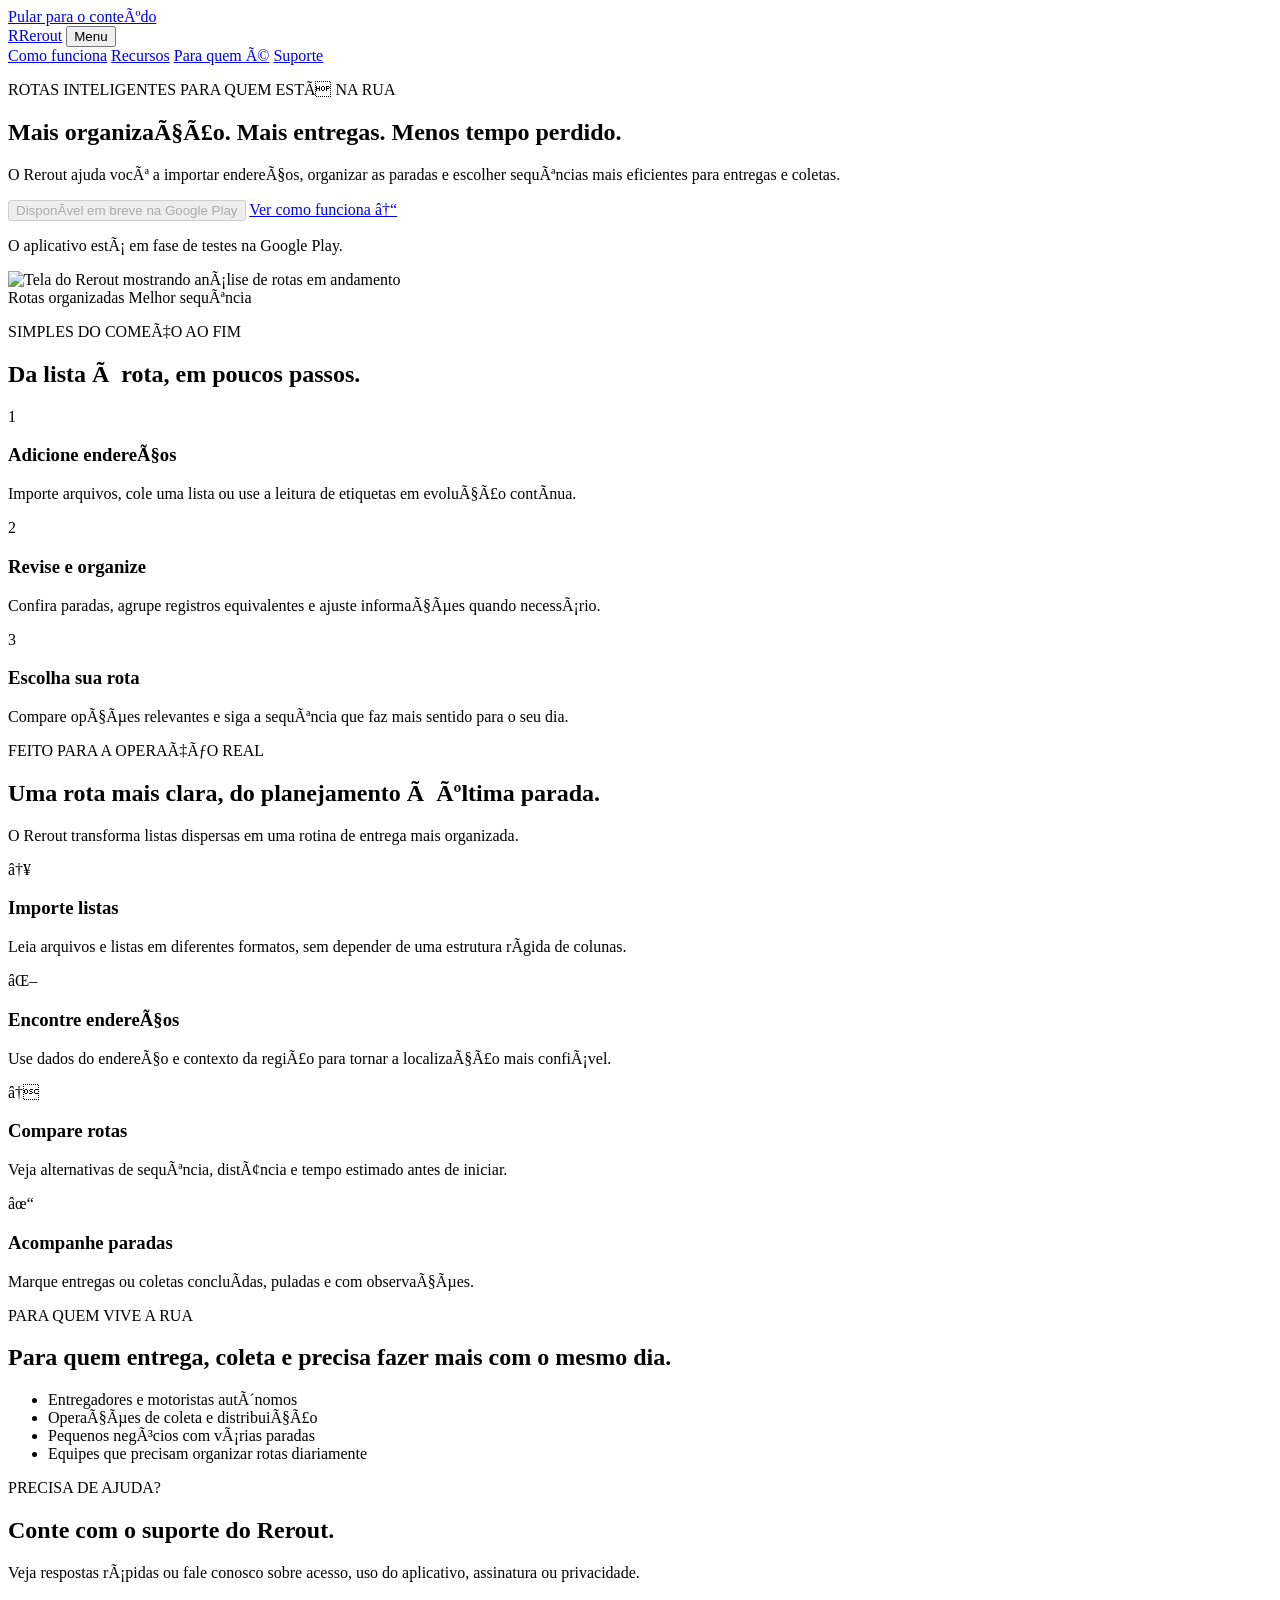
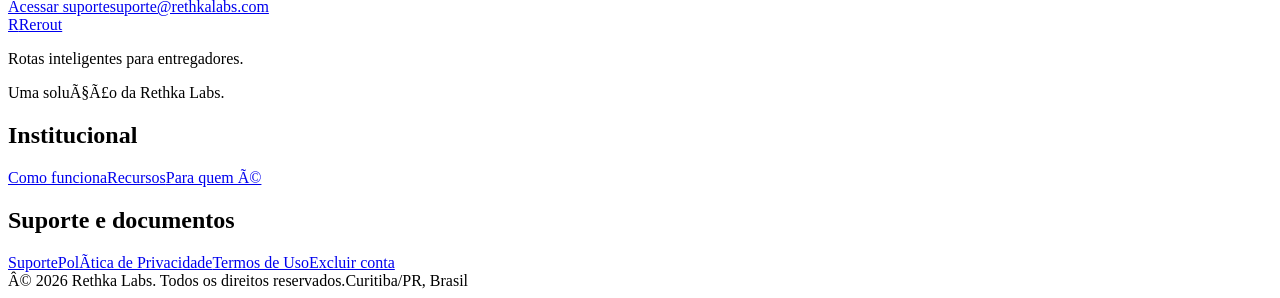
==== site/index.html @ 1965be32 "feat(site): adiciona página institucional" ====
<!doctype html>
<html lang="pt-BR">
  <head>
    <meta charset="utf-8">
    <meta name="viewport" content="width=device-width, initial-scale=1">
    <meta name="description" content="Rerout: rotas mais organizadas para entregas e coletas. Importe endereÃ§os, organize paradas e encontre melhores sequÃªncias.">
    <meta name="theme-color" content="#071426">
    <meta property="og:title" content="Rerout â€” Rotas inteligentes para entregadores">
    <meta property="og:description" content="Organize entregas e coletas, otimize suas rotas e acompanhe cada parada.">
    <meta property="og:type" content="website">
    <meta property="og:url" content="https://rethkalabs.com/">
    <link rel="canonical" href="https://rethkalabs.com/">
    <link rel="icon" href="assets/favicon.svg" type="image/svg+xml">
    <link rel="stylesheet" href="assets/site.css">
    <script defer src="assets/site.js"></script>
    <title>Rerout â€” Rotas inteligentes para entregadores</title>
    <script type="application/ld+json">{"@context":"https://schema.org","@type":"SoftwareApplication","name":"Rerout","applicationCategory":"BusinessApplication","operatingSystem":"Android","description":"Aplicativo para organizaÃ§Ã£o e otimizaÃ§Ã£o de rotas de entregas e coletas.","provider":{"@type":"Organization","name":"Rethka Labs","address":{"@type":"PostalAddress","addressLocality":"Curitiba","addressRegion":"PR","addressCountry":"BR"}},"url":"https://rethkalabs.com/"}</script>
  </head>
  <body>
    <a class="skip-link" href="#conteudo">Pular para o conteÃºdo</a>
    <header class="site-header">
      <nav class="nav container" aria-label="NavegaÃ§Ã£o principal">
        <a class="brand" href="#inicio" aria-label="Rerout, inÃ­cio"><span class="brand-mark" aria-hidden="true">R</span><span>Rerout</span></a>
        <button class="menu-toggle" type="button" aria-expanded="false" aria-controls="menu-principal">Menu</button>
        <div id="menu-principal" class="nav-links">
          <a href="#como-funciona">Como funciona</a>
          <a href="#recursos">Recursos</a>
          <a href="#para-quem">Para quem Ã©</a>
          <a href="#suporte">Suporte</a>
        </div>
      </nav>
    </header>

    <main id="conteudo">
      <section id="inicio" class="hero">
        <div class="container hero-grid">
          <div class="hero-copy">
            <p class="eyebrow">ROTAS INTELIGENTES PARA QUEM ESTÃ NA RUA</p>
            <h1>Mais organizaÃ§Ã£o. Mais entregas. Menos tempo perdido.</h1>
            <p class="lead">O Rerout ajuda vocÃª a importar endereÃ§os, organizar as paradas e escolher sequÃªncias mais eficientes para entregas e coletas.</p>
            <div class="hero-actions">
              <button class="button button-disabled" type="button" disabled aria-describedby="play-status">DisponÃ­vel em breve na Google Play</button>
              <a class="text-link" href="#como-funciona">Ver como funciona <span aria-hidden="true">â†“</span></a>
            </div>
            <p id="play-status" class="availability">O aplicativo estÃ¡ em fase de testes na Google Play.</p>
          </div>
          <div class="hero-visual" aria-label="Tela do aplicativo Rerout analisando rotas">
            <div class="phone-shell"><img src="assets/app-route-analysis.svg" alt="Tela do Rerout mostrando anÃ¡lise de rotas em andamento" width="240" height="533"></div>
            <span class="floating-chip chip-blue">Rotas organizadas</span>
            <span class="floating-chip chip-green">Melhor sequÃªncia</span>
          </div>
        </div>
      </section>

      <section id="como-funciona" class="section section-soft">
        <div class="container">
          <p class="eyebrow">SIMPLES DO COMEÃ‡O AO FIM</p>
          <h2>Da lista Ã  rota, em poucos passos.</h2>
          <div class="steps">
            <article class="step-card"><span class="step-number">1</span><h3>Adicione endereÃ§os</h3><p>Importe arquivos, cole uma lista ou use a leitura de etiquetas em evoluÃ§Ã£o contÃ­nua.</p></article>
            <article class="step-card"><span class="step-number">2</span><h3>Revise e organize</h3><p>Confira paradas, agrupe registros equivalentes e ajuste informaÃ§Ãµes quando necessÃ¡rio.</p></article>
            <article class="step-card"><span class="step-number">3</span><h3>Escolha sua rota</h3><p>Compare opÃ§Ãµes relevantes e siga a sequÃªncia que faz mais sentido para o seu dia.</p></article>
          </div>
        </div>
      </section>

      <section id="recursos" class="section">
        <div class="container feature-layout">
          <div><p class="eyebrow">FEITO PARA A OPERAÃ‡ÃƒO REAL</p><h2>Uma rota mais clara, do planejamento Ã  Ãºltima parada.</h2><p class="lead compact">O Rerout transforma listas dispersas em uma rotina de entrega mais organizada.</p></div>
          <div class="feature-grid">
            <article class="feature-card"><span aria-hidden="true">â†¥</span><h3>Importe listas</h3><p>Leia arquivos e listas em diferentes formatos, sem depender de uma estrutura rÃ­gida de colunas.</p></article>
            <article class="feature-card"><span aria-hidden="true">âŒ–</span><h3>Encontre endereÃ§os</h3><p>Use dados do endereÃ§o e contexto da regiÃ£o para tornar a localizaÃ§Ã£o mais confiÃ¡vel.</p></article>
            <article class="feature-card"><span aria-hidden="true">â†</span><h3>Compare rotas</h3><p>Veja alternativas de sequÃªncia, distÃ¢ncia e tempo estimado antes de iniciar.</p></article>
            <article class="feature-card"><span aria-hidden="true">âœ“</span><h3>Acompanhe paradas</h3><p>Marque entregas ou coletas concluÃ­das, puladas e com observaÃ§Ãµes.</p></article>
          </div>
        </div>
      </section>

      <section id="para-quem" class="section section-dark">
        <div class="container audience-grid">
          <div><p class="eyebrow">PARA QUEM VIVE A RUA</p><h2>Para quem entrega, coleta e precisa fazer mais com o mesmo dia.</h2></div>
          <ul class="check-list">
            <li>Entregadores e motoristas autÃ´nomos</li>
            <li>OperaÃ§Ãµes de coleta e distribuiÃ§Ã£o</li>
            <li>Pequenos negÃ³cios com vÃ¡rias paradas</li>
            <li>Equipes que precisam organizar rotas diariamente</li>
          </ul>
        </div>
      </section>

      <section id="suporte" class="section">
        <div class="container support-card">
          <div><p class="eyebrow">PRECISA DE AJUDA?</p><h2>Conte com o suporte do Rerout.</h2><p>Veja respostas rÃ¡pidas ou fale conosco sobre acesso, uso do aplicativo, assinatura ou privacidade.</p></div>
          <div class="support-actions"><a class="button" href="https://rerout.rethkalabs.com/suporte.html">Acessar suporte</a><a class="text-link" href="mailto:suporte@rethkalabs.com">suporte@rethkalabs.com</a></div>
        </div>
      </section>
    </main>

    <footer class="site-footer">
      <div class="container footer-grid">
        <div><a class="brand" href="#inicio"><span class="brand-mark" aria-hidden="true">R</span><span>Rerout</span></a><p>Rotas inteligentes para entregadores.</p><p>Uma soluÃ§Ã£o da Rethka Labs.</p></div>
        <div><h2>Institucional</h2><a href="#como-funciona">Como funciona</a><a href="#recursos">Recursos</a><a href="#para-quem">Para quem Ã©</a></div>
        <div><h2>Suporte e documentos</h2><a href="https://rerout.rethkalabs.com/suporte.html">Suporte</a><a href="https://rerout.rethkalabs.com/privacidade.html">PolÃ­tica de Privacidade</a><a href="https://rerout.rethkalabs.com/termos.html">Termos de Uso</a><a href="https://rerout.rethkalabs.com/exclusao-de-conta.html">Excluir conta</a></div>
      </div>
      <div class="container footer-bottom"><span>Â© <span data-current-year>2026</span> Rethka Labs. Todos os direitos reservados.</span><span>Curitiba/PR, Brasil</span></div>
    </footer>
  </body>
</html>
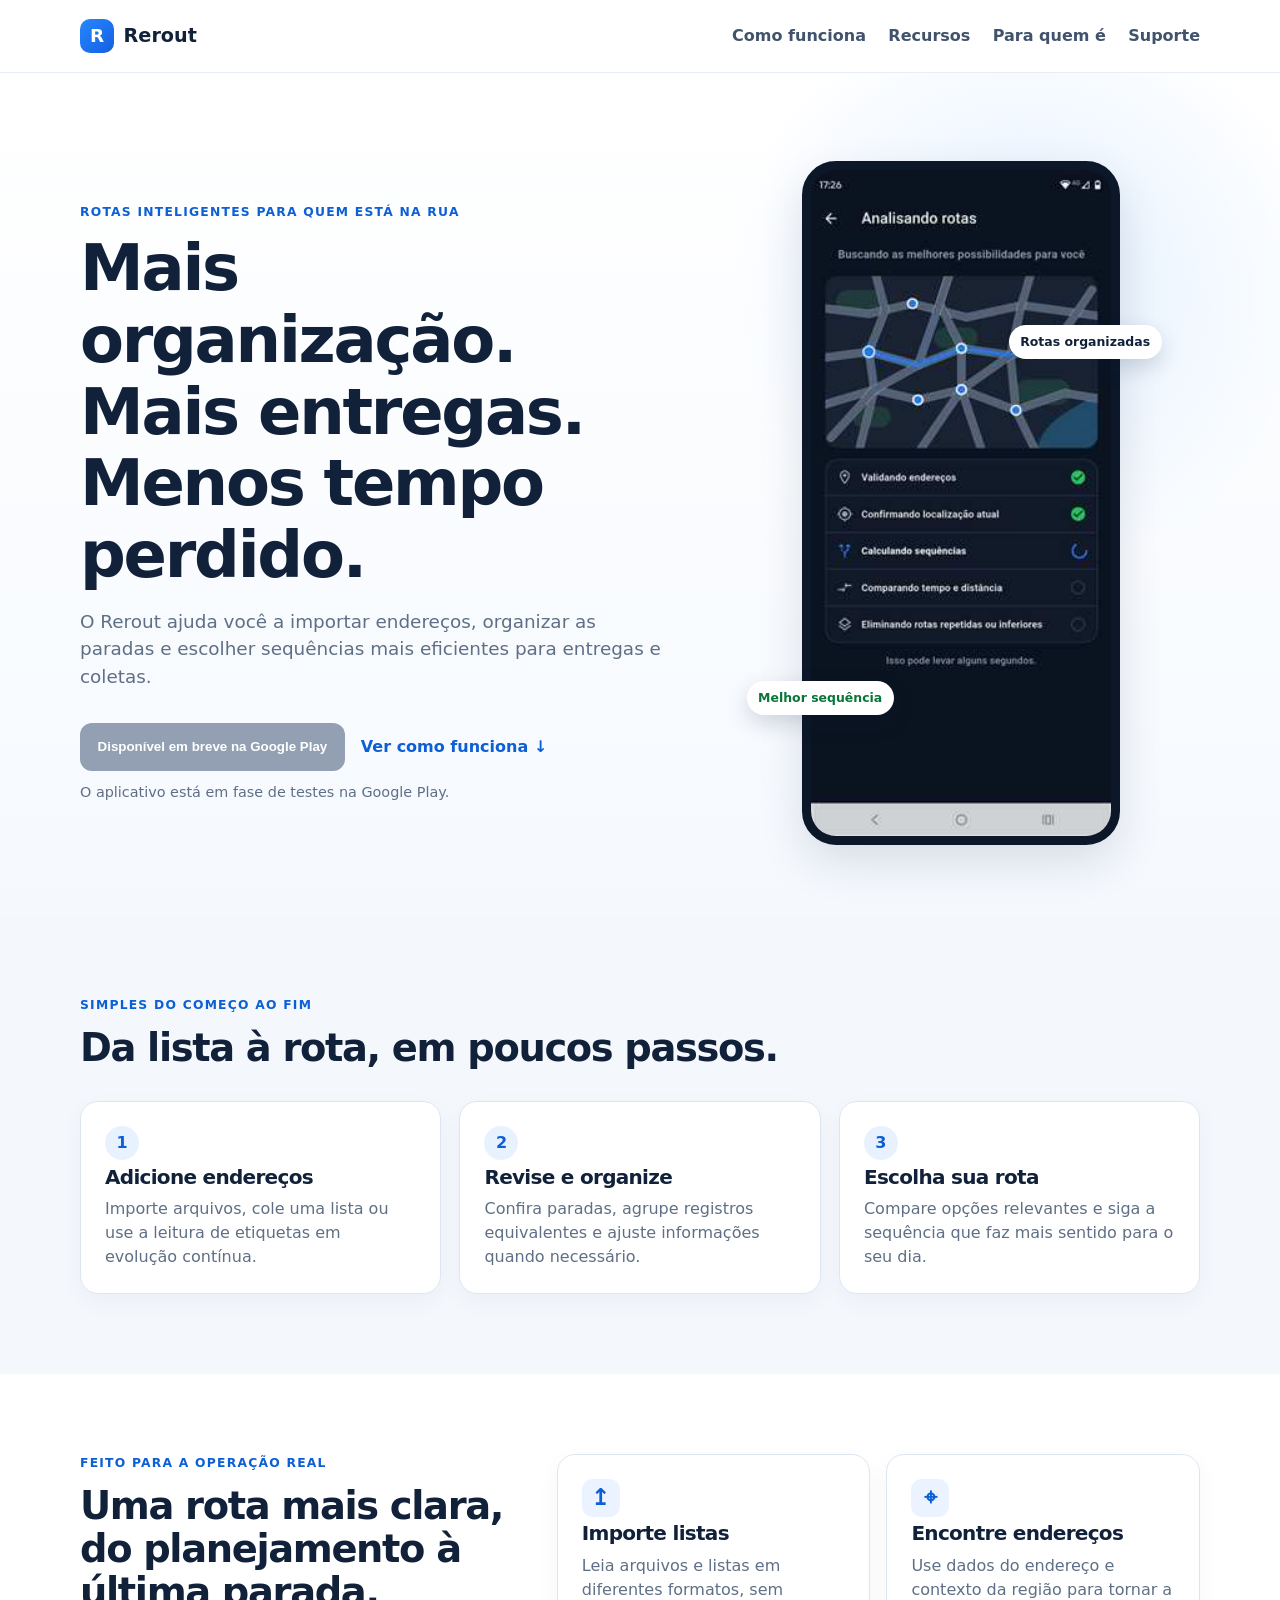
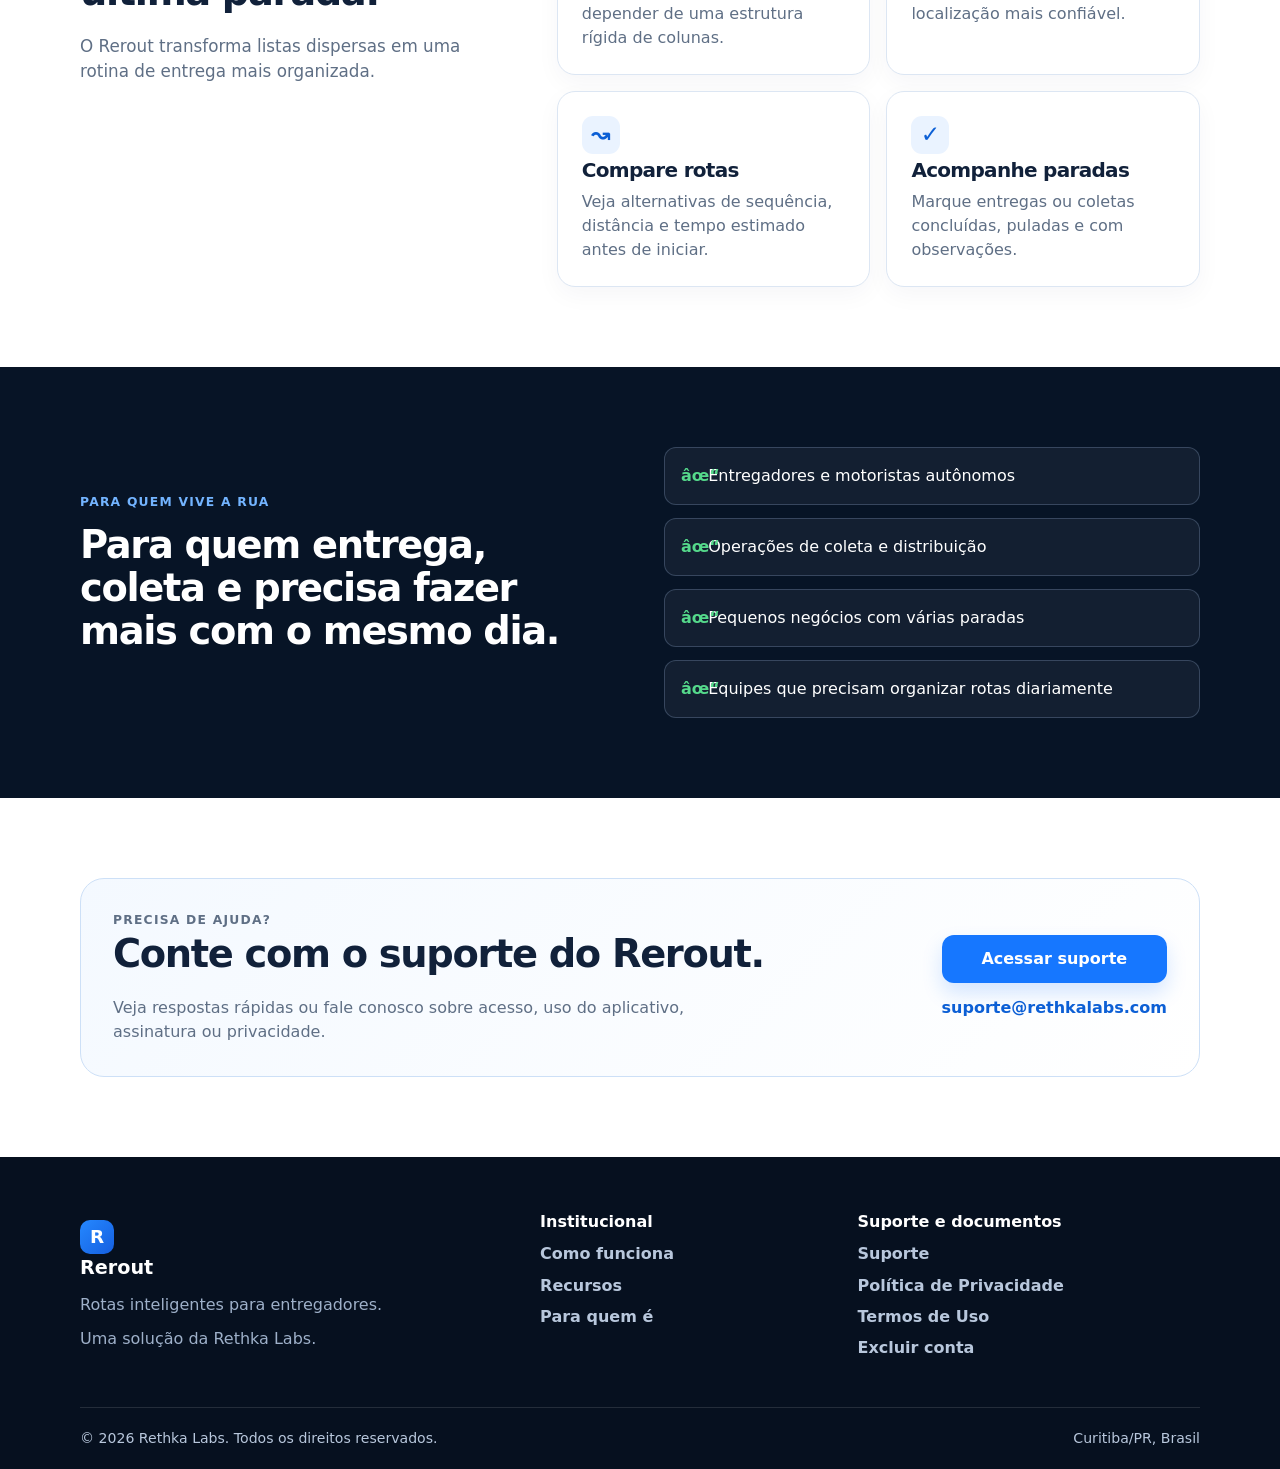
==== commit cababab7: "fix(site): corrige codificação de site/index.html" ====
--- a/site/index.html
+++ b/site/index.html
@@ -3,9 +3,9 @@
   <head>
     <meta charset="utf-8">
     <meta name="viewport" content="width=device-width, initial-scale=1">
-    <meta name="description" content="Rerout: rotas mais organizadas para entregas e coletas. Importe endereÃ§os, organize paradas e encontre melhores sequÃªncias.">
+    <meta name="description" content="Rerout: rotas mais organizadas para entregas e coletas. Importe endereços, organize paradas e encontre melhores sequências.">
     <meta name="theme-color" content="#071426">
-    <meta property="og:title" content="Rerout â€” Rotas inteligentes para entregadores">
+    <meta property="og:title" content="Rerout — Rotas inteligentes para entregadores">
     <meta property="og:description" content="Organize entregas e coletas, otimize suas rotas e acompanhe cada parada.">
     <meta property="og:type" content="website">
     <meta property="og:url" content="https://rethkalabs.com/">
@@ -13,19 +13,19 @@
     <link rel="icon" href="assets/favicon.svg" type="image/svg+xml">
     <link rel="stylesheet" href="assets/site.css">
     <script defer src="assets/site.js"></script>
-    <title>Rerout â€” Rotas inteligentes para entregadores</title>
-    <script type="application/ld+json">{"@context":"https://schema.org","@type":"SoftwareApplication","name":"Rerout","applicationCategory":"BusinessApplication","operatingSystem":"Android","description":"Aplicativo para organizaÃ§Ã£o e otimizaÃ§Ã£o de rotas de entregas e coletas.","provider":{"@type":"Organization","name":"Rethka Labs","address":{"@type":"PostalAddress","addressLocality":"Curitiba","addressRegion":"PR","addressCountry":"BR"}},"url":"https://rethkalabs.com/"}</script>
+    <title>Rerout — Rotas inteligentes para entregadores</title>
+    <script type="application/ld+json">{"@context":"https://schema.org","@type":"SoftwareApplication","name":"Rerout","applicationCategory":"BusinessApplication","operatingSystem":"Android","description":"Aplicativo para organização e otimização de rotas de entregas e coletas.","provider":{"@type":"Organization","name":"Rethka Labs","address":{"@type":"PostalAddress","addressLocality":"Curitiba","addressRegion":"PR","addressCountry":"BR"}},"url":"https://rethkalabs.com/"}</script>
   </head>
   <body>
-    <a class="skip-link" href="#conteudo">Pular para o conteÃºdo</a>
+    <a class="skip-link" href="#conteudo">Pular para o conteúdo</a>
     <header class="site-header">
-      <nav class="nav container" aria-label="NavegaÃ§Ã£o principal">
-        <a class="brand" href="#inicio" aria-label="Rerout, inÃ­cio"><span class="brand-mark" aria-hidden="true">R</span><span>Rerout</span></a>
+      <nav class="nav container" aria-label="Navegação principal">
+        <a class="brand" href="#inicio" aria-label="Rerout, início"><span class="brand-mark" aria-hidden="true">R</span><span>Rerout</span></a>
         <button class="menu-toggle" type="button" aria-expanded="false" aria-controls="menu-principal">Menu</button>
         <div id="menu-principal" class="nav-links">
           <a href="#como-funciona">Como funciona</a>
           <a href="#recursos">Recursos</a>
-          <a href="#para-quem">Para quem Ã©</a>
+          <a href="#para-quem">Para quem é</a>
           <a href="#suporte">Suporte</a>
         </div>
       </nav>
@@ -35,43 +35,43 @@
       <section id="inicio" class="hero">
         <div class="container hero-grid">
           <div class="hero-copy">
-            <p class="eyebrow">ROTAS INTELIGENTES PARA QUEM ESTÃ NA RUA</p>
-            <h1>Mais organizaÃ§Ã£o. Mais entregas. Menos tempo perdido.</h1>
-            <p class="lead">O Rerout ajuda vocÃª a importar endereÃ§os, organizar as paradas e escolher sequÃªncias mais eficientes para entregas e coletas.</p>
+            <p class="eyebrow">ROTAS INTELIGENTES PARA QUEM ESTÁ NA RUA</p>
+            <h1>Mais organização. Mais entregas. Menos tempo perdido.</h1>
+            <p class="lead">O Rerout ajuda você a importar endereços, organizar as paradas e escolher sequências mais eficientes para entregas e coletas.</p>
             <div class="hero-actions">
-              <button class="button button-disabled" type="button" disabled aria-describedby="play-status">DisponÃ­vel em breve na Google Play</button>
-              <a class="text-link" href="#como-funciona">Ver como funciona <span aria-hidden="true">â†“</span></a>
+              <button class="button button-disabled" type="button" disabled aria-describedby="play-status">Disponível em breve na Google Play</button>
+              <a class="text-link" href="#como-funciona">Ver como funciona <span aria-hidden="true">↓</span></a>
             </div>
-            <p id="play-status" class="availability">O aplicativo estÃ¡ em fase de testes na Google Play.</p>
+            <p id="play-status" class="availability">O aplicativo está em fase de testes na Google Play.</p>
           </div>
           <div class="hero-visual" aria-label="Tela do aplicativo Rerout analisando rotas">
-            <div class="phone-shell"><img src="assets/app-route-analysis.svg" alt="Tela do Rerout mostrando anÃ¡lise de rotas em andamento" width="240" height="533"></div>
+            <div class="phone-shell"><img src="assets/app-route-analysis.svg" alt="Tela do Rerout mostrando análise de rotas em andamento" width="240" height="533"></div>
             <span class="floating-chip chip-blue">Rotas organizadas</span>
-            <span class="floating-chip chip-green">Melhor sequÃªncia</span>
+            <span class="floating-chip chip-green">Melhor sequência</span>
           </div>
         </div>
       </section>
 
       <section id="como-funciona" class="section section-soft">
         <div class="container">
-          <p class="eyebrow">SIMPLES DO COMEÃ‡O AO FIM</p>
-          <h2>Da lista Ã  rota, em poucos passos.</h2>
+          <p class="eyebrow">SIMPLES DO COMEÇO AO FIM</p>
+          <h2>Da lista à rota, em poucos passos.</h2>
           <div class="steps">
-            <article class="step-card"><span class="step-number">1</span><h3>Adicione endereÃ§os</h3><p>Importe arquivos, cole uma lista ou use a leitura de etiquetas em evoluÃ§Ã£o contÃ­nua.</p></article>
-            <article class="step-card"><span class="step-number">2</span><h3>Revise e organize</h3><p>Confira paradas, agrupe registros equivalentes e ajuste informaÃ§Ãµes quando necessÃ¡rio.</p></article>
-            <article class="step-card"><span class="step-number">3</span><h3>Escolha sua rota</h3><p>Compare opÃ§Ãµes relevantes e siga a sequÃªncia que faz mais sentido para o seu dia.</p></article>
+            <article class="step-card"><span class="step-number">1</span><h3>Adicione endereços</h3><p>Importe arquivos, cole uma lista ou use a leitura de etiquetas em evolução contínua.</p></article>
+            <article class="step-card"><span class="step-number">2</span><h3>Revise e organize</h3><p>Confira paradas, agrupe registros equivalentes e ajuste informações quando necessário.</p></article>
+            <article class="step-card"><span class="step-number">3</span><h3>Escolha sua rota</h3><p>Compare opções relevantes e siga a sequência que faz mais sentido para o seu dia.</p></article>
           </div>
         </div>
       </section>
 
       <section id="recursos" class="section">
         <div class="container feature-layout">
-          <div><p class="eyebrow">FEITO PARA A OPERAÃ‡ÃƒO REAL</p><h2>Uma rota mais clara, do planejamento Ã  Ãºltima parada.</h2><p class="lead compact">O Rerout transforma listas dispersas em uma rotina de entrega mais organizada.</p></div>
+          <div><p class="eyebrow">FEITO PARA A OPERAÇÃO REAL</p><h2>Uma rota mais clara, do planejamento à última parada.</h2><p class="lead compact">O Rerout transforma listas dispersas em uma rotina de entrega mais organizada.</p></div>
           <div class="feature-grid">
-            <article class="feature-card"><span aria-hidden="true">â†¥</span><h3>Importe listas</h3><p>Leia arquivos e listas em diferentes formatos, sem depender de uma estrutura rÃ­gida de colunas.</p></article>
-            <article class="feature-card"><span aria-hidden="true">âŒ–</span><h3>Encontre endereÃ§os</h3><p>Use dados do endereÃ§o e contexto da regiÃ£o para tornar a localizaÃ§Ã£o mais confiÃ¡vel.</p></article>
-            <article class="feature-card"><span aria-hidden="true">â†</span><h3>Compare rotas</h3><p>Veja alternativas de sequÃªncia, distÃ¢ncia e tempo estimado antes de iniciar.</p></article>
-            <article class="feature-card"><span aria-hidden="true">âœ“</span><h3>Acompanhe paradas</h3><p>Marque entregas ou coletas concluÃ­das, puladas e com observaÃ§Ãµes.</p></article>
+            <article class="feature-card"><span aria-hidden="true">↥</span><h3>Importe listas</h3><p>Leia arquivos e listas em diferentes formatos, sem depender de uma estrutura rígida de colunas.</p></article>
+            <article class="feature-card"><span aria-hidden="true">⌖</span><h3>Encontre endereços</h3><p>Use dados do endereço e contexto da região para tornar a localização mais confiável.</p></article>
+            <article class="feature-card"><span aria-hidden="true">↝</span><h3>Compare rotas</h3><p>Veja alternativas de sequência, distância e tempo estimado antes de iniciar.</p></article>
+            <article class="feature-card"><span aria-hidden="true">✓</span><h3>Acompanhe paradas</h3><p>Marque entregas ou coletas concluídas, puladas e com observações.</p></article>
           </div>
         </div>
       </section>
@@ -80,9 +80,9 @@
         <div class="container audience-grid">
           <div><p class="eyebrow">PARA QUEM VIVE A RUA</p><h2>Para quem entrega, coleta e precisa fazer mais com o mesmo dia.</h2></div>
           <ul class="check-list">
-            <li>Entregadores e motoristas autÃ´nomos</li>
-            <li>OperaÃ§Ãµes de coleta e distribuiÃ§Ã£o</li>
-            <li>Pequenos negÃ³cios com vÃ¡rias paradas</li>
+            <li>Entregadores e motoristas autônomos</li>
+            <li>Operações de coleta e distribuição</li>
+            <li>Pequenos negócios com várias paradas</li>
             <li>Equipes que precisam organizar rotas diariamente</li>
           </ul>
         </div>
@@ -90,7 +90,7 @@
 
       <section id="suporte" class="section">
         <div class="container support-card">
-          <div><p class="eyebrow">PRECISA DE AJUDA?</p><h2>Conte com o suporte do Rerout.</h2><p>Veja respostas rÃ¡pidas ou fale conosco sobre acesso, uso do aplicativo, assinatura ou privacidade.</p></div>
+          <div><p class="eyebrow">PRECISA DE AJUDA?</p><h2>Conte com o suporte do Rerout.</h2><p>Veja respostas rápidas ou fale conosco sobre acesso, uso do aplicativo, assinatura ou privacidade.</p></div>
           <div class="support-actions"><a class="button" href="https://rerout.rethkalabs.com/suporte.html">Acessar suporte</a><a class="text-link" href="mailto:suporte@rethkalabs.com">suporte@rethkalabs.com</a></div>
         </div>
       </section>
@@ -98,11 +98,11 @@
 
     <footer class="site-footer">
       <div class="container footer-grid">
-        <div><a class="brand" href="#inicio"><span class="brand-mark" aria-hidden="true">R</span><span>Rerout</span></a><p>Rotas inteligentes para entregadores.</p><p>Uma soluÃ§Ã£o da Rethka Labs.</p></div>
-        <div><h2>Institucional</h2><a href="#como-funciona">Como funciona</a><a href="#recursos">Recursos</a><a href="#para-quem">Para quem Ã©</a></div>
-        <div><h2>Suporte e documentos</h2><a href="https://rerout.rethkalabs.com/suporte.html">Suporte</a><a href="https://rerout.rethkalabs.com/privacidade.html">PolÃ­tica de Privacidade</a><a href="https://rerout.rethkalabs.com/termos.html">Termos de Uso</a><a href="https://rerout.rethkalabs.com/exclusao-de-conta.html">Excluir conta</a></div>
+        <div><a class="brand" href="#inicio"><span class="brand-mark" aria-hidden="true">R</span><span>Rerout</span></a><p>Rotas inteligentes para entregadores.</p><p>Uma solução da Rethka Labs.</p></div>
+        <div><h2>Institucional</h2><a href="#como-funciona">Como funciona</a><a href="#recursos">Recursos</a><a href="#para-quem">Para quem é</a></div>
+        <div><h2>Suporte e documentos</h2><a href="https://rerout.rethkalabs.com/suporte.html">Suporte</a><a href="https://rerout.rethkalabs.com/privacidade.html">Política de Privacidade</a><a href="https://rerout.rethkalabs.com/termos.html">Termos de Uso</a><a href="https://rerout.rethkalabs.com/exclusao-de-conta.html">Excluir conta</a></div>
       </div>
-      <div class="container footer-bottom"><span>Â© <span data-current-year>2026</span> Rethka Labs. Todos os direitos reservados.</span><span>Curitiba/PR, Brasil</span></div>
+      <div class="container footer-bottom"><span>© <span data-current-year>2026</span> Rethka Labs. Todos os direitos reservados.</span><span>Curitiba/PR, Brasil</span></div>
     </footer>
   </body>
 </html>
--- a/site/assets/site.css
+++ b/site/assets/site.css
@@ -0,0 +1,2 @@
+:root{--navy:#071426;--navy-2:#0d203d;--blue:#1677ff;--blue-2:#0c5fd5;--green:#28b86a;--ink:#11213a;--muted:#5f6f85;--line:#dce6f3;--soft:#f4f8fd;--white:#fff;--shadow:0 18px 46px rgba(8,28,60,.12)}*{box-sizing:border-box}html{scroll-behavior:smooth}body{margin:0;font-family:Inter,ui-sans-serif,system-ui,-apple-system,"Segoe UI",sans-serif;color:var(--ink);background:#fff;line-height:1.5}.container{width:min(1120px,calc(100% - 40px));margin:auto}.skip-link{position:absolute;left:-999px;top:0;background:#fff;color:#000;padding:.75rem;z-index:5}.skip-link:focus{left:1rem;top:1rem}.site-header{position:sticky;top:0;z-index:4;background:rgba(255,255,255,.92);border-bottom:1px solid rgba(220,230,243,.7);backdrop-filter:blur(14px)}.nav{display:flex;min-height:72px;align-items:center;justify-content:space-between;gap:1rem}.brand{display:inline-flex;align-items:center;gap:.6rem;color:var(--ink);font-size:1.2rem;font-weight:800;text-decoration:none}.brand-mark{display:grid;place-items:center;width:34px;height:34px;border-radius:10px;color:#fff;background:linear-gradient(135deg,#2588ff,#155fe0);font-size:1.15rem;font-weight:800}.nav-links{display:flex;align-items:center;gap:1.4rem}.nav-links a,.site-footer a{color:#41536c;text-decoration:none;font-weight:600}.nav-links a:hover,.site-footer a:hover,.text-link:hover{color:var(--blue-2);text-decoration:underline}.menu-toggle{display:none;border:1px solid var(--line);border-radius:9px;background:#fff;color:var(--ink);font:inherit;padding:.5rem .7rem}.hero{overflow:hidden;background:radial-gradient(circle at 80% 25%,#e2f0ff 0,transparent 24%),linear-gradient(180deg,#fff,#f5f9fe);padding:5.5rem 0 4.4rem}.hero-grid{display:grid;grid-template-columns:1.1fr .9fr;align-items:center;gap:3.5rem}.eyebrow{margin:0 0 .75rem;color:var(--blue-2);font-size:.77rem;font-weight:800;letter-spacing:.1em}.hero h1,h2,h3{letter-spacing:-.035em;line-height:1.12}.hero h1{max-width:650px;margin:.2rem 0 1rem;font-size:clamp(2.4rem,5vw,4.5rem)}h2{margin:.15rem 0 1.3rem;font-size:clamp(1.8rem,3vw,2.9rem)}h3{margin:.35rem 0 .55rem;font-size:1.25rem}.lead{max-width:620px;margin:0;color:var(--muted);font-size:1.15rem}.lead.compact{font-size:1.05rem}.hero-actions{display:flex;flex-wrap:wrap;align-items:center;gap:1rem;margin-top:2rem}.button{display:inline-flex;min-height:48px;align-items:center;justify-content:center;border:0;border-radius:12px;padding:.75rem 1.1rem;background:var(--blue);color:#fff;font-weight:800;text-decoration:none;box-shadow:0 10px 20px rgba(22,119,255,.18)}.button:hover{background:var(--blue-2)}.button-disabled{cursor:not-allowed;background:#93a0b4;box-shadow:none}.text-link{color:var(--blue-2);font-weight:800;text-decoration:none}.availability{margin:.7rem 0 0;color:var(--muted);font-size:.9rem}.hero-visual{position:relative;justify-self:center;max-width:330px}.phone-shell{overflow:hidden;border:9px solid #0c1729;border-radius:34px;background:#0c1729;box-shadow:var(--shadow)}.phone-shell img{display:block;width:100%;height:auto}.floating-chip{position:absolute;border-radius:999px;padding:.48rem .72rem;background:#fff;box-shadow:0 8px 22px rgba(8,28,60,.16);font-size:.78rem;font-weight:800}.chip-blue{right:-42px;top:24%}.chip-green{left:-55px;bottom:19%;color:#09753a}.section{padding:5rem 0}.section-soft{background:var(--soft)}.steps{display:grid;grid-template-columns:repeat(3,1fr);gap:1.15rem;margin-top:2rem}.step-card,.feature-card{border:1px solid var(--line);border-radius:18px;background:#fff;padding:1.5rem;box-shadow:0 8px 24px rgba(11,35,69,.04)}.step-card p,.feature-card p{margin:0;color:var(--muted)}.step-number{display:grid;place-items:center;width:34px;height:34px;border-radius:50%;background:#e8f2ff;color:var(--blue-2);font-weight:800}.feature-layout{display:grid;grid-template-columns:.8fr 1.2fr;gap:3rem}.feature-grid{display:grid;grid-template-columns:repeat(2,1fr);gap:1rem}.feature-card>span{display:grid;place-items:center;width:38px;height:38px;border-radius:11px;background:#eaf3ff;color:var(--blue-2);font-size:1.45rem;font-weight:700}.section-dark{background:var(--navy);color:#fff}.section-dark .eyebrow{color:#73b4ff}.audience-grid{display:grid;grid-template-columns:1fr 1fr;gap:3rem;align-items:center}.check-list{margin:0;padding:0;list-style:none;display:grid;gap:.8rem}.check-list li{padding:1rem 1rem 1rem 2.7rem;border:1px solid rgba(180,210,255,.22);border-radius:12px;background:rgba(255,255,255,.05);position:relative}.check-list li:before{content:"âœ“";position:absolute;left:1rem;color:#55d98b;font-weight:900}.support-card{display:flex;justify-content:space-between;gap:2rem;align-items:center;border:1px solid #cde0f7;border-radius:24px;padding:2rem;background:linear-gradient(135deg,#f4f9ff,#fff)}.support-card p{max-width:620px;margin:0;color:var(--muted)}.support-actions{display:grid;gap:.8rem;text-align:center;min-width:205px}.site-footer{padding:3.5rem 0 1.25rem;background:#06101f;color:#b8c7dc}.site-footer .brand{color:#fff}.footer-grid{display:grid;grid-template-columns:1.5fr 1fr 1.2fr;gap:2rem}.footer-grid p{margin:.65rem 0;color:#9eb0c9}.footer-grid h2{margin:0 0 .75rem;font-size:1rem;letter-spacing:0;color:#fff}.footer-grid a{display:block;margin:.45rem 0;color:#b8c7dc}.footer-bottom{display:flex;justify-content:space-between;gap:1rem;margin-top:2.5rem;padding-top:1.25rem;border-top:1px solid rgba(255,255,255,.12);font-size:.88rem}@media(max-width:800px){.nav{min-height:64px}.menu-toggle{display:block}.nav-links{display:none;position:absolute;top:64px;left:0;right:0;padding:1rem 20px;background:#fff;border-bottom:1px solid var(--line);box-shadow:0 14px 22px rgba(9,30,58,.08)}.nav-links.open{display:grid}.hero{padding:3.5rem 0}.hero-grid,.feature-layout,.audience-grid{grid-template-columns:1fr}.hero-copy{text-align:center}.hero-actions{justify-content:center}.hero-visual{margin-top:.5rem;max-width:250px}.floating-chip{display:none}.steps{grid-template-columns:1fr}.feature-grid{grid-template-columns:1fr}.support-card{display:grid}.support-actions{justify-items:stretch}.footer-grid{grid-template-columns:1fr 1fr}.footer-grid>div:first-child{grid-column:1/-1}}@media(max-width:480px){.container{width:min(100% - 28px,1120px)}.hero h1{font-size:2.25rem}.section{padding:3.5rem 0}.footer-grid{grid-template-columns:1fr}.footer-grid>div:first-child{grid-column:auto}.footer-bottom{display:grid}.button{width:100%}.hero-actions{display:grid}.text-link{text-align:center}}
+
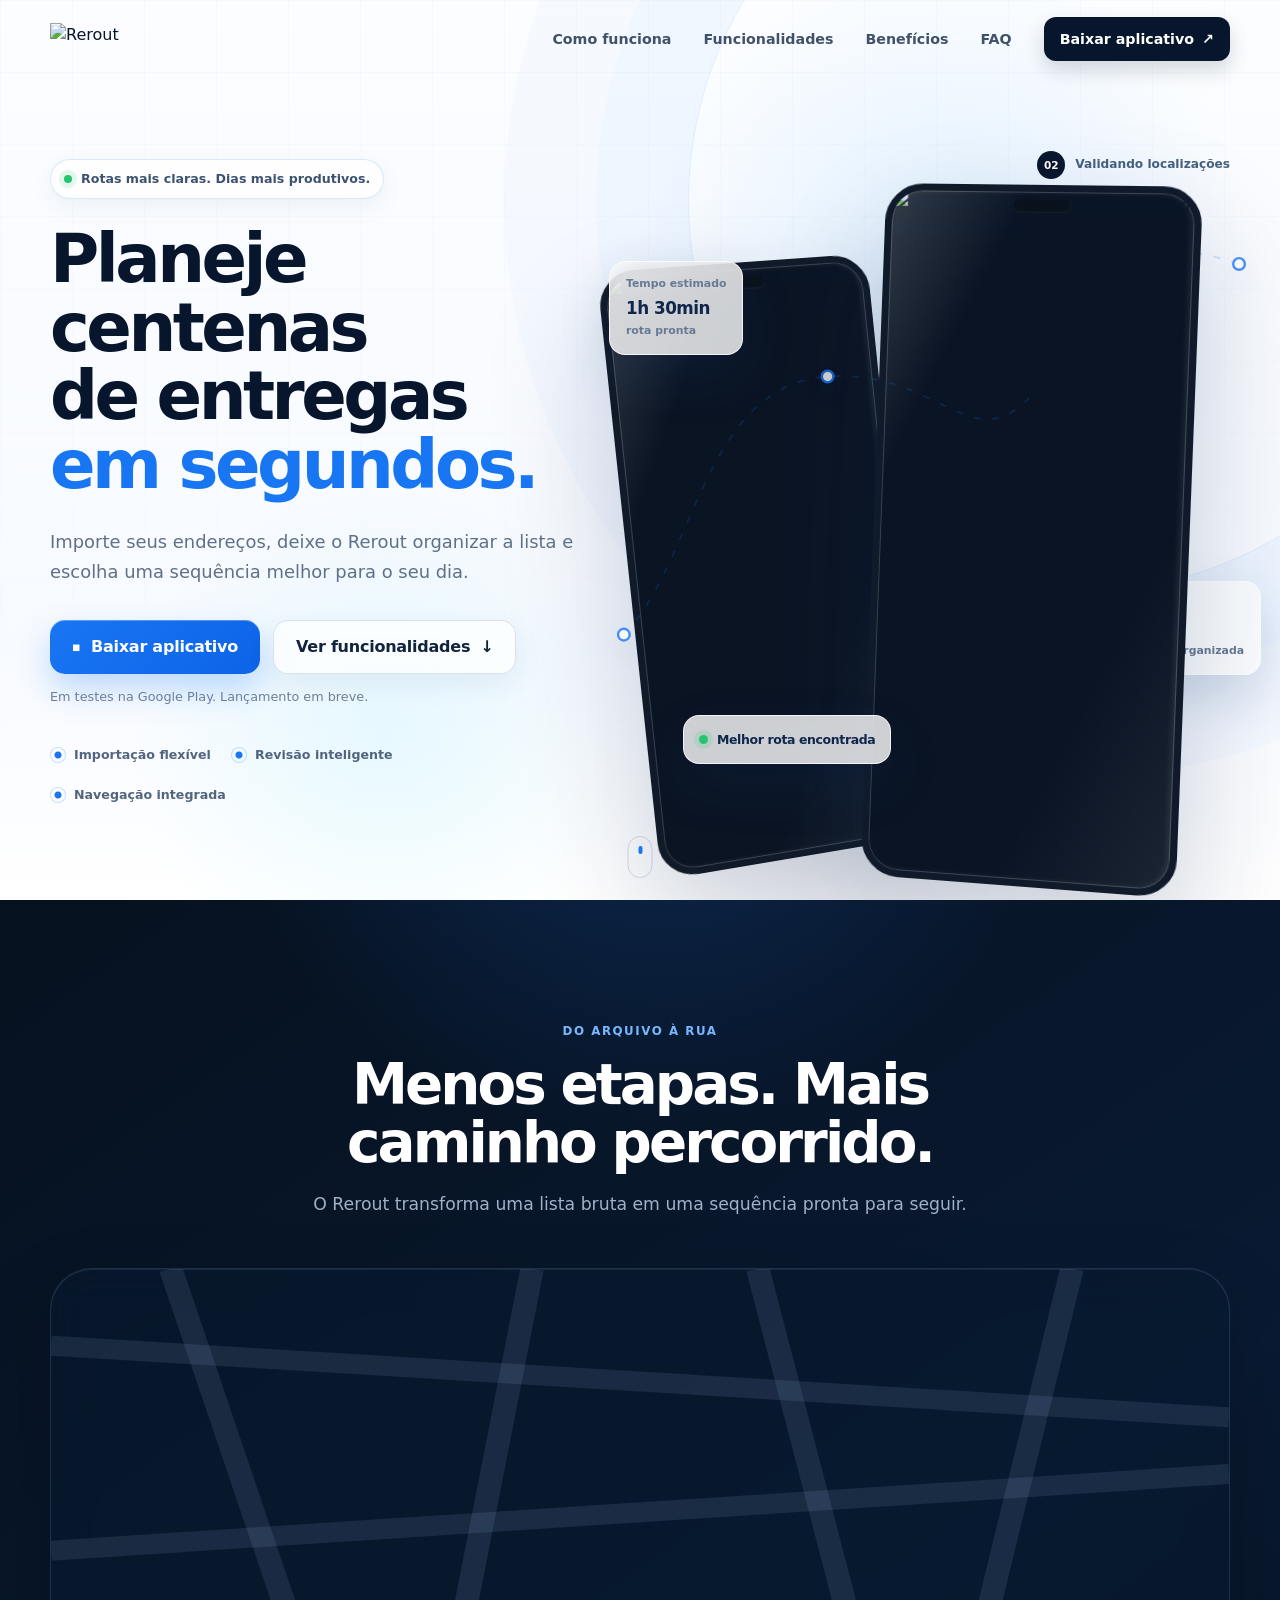
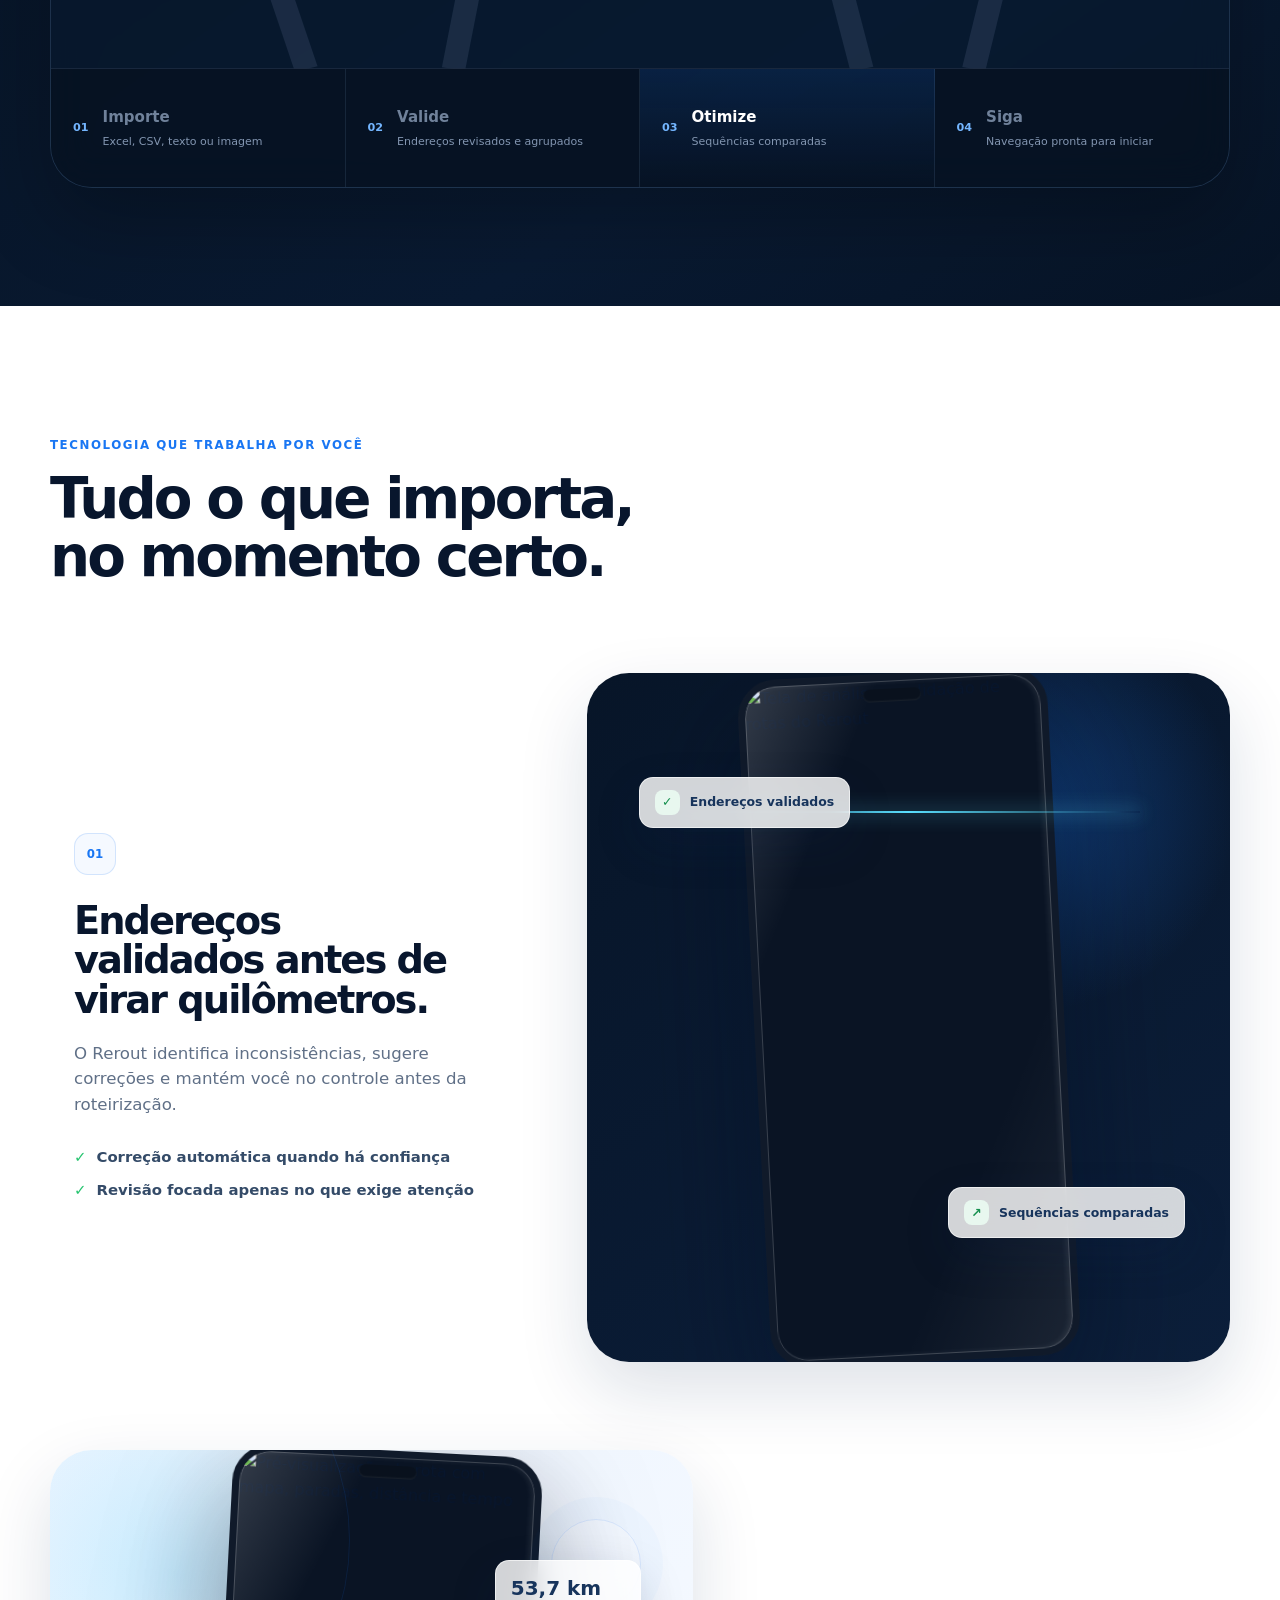
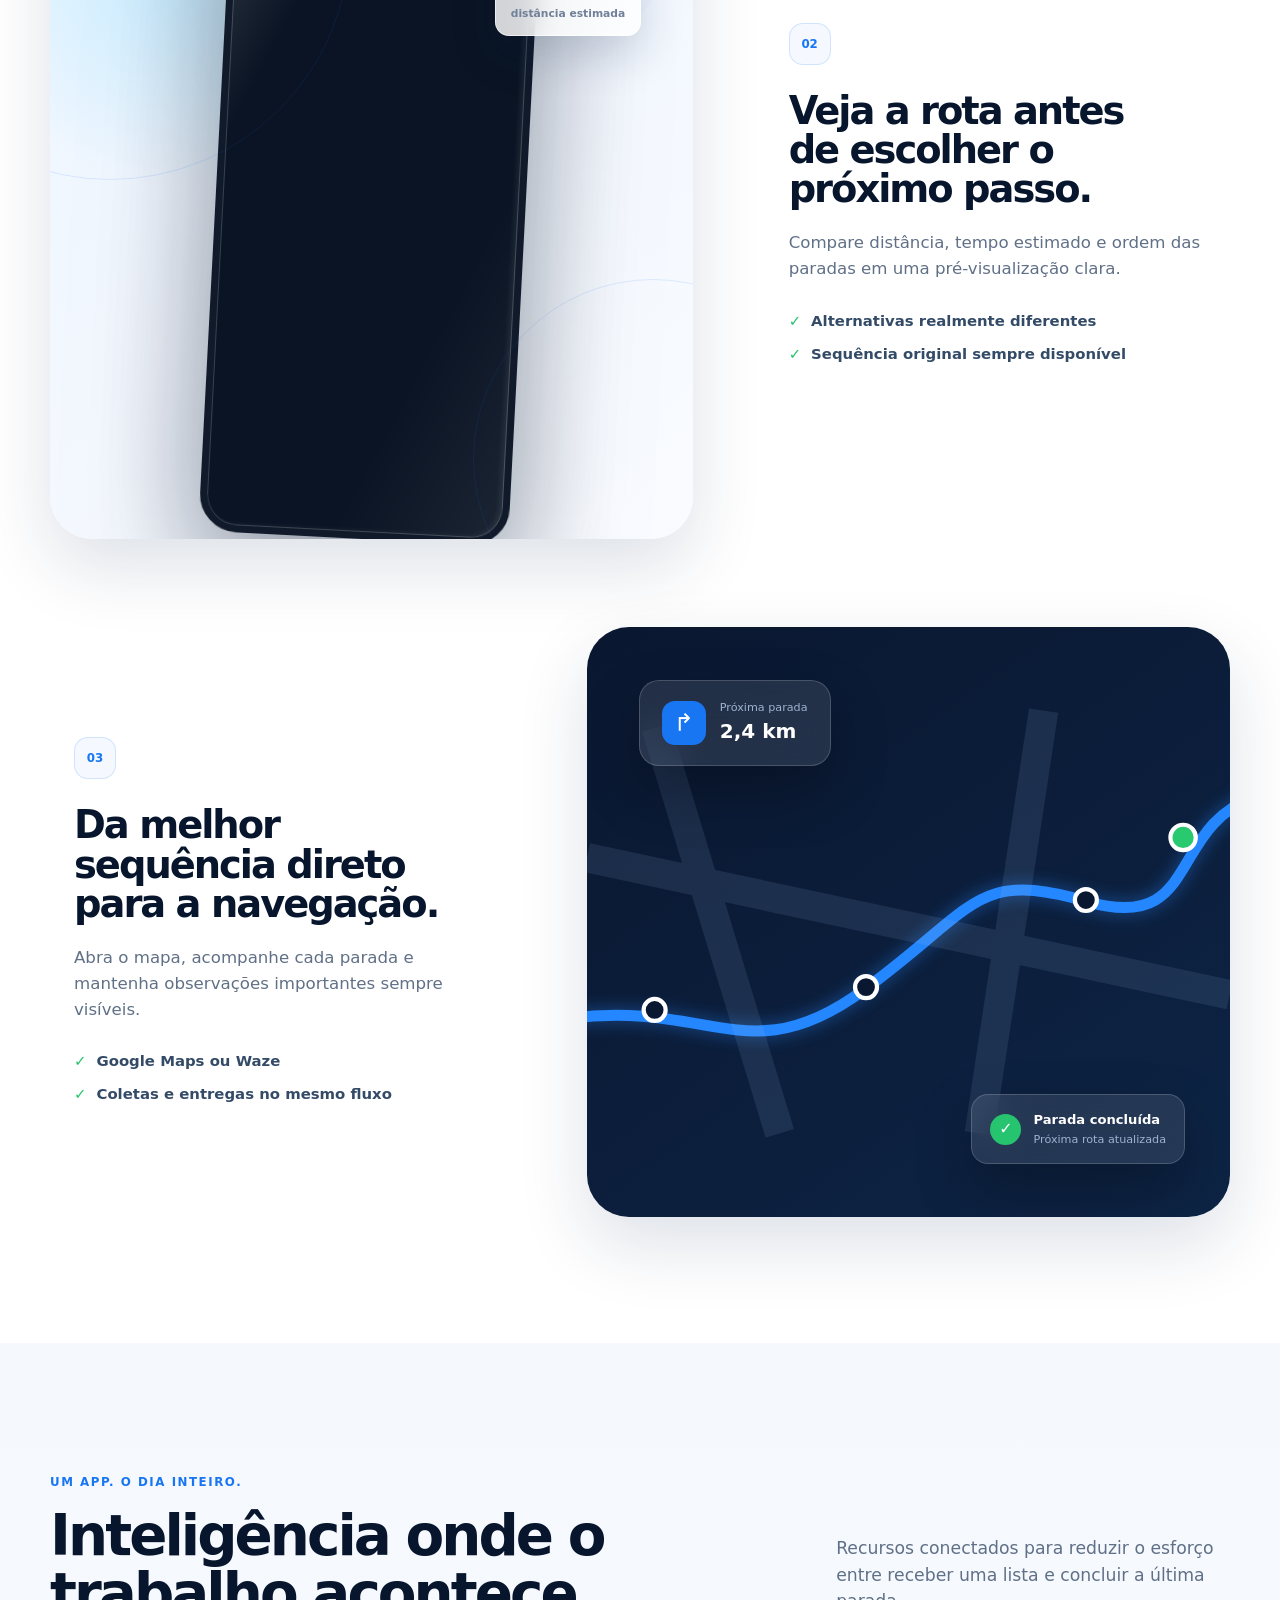
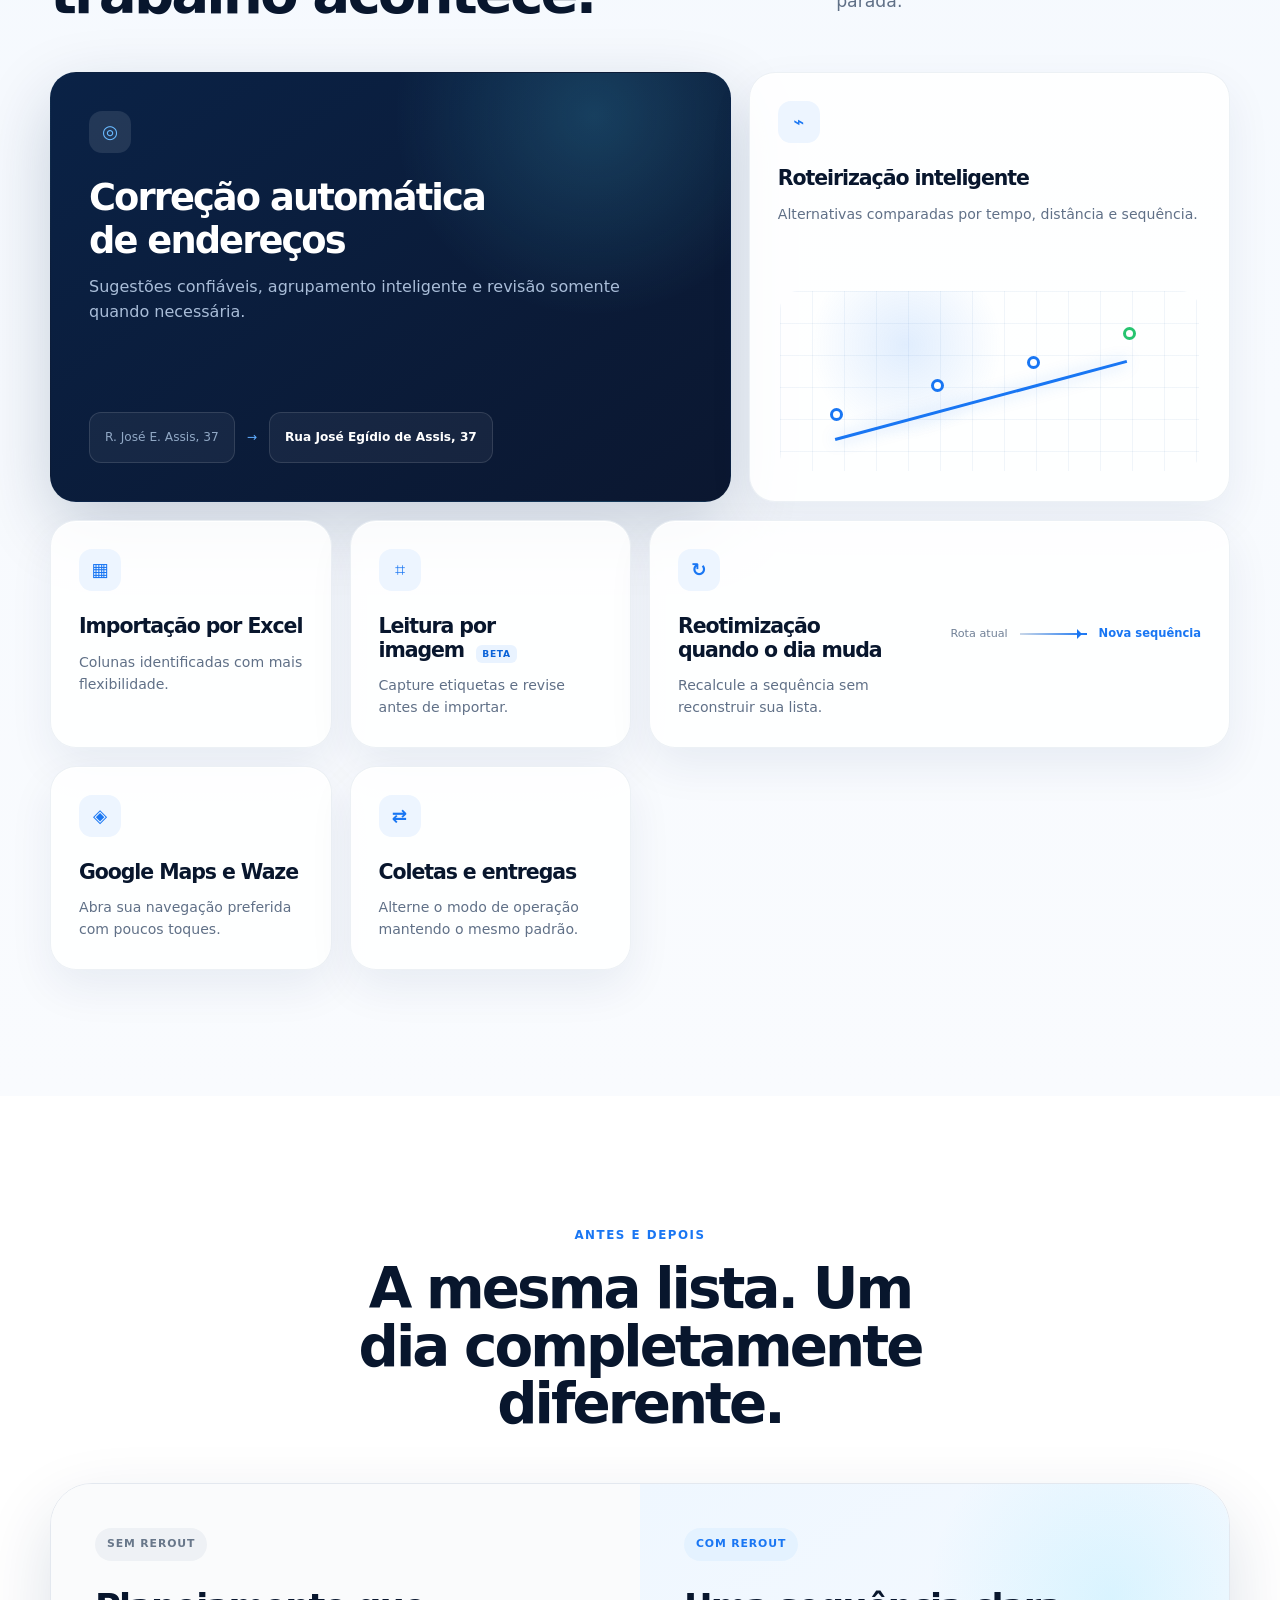
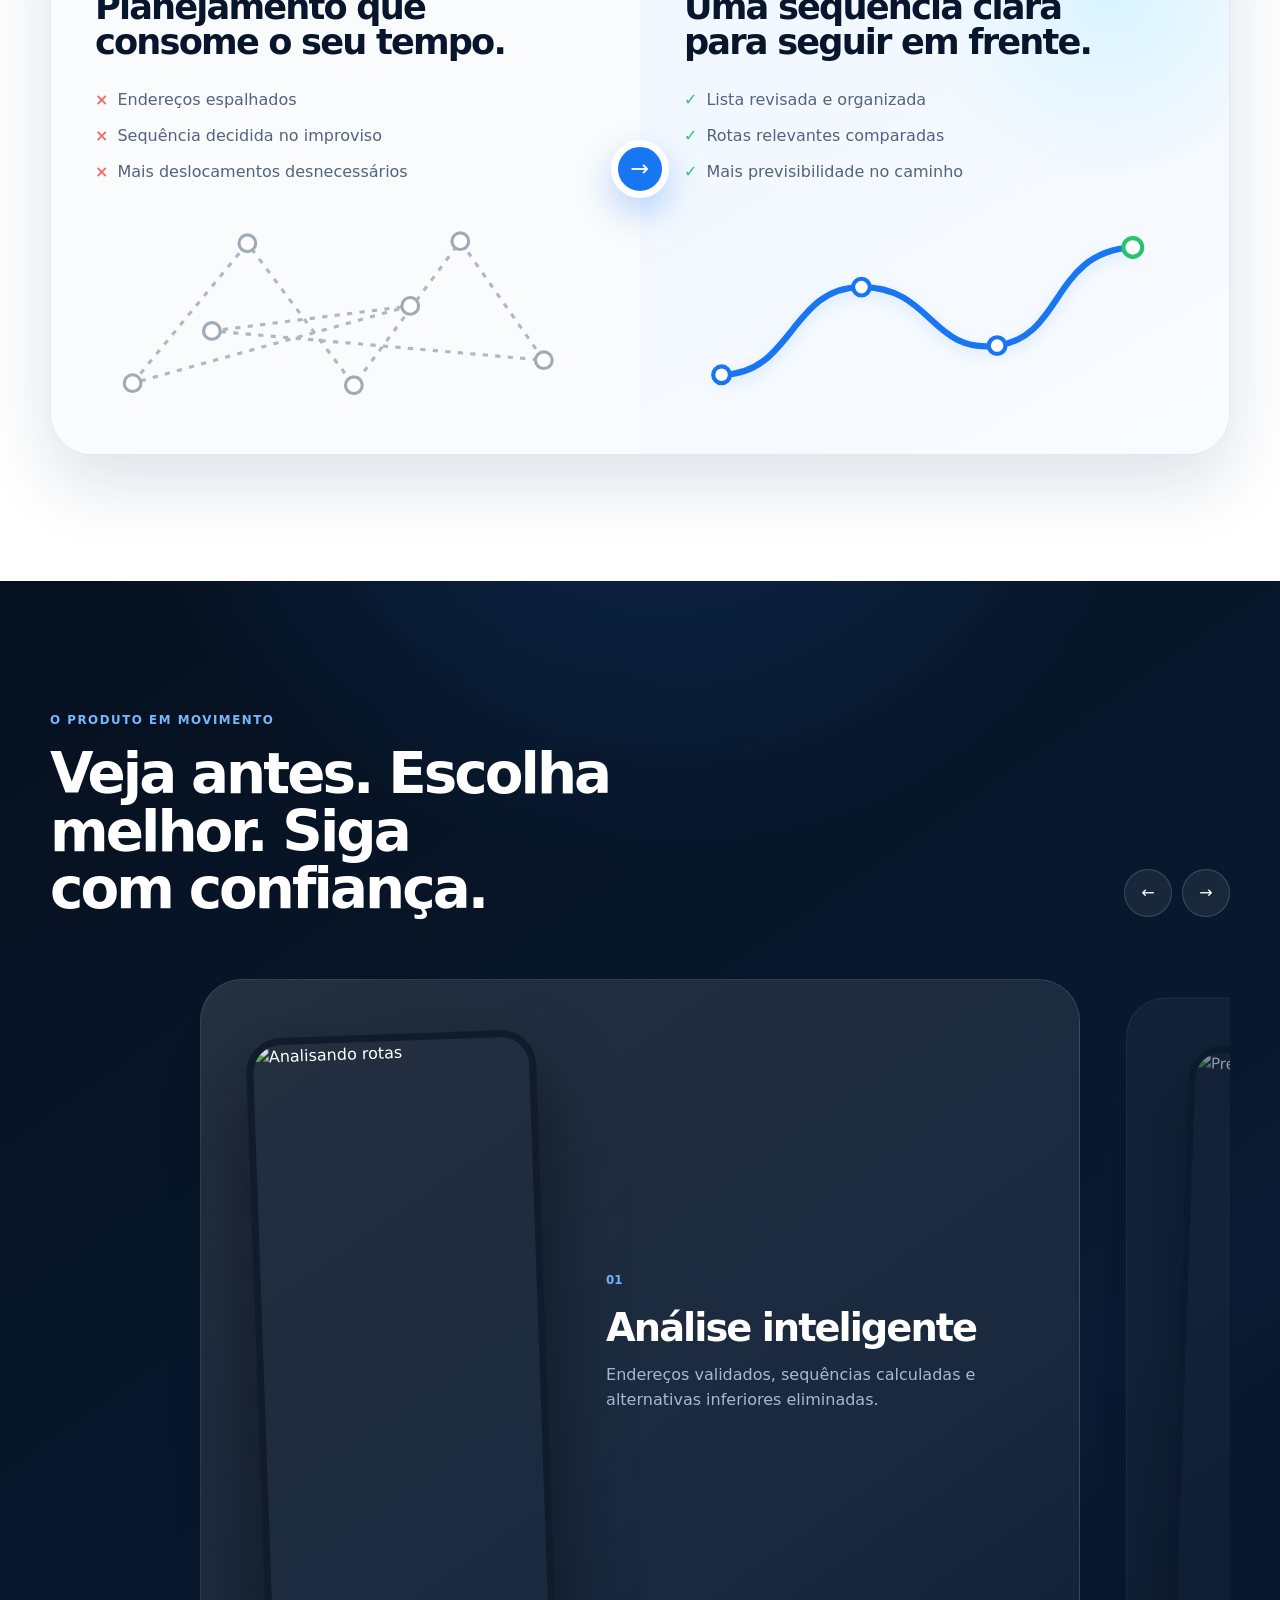
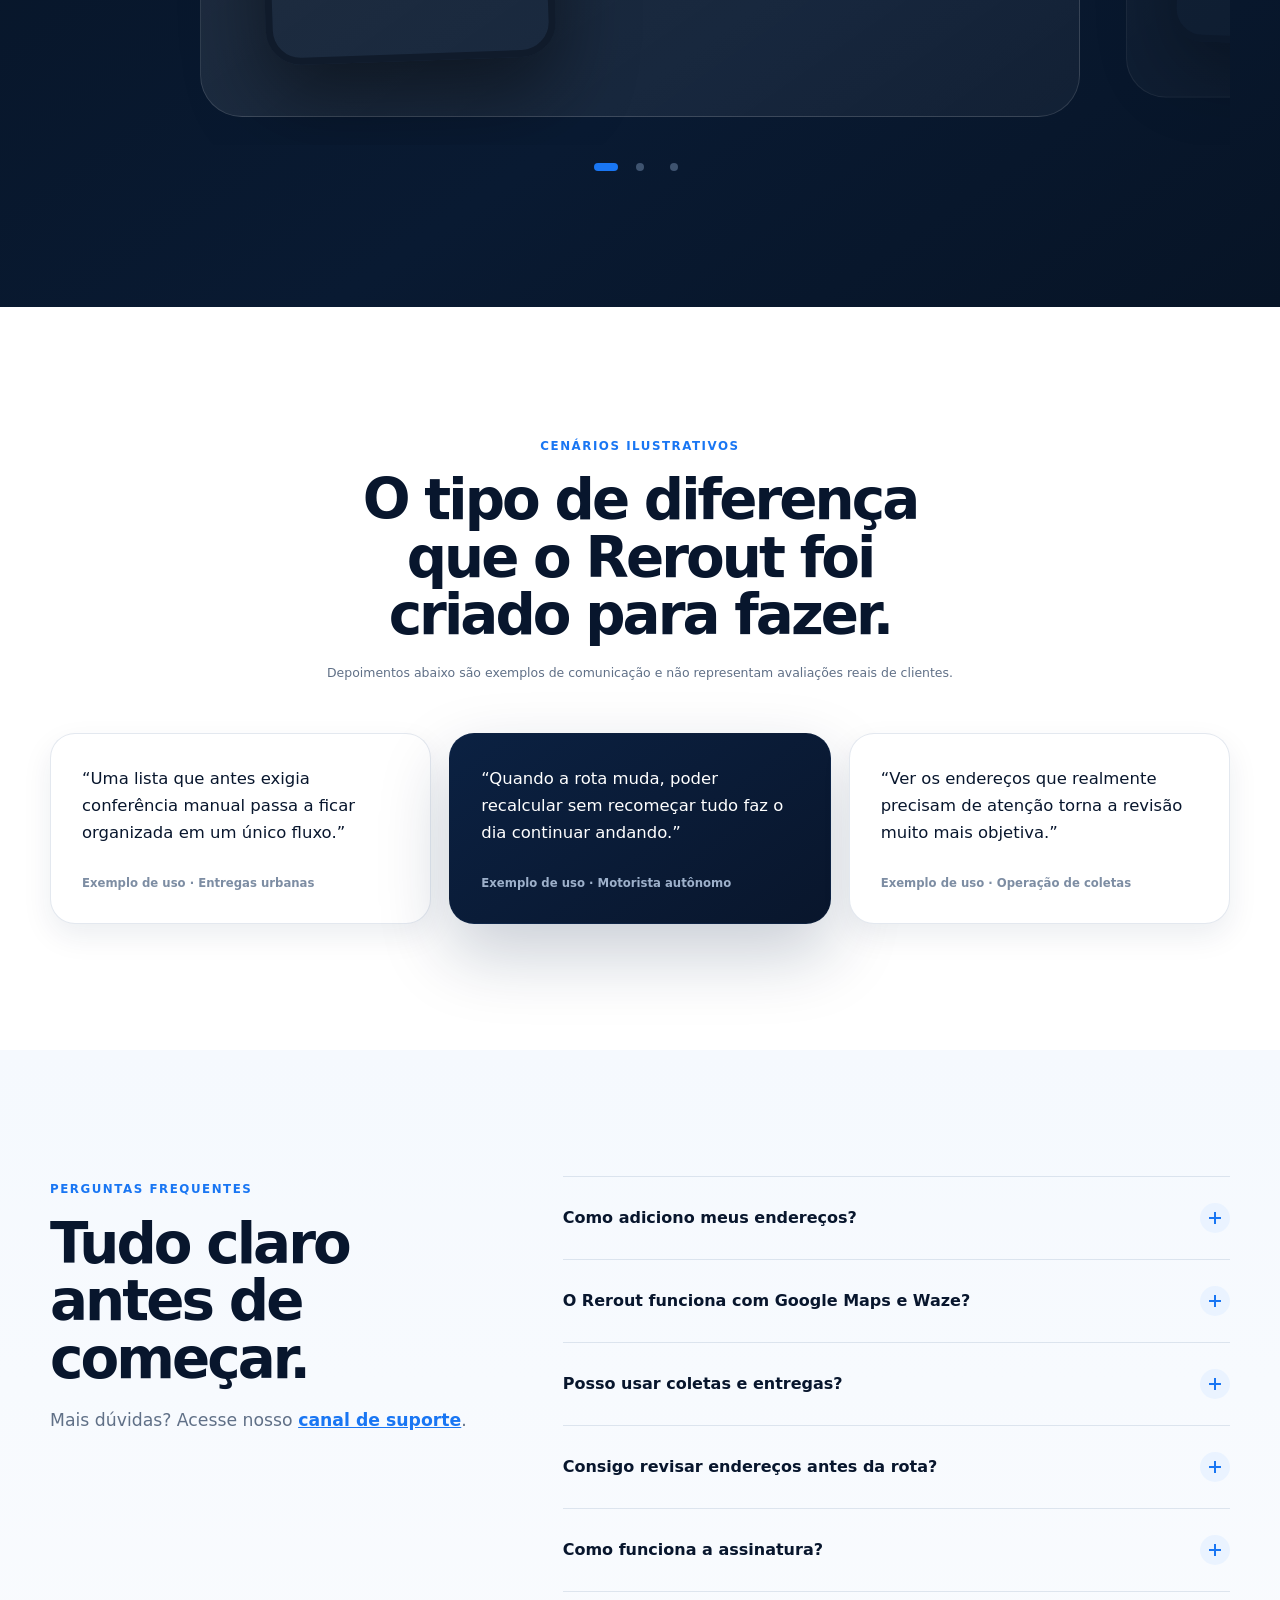
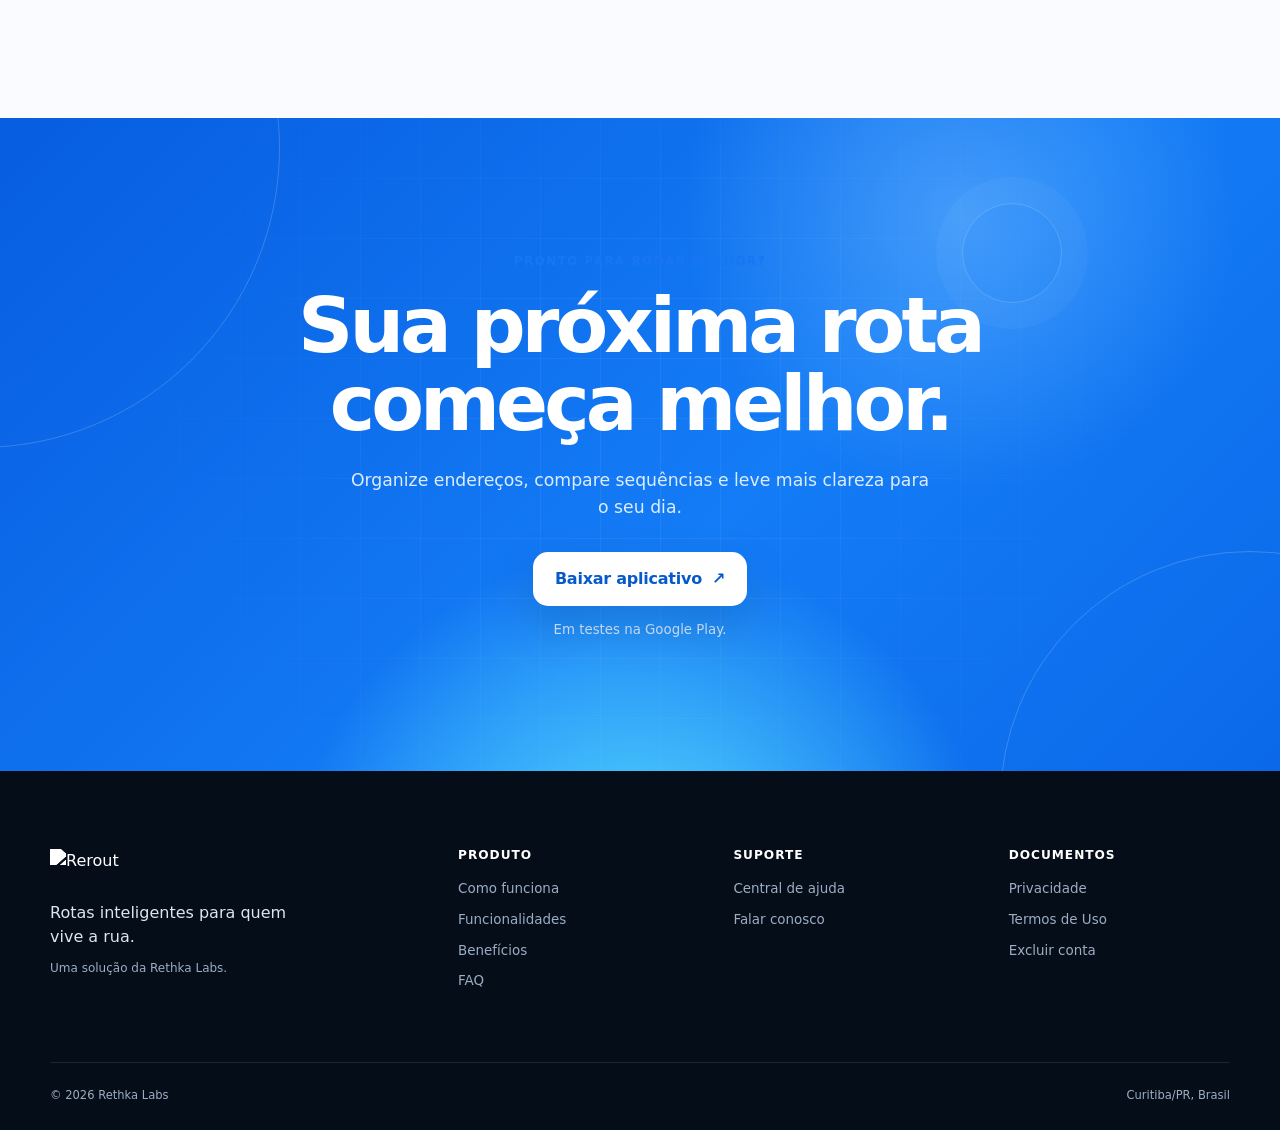
==== commit cac0c8e0: "feat(site): reconstrói experiência premium" ====
--- a/site/index.html
+++ b/site/index.html
@@ -2,107 +2,271 @@
 <html lang="pt-BR">
   <head>
     <meta charset="utf-8">
-    <meta name="viewport" content="width=device-width, initial-scale=1">
-    <meta name="description" content="Rerout: rotas mais organizadas para entregas e coletas. Importe endereços, organize paradas e encontre melhores sequências.">
-    <meta name="theme-color" content="#071426">
-    <meta property="og:title" content="Rerout — Rotas inteligentes para entregadores">
-    <meta property="og:description" content="Organize entregas e coletas, otimize suas rotas e acompanhe cada parada.">
+    <meta name="viewport" content="width=device-width,initial-scale=1,viewport-fit=cover">
+    <meta name="description" content="Planeje entregas e coletas com mais agilidade. Importe endereços, revise a lista e encontre melhores sequências com o Rerout.">
+    <meta name="theme-color" content="#f7faff">
+    <meta property="og:title" content="Rerout — Planeje centenas de entregas em segundos">
+    <meta property="og:description" content="Endereços organizados, rotas inteligentes e navegação integrada para quem vive a rua.">
     <meta property="og:type" content="website">
+    <meta property="og:locale" content="pt_BR">
     <meta property="og:url" content="https://rethkalabs.com/">
+    <meta property="og:image" content="https://rethkalabs.com/assets/rerout-icon.svg">
+    <meta name="twitter:card" content="summary_large_image">
+    <meta name="twitter:title" content="Rerout — Rotas inteligentes para entregadores">
+    <meta name="twitter:description" content="Organize endereços, compare sequências e siga sua rota.">
     <link rel="canonical" href="https://rethkalabs.com/">
-    <link rel="icon" href="assets/favicon.svg" type="image/svg+xml">
+    <link rel="icon" href="assets/rerout-icon.svg" type="image/svg+xml">
+    <link rel="manifest" href="manifest.webmanifest">
+    <link rel="preload" href="assets/images/route-analysis.svg" as="image" type="image/svg+xml">
     <link rel="stylesheet" href="assets/site.css">
     <script defer src="assets/site.js"></script>
-    <title>Rerout — Rotas inteligentes para entregadores</title>
-    <script type="application/ld+json">{"@context":"https://schema.org","@type":"SoftwareApplication","name":"Rerout","applicationCategory":"BusinessApplication","operatingSystem":"Android","description":"Aplicativo para organização e otimização de rotas de entregas e coletas.","provider":{"@type":"Organization","name":"Rethka Labs","address":{"@type":"PostalAddress","addressLocality":"Curitiba","addressRegion":"PR","addressCountry":"BR"}},"url":"https://rethkalabs.com/"}</script>
+    <title>Rerout — Planeje centenas de entregas em segundos</title>
+    <script type="application/ld+json">{"@context":"https://schema.org","@type":"SoftwareApplication","name":"Rerout","applicationCategory":"BusinessApplication","operatingSystem":"Android","description":"Aplicativo para importar endereços, organizar paradas e otimizar rotas de entregas e coletas.","provider":{"@type":"Organization","name":"Rethka Labs","address":{"@type":"PostalAddress","addressLocality":"Curitiba","addressRegion":"PR","addressCountry":"BR"}},"url":"https://rethkalabs.com/"}</script>
   </head>
   <body>
     <a class="skip-link" href="#conteudo">Pular para o conteúdo</a>
-    <header class="site-header">
-      <nav class="nav container" aria-label="Navegação principal">
-        <a class="brand" href="#inicio" aria-label="Rerout, início"><span class="brand-mark" aria-hidden="true">R</span><span>Rerout</span></a>
-        <button class="menu-toggle" type="button" aria-expanded="false" aria-controls="menu-principal">Menu</button>
+
+    <header class="site-header" data-header>
+      <nav class="nav shell" aria-label="Navegação principal">
+        <a class="brand" href="#inicio" aria-label="Rerout, início">
+          <img src="assets/rerout-logo.svg" alt="Rerout" width="126" height="32">
+        </a>
+        <button class="menu-toggle" type="button" aria-label="Abrir menu de navegação" aria-expanded="false" aria-controls="menu-principal">
+          <span class="menu-label">Menu</span><span class="menu-icon" aria-hidden="true"></span>
+        </button>
         <div id="menu-principal" class="nav-links">
           <a href="#como-funciona">Como funciona</a>
-          <a href="#recursos">Recursos</a>
-          <a href="#para-quem">Para quem é</a>
-          <a href="#suporte">Suporte</a>
+          <a href="#tecnologia">Funcionalidades</a>
+          <a href="#beneficios">Benefícios</a>
+          <a href="#faq">FAQ</a>
+          <a class="nav-cta" href="#baixar">Baixar aplicativo <span aria-hidden="true">↗</span></a>
         </div>
       </nav>
     </header>
 
     <main id="conteudo">
-      <section id="inicio" class="hero">
-        <div class="container hero-grid">
-          <div class="hero-copy">
-            <p class="eyebrow">ROTAS INTELIGENTES PARA QUEM ESTÁ NA RUA</p>
-            <h1>Mais organização. Mais entregas. Menos tempo perdido.</h1>
-            <p class="lead">O Rerout ajuda você a importar endereços, organizar as paradas e escolher sequências mais eficientes para entregas e coletas.</p>
+      <section id="inicio" class="hero" aria-labelledby="hero-title">
+        <div class="hero-grid shell">
+          <div class="hero-copy reveal">
+            <div class="status-pill"><span></span> Rotas mais claras. Dias mais produtivos.</div>
+            <h1 id="hero-title">Planeje centenas de entregas <em>em segundos.</em></h1>
+            <p>Importe seus endereços, deixe o Rerout organizar a lista e escolha uma sequência melhor para o seu dia.</p>
             <div class="hero-actions">
-              <button class="button button-disabled" type="button" disabled aria-describedby="play-status">Disponível em breve na Google Play</button>
-              <a class="text-link" href="#como-funciona">Ver como funciona <span aria-hidden="true">↓</span></a>
-            </div>
-            <p id="play-status" class="availability">O aplicativo está em fase de testes na Google Play.</p>
-          </div>
-          <div class="hero-visual" aria-label="Tela do aplicativo Rerout analisando rotas">
-            <div class="phone-shell"><img src="assets/app-route-analysis.svg" alt="Tela do Rerout mostrando análise de rotas em andamento" width="240" height="533"></div>
-            <span class="floating-chip chip-blue">Rotas organizadas</span>
-            <span class="floating-chip chip-green">Melhor sequência</span>
-          </div>
-        </div>
-      </section>
-
-      <section id="como-funciona" class="section section-soft">
-        <div class="container">
-          <p class="eyebrow">SIMPLES DO COMEÇO AO FIM</p>
-          <h2>Da lista à rota, em poucos passos.</h2>
-          <div class="steps">
-            <article class="step-card"><span class="step-number">1</span><h3>Adicione endereços</h3><p>Importe arquivos, cole uma lista ou use a leitura de etiquetas em evolução contínua.</p></article>
-            <article class="step-card"><span class="step-number">2</span><h3>Revise e organize</h3><p>Confira paradas, agrupe registros equivalentes e ajuste informações quando necessário.</p></article>
-            <article class="step-card"><span class="step-number">3</span><h3>Escolha sua rota</h3><p>Compare opções relevantes e siga a sequência que faz mais sentido para o seu dia.</p></article>
-          </div>
-        </div>
-      </section>
-
-      <section id="recursos" class="section">
-        <div class="container feature-layout">
-          <div><p class="eyebrow">FEITO PARA A OPERAÇÃO REAL</p><h2>Uma rota mais clara, do planejamento à última parada.</h2><p class="lead compact">O Rerout transforma listas dispersas em uma rotina de entrega mais organizada.</p></div>
-          <div class="feature-grid">
-            <article class="feature-card"><span aria-hidden="true">↥</span><h3>Importe listas</h3><p>Leia arquivos e listas em diferentes formatos, sem depender de uma estrutura rígida de colunas.</p></article>
-            <article class="feature-card"><span aria-hidden="true">⌖</span><h3>Encontre endereços</h3><p>Use dados do endereço e contexto da região para tornar a localização mais confiável.</p></article>
-            <article class="feature-card"><span aria-hidden="true">↝</span><h3>Compare rotas</h3><p>Veja alternativas de sequência, distância e tempo estimado antes de iniciar.</p></article>
-            <article class="feature-card"><span aria-hidden="true">✓</span><h3>Acompanhe paradas</h3><p>Marque entregas ou coletas concluídas, puladas e com observações.</p></article>
-          </div>
-        </div>
-      </section>
-
-      <section id="para-quem" class="section section-dark">
-        <div class="container audience-grid">
-          <div><p class="eyebrow">PARA QUEM VIVE A RUA</p><h2>Para quem entrega, coleta e precisa fazer mais com o mesmo dia.</h2></div>
-          <ul class="check-list">
-            <li>Entregadores e motoristas autônomos</li>
-            <li>Operações de coleta e distribuição</li>
-            <li>Pequenos negócios com várias paradas</li>
-            <li>Equipes que precisam organizar rotas diariamente</li>
-          </ul>
-        </div>
-      </section>
-
-      <section id="suporte" class="section">
-        <div class="container support-card">
-          <div><p class="eyebrow">PRECISA DE AJUDA?</p><h2>Conte com o suporte do Rerout.</h2><p>Veja respostas rápidas ou fale conosco sobre acesso, uso do aplicativo, assinatura ou privacidade.</p></div>
-          <div class="support-actions"><a class="button" href="https://rerout.rethkalabs.com/suporte.html">Acessar suporte</a><a class="text-link" href="mailto:suporte@rethkalabs.com">suporte@rethkalabs.com</a></div>
+              <button class="button button-primary" type="button" disabled aria-describedby="play-status">
+                <span class="android-mark" aria-hidden="true">◆</span> Baixar aplicativo
+              </button>
+              <a class="button button-secondary" href="#tecnologia">Ver funcionalidades <span aria-hidden="true">↓</span></a>
+            </div>
+            <p id="play-status" class="availability">Em testes na Google Play. Lançamento em breve.</p>
+            <div class="hero-trust" aria-label="Principais características">
+              <span><i></i> Importação flexível</span><span><i></i> Revisão inteligente</span><span><i></i> Navegação integrada</span>
+            </div>
+          </div>
+
+          <div class="hero-product reveal" data-product-stage>
+            <div class="route-orbit" aria-hidden="true">
+              <svg viewBox="0 0 760 680" role="presentation"><path class="orbit-line" d="M72 504 C146 428 154 246 282 238 S435 345 512 232 S610 90 706 122"/><circle cx="72" cy="504" r="6"/><circle cx="282" cy="238" r="6"/><circle cx="512" cy="232" r="6"/><circle cx="706" cy="122" r="6"/></svg>
+            </div>
+            <div class="device device-back" data-depth="-1">
+              <div class="device-frame">
+                <img src="assets/images/route-preview.svg" width="720" height="1600" alt="Pré-visualização de uma rota no aplicativo Rerout" loading="eager" decoding="async">
+              </div>
+            </div>
+            <div class="device device-front" data-depth="1">
+              <div class="device-frame">
+                <img src="assets/images/route-analysis.svg" width="720" height="1600" alt="Análise de rotas em andamento no aplicativo Rerout" loading="eager" decoding="async" fetchpriority="high">
+              </div>
+            </div>
+            <div class="floating-card metric-time" data-depth="2"><span>Tempo estimado</span><strong>1h 30min</strong><small>rota pronta</small></div>
+            <div class="floating-card metric-stops" data-depth="3"><span>Paradas</span><strong>91</strong><small>sequência organizada</small></div>
+            <div class="floating-card metric-status" data-depth="2"><span class="status-dot"></span><strong>Melhor rota encontrada</strong></div>
+            <div class="demo-caption" aria-live="polite"><span class="demo-index">01</span><span data-demo-copy>Validando endereços</span></div>
+          </div>
+        </div>
+        <a class="scroll-cue" href="#como-funciona" aria-label="Ir para como funciona"><span></span></a>
+      </section>
+
+      <section id="como-funciona" class="process section-dark" aria-labelledby="process-title">
+        <div class="shell">
+          <div class="section-heading centered reveal">
+            <span class="kicker">DO ARQUIVO À RUA</span>
+            <h2 id="process-title">Menos etapas. Mais caminho percorrido.</h2>
+            <p>O Rerout transforma uma lista bruta em uma sequência pronta para seguir.</p>
+          </div>
+          <div class="process-stage reveal" data-route-process>
+            <div class="process-map" aria-hidden="true">
+              <svg viewBox="0 0 1200 480" preserveAspectRatio="none">
+                <g class="street-grid"><path d="M0 92 L1200 178"/><path d="M0 338 L1200 246"/><path d="M122 0 L260 480"/><path d="M490 0 L410 480"/><path d="M720 0 L826 480"/><path d="M1040 0 L940 480"/></g>
+                <path class="route-path route-path-shadow" d="M96 362 C210 352 206 202 342 220 S486 354 578 292 S672 130 794 170 S894 320 1098 108"/>
+                <path class="route-path" d="M96 362 C210 352 206 202 342 220 S486 354 578 292 S672 130 794 170 S894 320 1098 108"/>
+                <g class="map-nodes"><circle cx="96" cy="362" r="10"/><circle cx="342" cy="220" r="10"/><circle cx="578" cy="292" r="10"/><circle cx="794" cy="170" r="10"/><circle cx="1098" cy="108" r="12"/></g>
+              </svg>
+            </div>
+            <ol class="process-steps">
+              <li class="active"><span>01</span><div><strong>Importe</strong><small>Excel, CSV, texto ou imagem</small></div></li>
+              <li><span>02</span><div><strong>Valide</strong><small>Endereços revisados e agrupados</small></div></li>
+              <li><span>03</span><div><strong>Otimize</strong><small>Sequências comparadas</small></div></li>
+              <li><span>04</span><div><strong>Siga</strong><small>Navegação pronta para iniciar</small></div></li>
+            </ol>
+          </div>
+        </div>
+      </section>
+
+      <section id="tecnologia" class="editorial" aria-labelledby="technology-title">
+        <div class="shell">
+          <div class="section-heading reveal">
+            <span class="kicker">TECNOLOGIA QUE TRABALHA POR VOCÊ</span>
+            <h2 id="technology-title">Tudo o que importa, no momento certo.</h2>
+          </div>
+
+          <article class="story story-analysis reveal">
+            <div class="story-copy">
+              <span class="story-number">01</span>
+              <h3>Endereços validados antes de virar quilômetros.</h3>
+              <p>O Rerout identifica inconsistências, sugere correções e mantém você no controle antes da roteirização.</p>
+              <ul><li>Correção automática quando há confiança</li><li>Revisão focada apenas no que exige atenção</li></ul>
+            </div>
+            <div class="story-visual visual-dark">
+              <div class="device editorial-device">
+                <div class="device-frame">
+                  <img src="assets/images/route-analysis.svg" width="720" height="1600" alt="Tela de análise e validação de rotas do Rerout" loading="lazy" decoding="async">
+                </div>
+              </div>
+              <div class="scan-line" aria-hidden="true"></div>
+              <div class="visual-note note-one"><span>✓</span> Endereços validados</div>
+              <div class="visual-note note-two"><span>↗</span> Sequências comparadas</div>
+            </div>
+          </article>
+
+          <article class="story story-preview reveal">
+            <div class="story-copy">
+              <span class="story-number">02</span>
+              <h3>Veja a rota antes de escolher o próximo passo.</h3>
+              <p>Compare distância, tempo estimado e ordem das paradas em uma pré-visualização clara.</p>
+              <ul><li>Alternativas realmente diferentes</li><li>Sequência original sempre disponível</li></ul>
+            </div>
+            <div class="story-visual visual-light">
+              <div class="device editorial-device">
+                <div class="device-frame">
+                  <img src="assets/images/route-preview.svg" width="720" height="1600" alt="Pré-visualização da rota com mapa, paradas, distância e tempo" loading="lazy" decoding="async">
+                </div>
+              </div>
+              <div class="route-rings" aria-hidden="true"><i></i><i></i><i></i></div>
+              <div class="visual-note note-three"><strong>53,7 km</strong><span>distância estimada</span></div>
+            </div>
+          </article>
+
+          <article class="story story-navigation reveal">
+            <div class="story-copy">
+              <span class="story-number">03</span>
+              <h3>Da melhor sequência direto para a navegação.</h3>
+              <p>Abra o mapa, acompanhe cada parada e mantenha observações importantes sempre visíveis.</p>
+              <ul><li>Google Maps ou Waze</li><li>Coletas e entregas no mesmo fluxo</li></ul>
+            </div>
+            <div class="navigation-demo" aria-label="Demonstração visual da navegação integrada">
+              <div class="nav-map" aria-hidden="true">
+                <svg viewBox="0 0 760 460"><path class="nav-road" d="M-20 344 C146 322 192 410 328 310 S458 168 592 206 S686 118 790 82"/><path class="nav-road-secondary" d="M82 0 L228 480 M540 -20 L464 480 M0 154 L760 316"/><g class="nav-pins"><circle cx="80" cy="334" r="13"/><circle cx="330" cy="307" r="13"/><circle cx="590" cy="204" r="13"/><circle cx="705" cy="130" r="15"/></g></svg>
+              </div>
+              <div class="turn-card"><span class="turn-icon">↱</span><div><small>Próxima parada</small><strong>2,4 km</strong></div></div>
+              <div class="arrival-card"><span>✓</span><div><strong>Parada concluída</strong><small>Próxima rota atualizada</small></div></div>
+            </div>
+          </article>
+        </div>
+      </section>
+
+      <section id="beneficios" class="benefits section-soft" aria-labelledby="benefits-title">
+        <div class="shell">
+          <div class="section-heading split-heading reveal">
+            <div><span class="kicker">UM APP. O DIA INTEIRO.</span><h2 id="benefits-title">Inteligência onde o trabalho acontece.</h2></div>
+            <p>Recursos conectados para reduzir o esforço entre receber uma lista e concluir a última parada.</p>
+          </div>
+          <div class="bento-grid">
+            <article class="bento-card bento-large bento-blue reveal"><span class="icon-tile">◎</span><h3>Correção automática de endereços</h3><p>Sugestões confiáveis, agrupamento inteligente e revisão somente quando necessária.</p><div class="address-flow" aria-hidden="true"><span>R. José E. Assis, 37</span><i>→</i><strong>Rua José Egídio de Assis, 37</strong></div></article>
+            <article class="bento-card bento-tall reveal"><span class="icon-tile">⌁</span><h3>Roteirização inteligente</h3><p>Alternativas comparadas por tempo, distância e sequência.</p><div class="mini-route" aria-hidden="true"><i></i><i></i><i></i><i></i><span></span></div></article>
+            <article class="bento-card reveal"><span class="icon-tile">▦</span><h3>Importação por Excel</h3><p>Colunas identificadas com mais flexibilidade.</p></article>
+            <article class="bento-card reveal"><span class="icon-tile">⌗</span><h3>Leitura por imagem <small>BETA</small></h3><p>Capture etiquetas e revise antes de importar.</p></article>
+            <article class="bento-card bento-wide reveal"><div><span class="icon-tile">↻</span><h3>Reotimização quando o dia muda</h3><p>Recalcule a sequência sem reconstruir sua lista.</p></div><div class="reoptimize-visual" aria-hidden="true"><span>Rota atual</span><i></i><strong>Nova sequência</strong></div></article>
+            <article class="bento-card reveal"><span class="icon-tile">◈</span><h3>Google Maps e Waze</h3><p>Abra sua navegação preferida com poucos toques.</p></article>
+            <article class="bento-card reveal"><span class="icon-tile">⇄</span><h3>Coletas e entregas</h3><p>Alterne o modo de operação mantendo o mesmo padrão.</p></article>
+          </div>
+        </div>
+      </section>
+
+      <section class="comparison" aria-labelledby="comparison-title">
+        <div class="shell">
+          <div class="section-heading centered reveal"><span class="kicker">ANTES E DEPOIS</span><h2 id="comparison-title">A mesma lista. Um dia completamente diferente.</h2></div>
+          <div class="comparison-frame reveal">
+            <article class="comparison-side without">
+              <span class="comparison-label">Sem Rerout</span><h3>Planejamento que consome o seu tempo.</h3>
+              <ul><li>Endereços espalhados</li><li>Sequência decidida no improviso</li><li>Mais deslocamentos desnecessários</li></ul>
+              <div class="route-chaos" aria-hidden="true"><svg viewBox="0 0 480 230"><path d="M36 186 L146 52 L248 188 L350 50 L430 164 L112 136 L302 112 L36 186"/><g><circle cx="36" cy="186" r="8"/><circle cx="146" cy="52" r="8"/><circle cx="248" cy="188" r="8"/><circle cx="350" cy="50" r="8"/><circle cx="430" cy="164" r="8"/><circle cx="112" cy="136" r="8"/><circle cx="302" cy="112" r="8"/></g></svg></div>
+            </article>
+            <div class="comparison-transform" aria-hidden="true"><span>→</span></div>
+            <article class="comparison-side with">
+              <span class="comparison-label">Com Rerout</span><h3>Uma sequência clara para seguir em frente.</h3>
+              <ul><li>Lista revisada e organizada</li><li>Rotas relevantes comparadas</li><li>Mais previsibilidade no caminho</li></ul>
+              <div class="route-organized" aria-hidden="true"><svg viewBox="0 0 480 230"><path d="M36 178 C104 178 102 94 170 94 S236 158 300 150 S352 60 430 56"/><g><circle cx="36" cy="178" r="8"/><circle cx="170" cy="94" r="8"/><circle cx="300" cy="150" r="8"/><circle cx="430" cy="56" r="9"/></g></svg></div>
+            </article>
+          </div>
+        </div>
+      </section>
+
+      <section class="gallery-section section-dark" aria-labelledby="gallery-title">
+        <div class="shell">
+          <div class="gallery-heading reveal"><div><span class="kicker">O PRODUTO EM MOVIMENTO</span><h2 id="gallery-title">Veja antes. Escolha melhor. Siga com confiança.</h2></div><div class="gallery-controls"><button type="button" data-gallery-prev aria-label="Tela anterior">←</button><button type="button" data-gallery-next aria-label="Próxima tela">→</button></div></div>
+          <div class="product-gallery reveal" data-gallery tabindex="0" aria-label="Galeria de telas do Rerout">
+            <article class="gallery-slide active"><div class="gallery-device"><img src="assets/images/route-analysis.svg" width="720" height="1600" alt="Analisando rotas" loading="lazy" decoding="async"></div><div><span>01</span><h3>Análise inteligente</h3><p>Endereços validados, sequências calculadas e alternativas inferiores eliminadas.</p></div></article>
+            <article class="gallery-slide"><div class="gallery-device"><img src="assets/images/route-preview.svg" width="720" height="1600" alt="Pré-visualização da rota" loading="lazy" decoding="async"></div><div><span>02</span><h3>Pré-visualização completa</h3><p>Mapa, sequência, distância e tempo em uma decisão simples.</p></div></article>
+            <article class="gallery-slide gallery-illustration"><div class="gallery-route-demo" aria-hidden="true"><svg viewBox="0 0 520 820"><path d="M-40 700 C88 664 72 520 188 516 S326 610 348 454 S334 236 470 126"/><g><circle cx="28" cy="676" r="16"/><circle cx="188" cy="516" r="16"/><circle cx="348" cy="454" r="16"/><circle cx="470" cy="126" r="18"/></g></svg><div class="gallery-nav-card"><small>Próxima parada</small><strong>2,4 km</strong><span>↱</span></div></div><div><span>03</span><h3>Navegação integrada</h3><p>Abra o mapa escolhido e acompanhe o próximo destino.</p></div></article>
+          </div>
+          <div class="gallery-dots" aria-label="Selecionar tela"><button class="active" type="button" data-gallery-dot="0" aria-label="Análise inteligente" aria-pressed="true"></button><button type="button" data-gallery-dot="1" aria-label="Pré-visualização" aria-pressed="false"></button><button type="button" data-gallery-dot="2" aria-label="Navegação integrada" aria-pressed="false"></button></div>
+        </div>
+      </section>
+
+      <section class="testimonials" aria-labelledby="testimonials-title">
+        <div class="shell">
+          <div class="section-heading centered reveal"><span class="kicker">CENÁRIOS ILUSTRATIVOS</span><h2 id="testimonials-title">O tipo de diferença que o Rerout foi criado para fazer.</h2><p class="disclosure">Depoimentos abaixo são exemplos de comunicação e não representam avaliações reais de clientes.</p></div>
+          <div class="quote-grid">
+            <blockquote class="quote-card reveal"><p>“Uma lista que antes exigia conferência manual passa a ficar organizada em um único fluxo.”</p><footer>Exemplo de uso · Entregas urbanas</footer></blockquote>
+            <blockquote class="quote-card featured reveal"><p>“Quando a rota muda, poder recalcular sem recomeçar tudo faz o dia continuar andando.”</p><footer>Exemplo de uso · Motorista autônomo</footer></blockquote>
+            <blockquote class="quote-card reveal"><p>“Ver os endereços que realmente precisam de atenção torna a revisão muito mais objetiva.”</p><footer>Exemplo de uso · Operação de coletas</footer></blockquote>
+          </div>
+        </div>
+      </section>
+
+      <section id="faq" class="faq section-soft" aria-labelledby="faq-title">
+        <div class="shell faq-layout">
+          <div class="section-heading reveal"><span class="kicker">PERGUNTAS FREQUENTES</span><h2 id="faq-title">Tudo claro antes de começar.</h2><p>Mais dúvidas? Acesse nosso <a href="https://rerout.rethkalabs.com/suporte.html">canal de suporte</a>.</p></div>
+          <div class="faq-list reveal">
+            <details><summary>Como adiciono meus endereços?<span></span></summary><p>Você pode importar arquivos compatíveis, colar uma lista ou usar a leitura por imagem em fase Beta.</p></details>
+            <details><summary>O Rerout funciona com Google Maps e Waze?<span></span></summary><p>Sim. Nas configurações, você escolhe o aplicativo de navegação usado para abrir cada parada.</p></details>
+            <details><summary>Posso usar coletas e entregas?<span></span></summary><p>Sim. O modo de operação pode ser alternado nas configurações do aplicativo.</p></details>
+            <details><summary>Consigo revisar endereços antes da rota?<span></span></summary><p>Sim. Itens com baixa confiança ou inconsistências são apresentados para revisão antes da confirmação.</p></details>
+            <details><summary>Como funciona a assinatura?<span></span></summary><p>A assinatura é processada pela Google Play. Consulte planos, restauração e gerenciamento diretamente no aplicativo.</p></details>
+          </div>
+        </div>
+      </section>
+
+      <section id="baixar" class="final-cta">
+        <div class="cta-orbit" aria-hidden="true"><i></i><i></i><i></i></div>
+        <div class="shell cta-content reveal">
+          <span class="kicker">PRONTO PARA RODAR MELHOR?</span>
+          <h2>Sua próxima rota começa melhor.</h2>
+          <p>Organize endereços, compare sequências e leve mais clareza para o seu dia.</p>
+          <button class="button button-light" type="button" disabled>Baixar aplicativo <span aria-hidden="true">↗</span></button>
+          <small>Em testes na Google Play.</small>
         </div>
       </section>
     </main>
 
     <footer class="site-footer">
-      <div class="container footer-grid">
-        <div><a class="brand" href="#inicio"><span class="brand-mark" aria-hidden="true">R</span><span>Rerout</span></a><p>Rotas inteligentes para entregadores.</p><p>Uma solução da Rethka Labs.</p></div>
-        <div><h2>Institucional</h2><a href="#como-funciona">Como funciona</a><a href="#recursos">Recursos</a><a href="#para-quem">Para quem é</a></div>
-        <div><h2>Suporte e documentos</h2><a href="https://rerout.rethkalabs.com/suporte.html">Suporte</a><a href="https://rerout.rethkalabs.com/privacidade.html">Política de Privacidade</a><a href="https://rerout.rethkalabs.com/termos.html">Termos de Uso</a><a href="https://rerout.rethkalabs.com/exclusao-de-conta.html">Excluir conta</a></div>
+      <div class="shell footer-grid">
+        <div class="footer-brand"><img src="assets/rerout-logo.svg" alt="Rerout" width="126" height="32"><p>Rotas inteligentes para quem vive a rua.</p><span>Uma solução da Rethka Labs.</span></div>
+        <div><h2>Produto</h2><a href="#como-funciona">Como funciona</a><a href="#tecnologia">Funcionalidades</a><a href="#beneficios">Benefícios</a><a href="#faq">FAQ</a></div>
+        <div><h2>Suporte</h2><a href="https://rerout.rethkalabs.com/suporte.html">Central de ajuda</a><a href="mailto:suporte@rethkalabs.com">Falar conosco</a></div>
+        <div><h2>Documentos</h2><a href="https://rerout.rethkalabs.com/privacidade.html">Privacidade</a><a href="https://rerout.rethkalabs.com/termos.html">Termos de Uso</a><a href="https://rerout.rethkalabs.com/exclusao-de-conta.html">Excluir conta</a></div>
       </div>
-      <div class="container footer-bottom"><span>© <span data-current-year>2026</span> Rethka Labs. Todos os direitos reservados.</span><span>Curitiba/PR, Brasil</span></div>
+      <div class="shell footer-bottom"><span>© <span data-year>2026</span> Rethka Labs</span><span>Curitiba/PR, Brasil</span></div>
     </footer>
   </body>
 </html>
--- a/site/assets/site.css
+++ b/site/assets/site.css
@@ -1,2 +1,95 @@
-:root{--navy:#071426;--navy-2:#0d203d;--blue:#1677ff;--blue-2:#0c5fd5;--green:#28b86a;--ink:#11213a;--muted:#5f6f85;--line:#dce6f3;--soft:#f4f8fd;--white:#fff;--shadow:0 18px 46px rgba(8,28,60,.12)}*{box-sizing:border-box}html{scroll-behavior:smooth}body{margin:0;font-family:Inter,ui-sans-serif,system-ui,-apple-system,"Segoe UI",sans-serif;color:var(--ink);background:#fff;line-height:1.5}.container{width:min(1120px,calc(100% - 40px));margin:auto}.skip-link{position:absolute;left:-999px;top:0;background:#fff;color:#000;padding:.75rem;z-index:5}.skip-link:focus{left:1rem;top:1rem}.site-header{position:sticky;top:0;z-index:4;background:rgba(255,255,255,.92);border-bottom:1px solid rgba(220,230,243,.7);backdrop-filter:blur(14px)}.nav{display:flex;min-height:72px;align-items:center;justify-content:space-between;gap:1rem}.brand{display:inline-flex;align-items:center;gap:.6rem;color:var(--ink);font-size:1.2rem;font-weight:800;text-decoration:none}.brand-mark{display:grid;place-items:center;width:34px;height:34px;border-radius:10px;color:#fff;background:linear-gradient(135deg,#2588ff,#155fe0);font-size:1.15rem;font-weight:800}.nav-links{display:flex;align-items:center;gap:1.4rem}.nav-links a,.site-footer a{color:#41536c;text-decoration:none;font-weight:600}.nav-links a:hover,.site-footer a:hover,.text-link:hover{color:var(--blue-2);text-decoration:underline}.menu-toggle{display:none;border:1px solid var(--line);border-radius:9px;background:#fff;color:var(--ink);font:inherit;padding:.5rem .7rem}.hero{overflow:hidden;background:radial-gradient(circle at 80% 25%,#e2f0ff 0,transparent 24%),linear-gradient(180deg,#fff,#f5f9fe);padding:5.5rem 0 4.4rem}.hero-grid{display:grid;grid-template-columns:1.1fr .9fr;align-items:center;gap:3.5rem}.eyebrow{margin:0 0 .75rem;color:var(--blue-2);font-size:.77rem;font-weight:800;letter-spacing:.1em}.hero h1,h2,h3{letter-spacing:-.035em;line-height:1.12}.hero h1{max-width:650px;margin:.2rem 0 1rem;font-size:clamp(2.4rem,5vw,4.5rem)}h2{margin:.15rem 0 1.3rem;font-size:clamp(1.8rem,3vw,2.9rem)}h3{margin:.35rem 0 .55rem;font-size:1.25rem}.lead{max-width:620px;margin:0;color:var(--muted);font-size:1.15rem}.lead.compact{font-size:1.05rem}.hero-actions{display:flex;flex-wrap:wrap;align-items:center;gap:1rem;margin-top:2rem}.button{display:inline-flex;min-height:48px;align-items:center;justify-content:center;border:0;border-radius:12px;padding:.75rem 1.1rem;background:var(--blue);color:#fff;font-weight:800;text-decoration:none;box-shadow:0 10px 20px rgba(22,119,255,.18)}.button:hover{background:var(--blue-2)}.button-disabled{cursor:not-allowed;background:#93a0b4;box-shadow:none}.text-link{color:var(--blue-2);font-weight:800;text-decoration:none}.availability{margin:.7rem 0 0;color:var(--muted);font-size:.9rem}.hero-visual{position:relative;justify-self:center;max-width:330px}.phone-shell{overflow:hidden;border:9px solid #0c1729;border-radius:34px;background:#0c1729;box-shadow:var(--shadow)}.phone-shell img{display:block;width:100%;height:auto}.floating-chip{position:absolute;border-radius:999px;padding:.48rem .72rem;background:#fff;box-shadow:0 8px 22px rgba(8,28,60,.16);font-size:.78rem;font-weight:800}.chip-blue{right:-42px;top:24%}.chip-green{left:-55px;bottom:19%;color:#09753a}.section{padding:5rem 0}.section-soft{background:var(--soft)}.steps{display:grid;grid-template-columns:repeat(3,1fr);gap:1.15rem;margin-top:2rem}.step-card,.feature-card{border:1px solid var(--line);border-radius:18px;background:#fff;padding:1.5rem;box-shadow:0 8px 24px rgba(11,35,69,.04)}.step-card p,.feature-card p{margin:0;color:var(--muted)}.step-number{display:grid;place-items:center;width:34px;height:34px;border-radius:50%;background:#e8f2ff;color:var(--blue-2);font-weight:800}.feature-layout{display:grid;grid-template-columns:.8fr 1.2fr;gap:3rem}.feature-grid{display:grid;grid-template-columns:repeat(2,1fr);gap:1rem}.feature-card>span{display:grid;place-items:center;width:38px;height:38px;border-radius:11px;background:#eaf3ff;color:var(--blue-2);font-size:1.45rem;font-weight:700}.section-dark{background:var(--navy);color:#fff}.section-dark .eyebrow{color:#73b4ff}.audience-grid{display:grid;grid-template-columns:1fr 1fr;gap:3rem;align-items:center}.check-list{margin:0;padding:0;list-style:none;display:grid;gap:.8rem}.check-list li{padding:1rem 1rem 1rem 2.7rem;border:1px solid rgba(180,210,255,.22);border-radius:12px;background:rgba(255,255,255,.05);position:relative}.check-list li:before{content:"âœ“";position:absolute;left:1rem;color:#55d98b;font-weight:900}.support-card{display:flex;justify-content:space-between;gap:2rem;align-items:center;border:1px solid #cde0f7;border-radius:24px;padding:2rem;background:linear-gradient(135deg,#f4f9ff,#fff)}.support-card p{max-width:620px;margin:0;color:var(--muted)}.support-actions{display:grid;gap:.8rem;text-align:center;min-width:205px}.site-footer{padding:3.5rem 0 1.25rem;background:#06101f;color:#b8c7dc}.site-footer .brand{color:#fff}.footer-grid{display:grid;grid-template-columns:1.5fr 1fr 1.2fr;gap:2rem}.footer-grid p{margin:.65rem 0;color:#9eb0c9}.footer-grid h2{margin:0 0 .75rem;font-size:1rem;letter-spacing:0;color:#fff}.footer-grid a{display:block;margin:.45rem 0;color:#b8c7dc}.footer-bottom{display:flex;justify-content:space-between;gap:1rem;margin-top:2.5rem;padding-top:1.25rem;border-top:1px solid rgba(255,255,255,.12);font-size:.88rem}@media(max-width:800px){.nav{min-height:64px}.menu-toggle{display:block}.nav-links{display:none;position:absolute;top:64px;left:0;right:0;padding:1rem 20px;background:#fff;border-bottom:1px solid var(--line);box-shadow:0 14px 22px rgba(9,30,58,.08)}.nav-links.open{display:grid}.hero{padding:3.5rem 0}.hero-grid,.feature-layout,.audience-grid{grid-template-columns:1fr}.hero-copy{text-align:center}.hero-actions{justify-content:center}.hero-visual{margin-top:.5rem;max-width:250px}.floating-chip{display:none}.steps{grid-template-columns:1fr}.feature-grid{grid-template-columns:1fr}.support-card{display:grid}.support-actions{justify-items:stretch}.footer-grid{grid-template-columns:1fr 1fr}.footer-grid>div:first-child{grid-column:1/-1}}@media(max-width:480px){.container{width:min(100% - 28px,1120px)}.hero h1{font-size:2.25rem}.section{padding:3.5rem 0}.footer-grid{grid-template-columns:1fr}.footer-grid>div:first-child{grid-column:auto}.footer-bottom{display:grid}.button{width:100%}.hero-actions{display:grid}.text-link{text-align:center}}
+:root{--ink:#08162d;--ink-2:#12233d;--muted:#607087;--blue:#1976f3;--blue-2:#0758ce;--blue-3:#76b8ff;--cyan:#53ddff;--green:#26c46f;--surface:#fff;--soft:#f4f8fd;--line:rgba(39,79,130,.13);--navy:#06111f;--navy-2:#0a1930;--shadow-sm:0 12px 30px rgba(15,43,82,.08);--shadow-md:0 28px 70px rgba(12,42,88,.14);--shadow-lg:0 55px 120px rgba(7,34,78,.22);--radius-sm:18px;--radius-md:28px;--radius-lg:42px;--ease:cubic-bezier(.2,.75,.2,1)}
+*{box-sizing:border-box}
+html{scroll-behavior:smooth;scroll-padding-top:84px}
+body{margin:0;overflow-x:hidden;background:#fff;color:var(--ink);font-family:Inter,"SF Pro Display","Segoe UI",system-ui,-apple-system,sans-serif;font-synthesis:none;line-height:1.55;-webkit-font-smoothing:antialiased}
+img,svg{display:block;max-width:100%}
+button,a{font:inherit}
+a{color:inherit}
+.shell{width:min(1180px,calc(100% - 48px));margin-inline:auto}
+.skip-link{position:fixed;left:18px;top:-80px;z-index:100;padding:12px 16px;border-radius:10px;background:var(--ink);color:#fff;text-decoration:none;transition:top .2s}
+.skip-link:focus{top:18px}
+.site-header{position:fixed;inset:0 0 auto;z-index:30;border-bottom:1px solid transparent;transition:background .35s,border-color .35s,box-shadow .35s}
+.site-header.scrolled{background:rgba(255,255,255,.84);border-color:rgba(19,63,117,.09);box-shadow:0 10px 35px rgba(16,43,78,.07);backdrop-filter:blur(18px) saturate(140%)}
+.nav{display:flex;min-height:78px;align-items:center;justify-content:space-between;gap:28px}
+.brand{display:flex;align-items:center;text-decoration:none}
+.brand img{width:126px;height:auto}
+.nav-links{display:flex;align-items:center;gap:32px;color:#41516a;font-size:.89rem;font-weight:650}
+.nav-links>a{text-decoration:none;transition:color .25s,transform .25s}
+.nav-links>a:not(.nav-cta):hover{color:var(--blue);transform:translateY(-1px)}
+.nav-cta{display:inline-flex;align-items:center;gap:8px;padding:11px 16px;border-radius:12px;background:var(--ink);color:#fff;box-shadow:0 9px 20px rgba(8,22,45,.16)}
+.nav-cta:hover{background:var(--blue)}
+.menu-toggle{display:none;border:0;background:none;color:var(--ink);font-weight:750}
+.menu-icon{position:relative;display:inline-block;width:22px;height:14px;margin-left:8px;border-top:2px solid;border-bottom:2px solid}
+.menu-icon:after{content:"";position:absolute;left:0;right:0;top:4px;border-top:2px solid}
+.hero{position:relative;isolation:isolate;display:grid;min-height:100svh;align-items:center;overflow:hidden;padding:128px 0 78px;background:radial-gradient(circle at 74% 30%,rgba(104,184,255,.17),transparent 27%),radial-gradient(circle at 30% 82%,rgba(76,224,255,.11),transparent 22%),linear-gradient(180deg,#fbfdff 0%,#f7faff 72%,#fff 100%)}
+.hero:before{content:"";position:absolute;z-index:-2;inset:0;background-image:linear-gradient(rgba(34,96,170,.035) 1px,transparent 1px),linear-gradient(90deg,rgba(34,96,170,.035) 1px,transparent 1px);background-size:72px 72px;mask-image:linear-gradient(to bottom,rgba(0,0,0,.7),transparent 90%)}
+.hero:after{content:"";position:absolute;z-index:-1;width:780px;height:780px;right:-190px;top:-190px;border:1px solid rgba(25,118,243,.11);border-radius:50%;box-shadow:0 0 0 92px rgba(25,118,243,.025),0 0 0 184px rgba(25,118,243,.018)}
+.hero-grid{display:grid;grid-template-columns:minmax(0,.92fr) minmax(520px,1.08fr);align-items:center;gap:42px}
+.hero-grid>*{min-width:0}
+.hero-copy{position:relative;z-index:3;padding-top:14px}
+.status-pill{display:inline-flex;align-items:center;gap:9px;margin-bottom:26px;padding:9px 13px;border:1px solid rgba(25,118,243,.16);border-radius:999px;background:rgba(255,255,255,.72);color:#3d526f;font-size:.79rem;font-weight:700;box-shadow:0 8px 24px rgba(18,70,135,.06);backdrop-filter:blur(10px)}
+.status-pill span{width:8px;height:8px;border-radius:50%;background:var(--green);box-shadow:0 0 0 5px rgba(38,196,111,.13)}
+h1,h2,h3{margin:0;font-weight:760;letter-spacing:-.052em;line-height:1.02;text-wrap:balance}
+.hero h1{max-width:690px;font-size:clamp(3.5rem,5.25vw,6.2rem)}
+.hero h1 em{display:block;color:var(--blue);font-style:normal}
+.hero-copy>p{max-width:590px;margin:28px 0 0;color:var(--muted);font-size:clamp(1.05rem,1.4vw,1.25rem);line-height:1.65}
+.hero-actions{display:flex;align-items:center;gap:13px;margin-top:34px}
+.button{position:relative;display:inline-flex;min-height:54px;align-items:center;justify-content:center;gap:10px;border:0;border-radius:15px;padding:0 22px;text-decoration:none;font-weight:780;letter-spacing:-.015em;cursor:pointer;transition:transform .3s var(--ease),box-shadow .3s,background .3s,color .3s}
+.button:focus-visible,.nav-links a:focus-visible,.gallery-controls button:focus-visible,.gallery-dots button:focus-visible,.menu-toggle:focus-visible,summary:focus-visible{outline:3px solid rgba(25,118,243,.34);outline-offset:4px}
+.button-primary{background:linear-gradient(135deg,var(--blue),#0d63e7);color:#fff;box-shadow:0 15px 32px rgba(25,118,243,.26),inset 0 1px 0 rgba(255,255,255,.28)}
+.button-primary:not(:disabled):hover,.button-secondary:hover{transform:translateY(-3px)}
+.button-primary:disabled,.button-light:disabled{cursor:not-allowed}
+.button-primary:disabled{opacity:1}
+.android-mark{font-size:.75rem;transform:rotate(45deg)}
+.button-secondary{border:1px solid rgba(37,78,132,.15);background:rgba(255,255,255,.72);color:var(--ink-2);box-shadow:0 10px 28px rgba(11,47,95,.07);backdrop-filter:blur(10px)}
+.availability{margin-top:12px!important;font-size:.8rem!important;color:#718098!important}
+.hero-trust{display:flex;flex-wrap:wrap;gap:20px;margin-top:38px;color:#53657e;font-size:.79rem;font-weight:660}
+.hero-trust span{display:inline-flex;align-items:center;gap:8px}
+.hero-trust i{width:16px;height:16px;border:1px solid rgba(25,118,243,.22);border-radius:50%;background:radial-gradient(circle,var(--blue) 0 3px,transparent 4px)}
+.hero-product{position:relative;height:690px;perspective:1500px;transform-style:preserve-3d}
+.route-orbit{position:absolute;inset:-5% -10%;opacity:.78;filter:drop-shadow(0 12px 16px rgba(25,118,243,.14))}
+.route-orbit svg{width:100%;height:100%;overflow:visible}
+.route-orbit path{fill:none;stroke:rgba(25,118,243,.23);stroke-width:2;stroke-dasharray:7 12}
+.route-orbit circle{fill:#fff;stroke:var(--blue);stroke-width:2.5}
+.device{position:absolute;transform-style:preserve-3d;will-change:transform}
+.device-frame{position:relative;overflow:hidden;border:7px solid #101a2a;border-radius:38px;background:#0a1424;box-shadow:inset 0 0 0 1px rgba(255,255,255,.18),inset -3px 0 6px rgba(255,255,255,.09),var(--shadow-lg)}
+.device-frame:before{content:"";position:absolute;z-index:3;inset:0;border-radius:31px;background:linear-gradient(115deg,rgba(255,255,255,.17),transparent 22%,transparent 72%,rgba(255,255,255,.07));pointer-events:none}
+.device-frame:after{content:"";position:absolute;z-index:4;left:50%;top:8px;width:58px;height:13px;transform:translateX(-50%);border-radius:999px;background:#09111d;box-shadow:inset 0 -1px 2px rgba(255,255,255,.08)}
+.device-frame picture,.device-frame img{width:100%;height:100%}
+.device-frame img{object-fit:cover}
+.device-front{z-index:3;width:316px;right:7%;top:8%;transform:translate(var(--parallax-x,0),var(--parallax-y,0)) rotateY(-8deg) rotateZ(2.2deg)}
+.device-front .device-frame{aspect-ratio:720/1600}
+.device-back{z-index:2;width:280px;left:3%;top:18%;transform:translate(var(--parallax-x,0),var(--parallax-y,0)) rotateY(14deg) rotateZ(-6deg) translateZ(-60px);filter:saturate(.92)}
+.device-back .device-frame{aspect-ratio:720/1600}
+.floating-card{position:absolute;z-index:8;padding:14px 16px;border:1px solid rgba(255,255,255,.74);border-radius:16px;background:rgba(255,255,255,.8);box-shadow:0 22px 52px rgba(20,65,124,.16);backdrop-filter:blur(16px) saturate(130%);transform:translate(var(--parallax-x,0),var(--parallax-y,0));will-change:transform}
+.floating-card span,.floating-card small{display:block;color:#687993;font-size:.68rem;font-weight:700}
+.floating-card strong{display:block;margin:2px 0;color:#10264b;font-size:1.05rem;letter-spacing:-.03em}
+.metric-time{left:-1%;top:19%}.metric-stops{right:-5%;bottom:21%}.metric-status{display:flex;align-items:center;gap:9px;left:11%;bottom:8%;padding:12px 15px}.metric-status strong{font-size:.78rem}.status-dot{width:9px;height:9px;border-radius:50%;background:var(--green);box-shadow:0 0 0 5px rgba(38,196,111,.14)}
+.demo-caption{position:absolute;z-index:9;right:0;top:3%;display:flex;align-items:center;gap:10px;color:#45607f;font-size:.76rem;font-weight:750}.demo-index{display:grid;width:28px;height:28px;place-items:center;border-radius:50%;background:var(--ink);color:#fff;font-size:.66rem}
+.scroll-cue{position:absolute;left:50%;bottom:22px;width:25px;height:42px;transform:translateX(-50%);border:1px solid rgba(22,73,136,.18);border-radius:999px}.scroll-cue span{position:absolute;left:50%;top:9px;width:4px;height:8px;transform:translateX(-50%);border-radius:8px;background:var(--blue);animation:scroll-cue 1.9s infinite}
+@keyframes scroll-cue{0%{opacity:0;transform:translate(-50%,0)}25%{opacity:1}75%{opacity:1}100%{opacity:0;transform:translate(-50%,13px)}}
+.section-dark{position:relative;overflow:hidden;background:radial-gradient(circle at 50% -20%,rgba(31,119,243,.24),transparent 32%),linear-gradient(145deg,#06111f,#091a32 70%,#071426);color:#fff}
+.process{padding:118px 0}
+.section-heading{max-width:750px;margin-bottom:50px}.section-heading.centered{margin-inline:auto;text-align:center}.section-heading h2{font-size:clamp(2.5rem,4.4vw,4.8rem)}.section-heading p{margin:20px 0 0;color:var(--muted);font-size:1.08rem}.section-dark .section-heading p{color:#9fb0c8}.kicker{display:inline-block;margin-bottom:16px;color:var(--blue);font-size:.74rem;font-weight:820;letter-spacing:.13em}.section-dark .kicker,.gallery-section .kicker{color:#77b7ff}
+.process-stage{position:relative;overflow:hidden;min-height:520px;border:1px solid rgba(151,188,234,.16);border-radius:var(--radius-lg);background:rgba(8,25,47,.56);box-shadow:inset 0 1px 0 rgba(255,255,255,.07),0 35px 80px rgba(0,0,0,.24);backdrop-filter:blur(20px)}
+.process-map{position:absolute;inset:0 0 118px}.process-map svg{width:100%;height:100%}.street-grid path{fill:none;stroke:rgba(153,181,216,.12);stroke-width:24}.route-path{fill:none;stroke:#2d8bff;stroke-width:6;stroke-linecap:round;stroke-dasharray:1500;stroke-dashoffset:1500;animation:draw-route 6s var(--ease) infinite}.route-path-shadow{stroke:#4ee1ff;stroke-width:16;opacity:.15;filter:blur(7px)}.map-nodes circle{fill:#091a30;stroke:#68b8ff;stroke-width:5;opacity:0;animation:node-in 6s var(--ease) infinite}.map-nodes circle:nth-child(2){animation-delay:.45s}.map-nodes circle:nth-child(3){animation-delay:.9s}.map-nodes circle:nth-child(4){animation-delay:1.35s}.map-nodes circle:nth-child(5){animation-delay:1.8s;stroke:#35d47a}
+@keyframes draw-route{0%,8%{stroke-dashoffset:1500}55%,100%{stroke-dashoffset:0}}@keyframes node-in{0%,8%{opacity:0;transform:scale(.3);transform-origin:center}16%,82%{opacity:1;transform:scale(1)}100%{opacity:.2}}
+.process-steps{position:absolute;inset:auto 0 0;display:grid;grid-template-columns:repeat(4,1fr);margin:0;padding:0;border-top:1px solid rgba(151,188,234,.13);list-style:none;background:rgba(6,17,31,.7)}
+.process-steps li{display:flex;min-height:118px;align-items:center;gap:14px;padding:22px;border-right:1px solid rgba(151,188,234,.12);color:#70829b;transition:color .35s,background .35s}.process-steps li:last-child{border-right:0}.process-steps li.active{background:linear-gradient(180deg,rgba(25,118,243,.15),transparent);color:#fff}.process-steps>li>span{font-size:.7rem;font-weight:800;color:#74b6ff}.process-steps strong,.process-steps small{display:block}.process-steps strong{font-size:.94rem}.process-steps small{margin-top:4px;color:#8396b1;font-size:.69rem}
+.editorial{padding:126px 0;background:#fff}.story{display:grid;grid-template-columns:.84fr 1.16fr;align-items:center;gap:72px;margin-top:88px}.story:nth-of-type(even){grid-template-columns:1.16fr .84fr}.story:nth-of-type(even) .story-copy{order:2}.story-copy{padding:24px}.story-number{display:grid;width:42px;height:42px;place-items:center;margin-bottom:26px;border:1px solid rgba(25,118,243,.16);border-radius:14px;color:var(--blue);font-size:.74rem;font-weight:850;background:#f5f9ff}.story h3{font-size:clamp(2rem,3vw,3.35rem)}.story p{max-width:520px;margin:22px 0;color:var(--muted);font-size:1.04rem}.story ul{display:grid;gap:10px;margin:28px 0 0;padding:0;list-style:none;color:#344b68;font-size:.93rem;font-weight:650}.story li:before{content:"✓";margin-right:10px;color:var(--green);font-weight:900}.story-visual{position:relative;display:grid;min-height:650px;place-items:center;overflow:hidden;border-radius:var(--radius-lg);box-shadow:var(--shadow-md)}.visual-dark{background:radial-gradient(circle at 70% 20%,rgba(25,118,243,.35),transparent 28%),linear-gradient(145deg,#071528,#0b1e3a)}.visual-light{background:radial-gradient(circle at 20% 18%,rgba(73,205,255,.24),transparent 28%),linear-gradient(145deg,#edf5ff,#f9fbff)}.editorial-device{position:relative;width:310px;transform:rotate(-3deg);filter:drop-shadow(0 32px 54px rgba(0,0,0,.26))}.story-preview .editorial-device{transform:rotate(3deg)}.editorial-device .device-frame{aspect-ratio:720/1600}.scan-line{position:absolute;z-index:6;left:14%;right:14%;top:20%;height:2px;background:linear-gradient(90deg,transparent,#5adfff,transparent);box-shadow:0 0 18px #5adfff;animation:scan 4s ease-in-out infinite alternate}@keyframes scan{to{transform:translateY(340px)}}.visual-note{position:absolute;z-index:8;display:flex;align-items:center;gap:10px;padding:12px 15px;border:1px solid rgba(255,255,255,.62);border-radius:14px;background:rgba(255,255,255,.82);color:#17345c;box-shadow:0 18px 45px rgba(9,36,74,.18);backdrop-filter:blur(13px);font-size:.78rem;font-weight:780}.visual-note>span:first-child{display:grid;width:25px;height:25px;place-items:center;border-radius:8px;background:#e8f7ef;color:#148f4d}.note-one{left:8%;top:15%}.note-two{right:7%;bottom:18%}.note-three{right:8%;top:16%;display:block}.note-three strong,.note-three span{display:block}.note-three strong{font-size:1.25rem}.note-three span{margin-top:2px;color:#708099;font-size:.67rem}.route-rings{position:absolute;inset:0}.route-rings i{position:absolute;border:1px solid rgba(25,118,243,.12);border-radius:50%}.route-rings i:nth-child(1){width:480px;height:480px;left:-180px;top:-150px}.route-rings i:nth-child(2){width:360px;height:360px;right:-140px;bottom:-100px}.route-rings i:nth-child(3){width:90px;height:90px;right:8%;top:10%;box-shadow:0 0 0 22px rgba(25,118,243,.025)}
+.navigation-demo{position:relative;min-height:590px;overflow:hidden;border-radius:var(--radius-lg);background:linear-gradient(145deg,#0a1730,#0d2445);box-shadow:var(--shadow-md)}.nav-map{position:absolute;inset:0}.nav-map svg{width:100%;height:100%}.nav-road{fill:none;stroke:#2587ff;stroke-width:13;stroke-linecap:round;filter:drop-shadow(0 0 10px rgba(37,135,255,.48));stroke-dasharray:1000;animation:draw-route 7s var(--ease) infinite}.nav-road-secondary{fill:none;stroke:rgba(148,179,218,.12);stroke-width:35}.nav-pins circle{fill:#0a1730;stroke:#fff;stroke-width:5}.nav-pins circle:last-child{fill:#29c970}.turn-card,.arrival-card{position:absolute;z-index:5;display:flex;align-items:center;border:1px solid rgba(255,255,255,.17);background:rgba(255,255,255,.1);color:#fff;box-shadow:0 25px 55px rgba(0,0,0,.28);backdrop-filter:blur(18px)}.turn-card{left:8%;top:9%;gap:14px;padding:18px 22px;border-radius:20px}.turn-icon{display:grid;width:44px;height:44px;place-items:center;border-radius:13px;background:#1976f3;font-size:1.5rem}.turn-card small,.turn-card strong,.arrival-card small,.arrival-card strong{display:block}.turn-card small,.arrival-card small{color:#9eb3cf;font-size:.7rem}.turn-card strong{font-size:1.25rem}.arrival-card{right:7%;bottom:9%;gap:12px;padding:15px 18px;border-radius:17px}.arrival-card>span{display:grid;width:31px;height:31px;place-items:center;border-radius:50%;background:#26c46f;font-weight:900}.arrival-card strong{font-size:.82rem}
+.section-soft{background:linear-gradient(180deg,#f5f9fe,#f9fbfe)}.benefits{padding:126px 0}.split-heading{display:grid;max-width:none;grid-template-columns:1fr .55fr;align-items:end;gap:70px}.split-heading>p{margin:0 0 7px}.bento-grid{display:grid;grid-template-columns:repeat(12,1fr);grid-auto-rows:minmax(200px,auto);gap:18px}.bento-card{position:relative;grid-column:span 3;overflow:hidden;padding:28px;border:1px solid rgba(31,75,130,.08);border-radius:26px;background:rgba(255,255,255,.86);box-shadow:0 18px 45px rgba(11,46,93,.07),inset 0 1px 0 #fff;transition:transform .35s var(--ease),box-shadow .35s}.bento-card:hover{transform:translateY(-6px);box-shadow:0 28px 70px rgba(11,46,93,.12)}.bento-card h3{font-size:1.28rem;line-height:1.15}.bento-card p{margin:13px 0 0;color:var(--muted);font-size:.88rem}.icon-tile{display:grid;width:42px;height:42px;place-items:center;margin-bottom:24px;border-radius:13px;background:#edf5ff;color:var(--blue);font-size:1.15rem;font-weight:800}.bento-large{grid-column:span 7;grid-row:span 2;min-height:430px;padding:38px}.bento-large h3{max-width:520px;font-size:2.3rem}.bento-large p{max-width:580px;font-size:1rem}.bento-blue{background:radial-gradient(circle at 80% 10%,rgba(82,219,255,.18),transparent 30%),linear-gradient(145deg,#0a2246,#0b1730);color:#fff;box-shadow:0 25px 70px rgba(7,35,76,.2)}.bento-blue p{color:#a9bdd8}.bento-blue .icon-tile{background:rgba(255,255,255,.1);color:#69baff}.bento-tall{grid-column:span 5;grid-row:span 2;min-height:430px}.bento-wide{grid-column:span 6;display:grid;grid-template-columns:1fr 1fr;align-items:center;gap:22px}.bento-card small{margin-left:6px;padding:4px 6px;border-radius:6px;background:#e9f3ff;color:#0a62d8;font-size:.57rem;letter-spacing:.08em}.address-flow{position:absolute;left:38px;right:38px;bottom:38px;display:flex;align-items:center;gap:12px;color:#91a8c5;font-size:.76rem}.address-flow span,.address-flow strong{padding:15px;border:1px solid rgba(255,255,255,.12);border-radius:12px;background:rgba(255,255,255,.05)}.address-flow strong{color:#fff}.address-flow i{color:#60adff}.mini-route{position:absolute;left:30px;right:30px;bottom:30px;height:180px}.mini-route:before{content:"";position:absolute;inset:0;background:radial-gradient(circle at 30% 30%,rgba(25,118,243,.13),transparent 30%),linear-gradient(rgba(22,89,168,.06) 1px,transparent 1px),linear-gradient(90deg,rgba(22,89,168,.06) 1px,transparent 1px);background-size:auto,32px 32px,32px 32px;border-radius:18px}.mini-route span{position:absolute;left:12%;top:60%;width:72%;height:3px;transform:rotate(-15deg);background:var(--blue);box-shadow:0 0 15px rgba(25,118,243,.35)}.mini-route i{position:absolute;z-index:2;width:13px;height:13px;border:3px solid var(--blue);border-radius:50%;background:#fff}.mini-route i:nth-child(1){left:12%;top:65%}.mini-route i:nth-child(2){left:36%;top:49%}.mini-route i:nth-child(3){left:59%;top:36%}.mini-route i:nth-child(4){right:15%;top:20%;border-color:var(--green)}.reoptimize-visual{display:grid;grid-template-columns:auto 1fr auto;align-items:center;gap:12px;color:#718197;font-size:.7rem}.reoptimize-visual i{height:2px;background:linear-gradient(90deg,#c9d7e8,var(--blue));position:relative}.reoptimize-visual i:after{content:"";position:absolute;right:0;top:-4px;border:5px solid transparent;border-left-color:var(--blue)}.reoptimize-visual strong{color:var(--blue);font-size:.72rem}
+.comparison{padding:126px 0;background:#fff}.comparison-frame{position:relative;display:grid;grid-template-columns:1fr 1fr;overflow:hidden;border:1px solid var(--line);border-radius:var(--radius-lg);box-shadow:var(--shadow-md)}.comparison-side{position:relative;min-height:570px;padding:44px}.comparison-side.with{background:radial-gradient(circle at 80% 20%,rgba(67,214,255,.15),transparent 28%),linear-gradient(150deg,#eff7ff,#f9fbff)}.comparison-side.without{background:#fafbfc}.comparison-side h3{max-width:460px;margin-top:28px;font-size:2.2rem}.comparison-label{display:inline-block;padding:8px 12px;border-radius:999px;background:#eef1f5;color:#68778a;font-size:.68rem;font-weight:840;letter-spacing:.08em;text-transform:uppercase}.with .comparison-label{background:#e4f2ff;color:var(--blue)}.comparison-side ul{display:grid;gap:11px;margin:28px 0;padding:0;list-style:none;color:#52647d}.comparison-side li:before{content:"×";margin-right:9px;color:#ee6b6b;font-weight:900}.with li:before{content:"✓";color:var(--green)}.comparison-transform{position:absolute;z-index:3;left:50%;top:50%;display:grid;width:58px;height:58px;place-items:center;transform:translate(-50%,-50%);border:7px solid #fff;border-radius:50%;background:var(--blue);color:#fff;box-shadow:0 15px 35px rgba(25,118,243,.3);font-size:1.4rem}.route-chaos,.route-organized{position:absolute;left:44px;right:44px;bottom:25px}.route-chaos path{fill:none;stroke:#aeb8c5;stroke-width:3;stroke-dasharray:5 7}.route-chaos circle{fill:#fff;stroke:#9faab8;stroke-width:3}.route-organized path{fill:none;stroke:var(--blue);stroke-width:6;stroke-linecap:round;filter:drop-shadow(0 5px 6px rgba(25,118,243,.16))}.route-organized circle{fill:#fff;stroke:var(--blue);stroke-width:4}.route-organized circle:last-child{stroke:var(--green)}
+.gallery-section{padding:126px 0}.gallery-heading{display:flex;align-items:end;justify-content:space-between;gap:30px;margin-bottom:52px}.gallery-heading h2{max-width:760px;font-size:clamp(2.5rem,4.4vw,4.8rem)}.gallery-controls{display:flex;gap:10px}.gallery-controls button{display:grid;width:48px;height:48px;place-items:center;border:1px solid rgba(255,255,255,.16);border-radius:50%;background:rgba(255,255,255,.07);color:#fff;cursor:pointer;transition:background .25s,transform .25s}.gallery-controls button:hover{background:var(--blue);transform:translateY(-2px)}.product-gallery{display:flex;gap:24px;overflow-x:auto;padding:10px calc((100% - 880px)/2) 28px;scroll-snap-type:x mandatory;scrollbar-width:none}.product-gallery::-webkit-scrollbar{display:none}.gallery-slide{display:grid;flex:0 0 min(880px,82vw);min-height:650px;grid-template-columns:.82fr 1.18fr;align-items:center;gap:60px;padding:54px;border:1px solid rgba(255,255,255,.12);border-radius:var(--radius-lg);background:linear-gradient(145deg,rgba(255,255,255,.08),rgba(255,255,255,.035));scroll-snap-align:center;opacity:.55;transform:scale(.95);transition:opacity .45s,transform .45s,background .45s}.gallery-slide.active{opacity:1;transform:scale(1);background:linear-gradient(145deg,rgba(255,255,255,.12),rgba(255,255,255,.045))}.gallery-slide>div:last-child>span{color:#72b7ff;font-size:.74rem;font-weight:850}.gallery-slide h3{margin-top:16px;font-size:2.4rem}.gallery-slide p{max-width:400px;color:#a9bad0}.gallery-device{width:290px;margin:auto;overflow:hidden;border:7px solid #101b2b;border-radius:35px;box-shadow:0 34px 80px rgba(0,0,0,.45);transform:rotate(-2deg)}.gallery-device img{width:100%;height:auto}.gallery-slide:nth-child(2) .gallery-device{transform:rotate(2deg)}.gallery-route-demo{position:relative;height:520px;overflow:hidden;border-radius:32px;background:radial-gradient(circle at 60% 28%,rgba(25,118,243,.25),transparent 28%),#08172c}.gallery-route-demo svg{width:100%;height:100%}.gallery-route-demo path{fill:none;stroke:#2588ff;stroke-width:14;stroke-linecap:round;filter:drop-shadow(0 0 12px rgba(37,136,255,.5))}.gallery-route-demo circle{fill:#08172c;stroke:#fff;stroke-width:6}.gallery-route-demo circle:last-child{stroke:#2bd47a}.gallery-nav-card{position:absolute;left:8%;right:8%;bottom:8%;padding:17px 18px;border:1px solid rgba(255,255,255,.15);border-radius:18px;background:rgba(255,255,255,.1);backdrop-filter:blur(18px)}.gallery-nav-card small,.gallery-nav-card strong{display:block}.gallery-nav-card small{color:#9fb1ca}.gallery-nav-card strong{font-size:1.3rem}.gallery-nav-card span{position:absolute;right:20px;top:22px;font-size:1.8rem}.gallery-dots{display:flex;justify-content:center;gap:6px;margin-top:8px}.gallery-dots button{position:relative;width:28px;height:28px;padding:0;border:0;background:transparent;cursor:pointer}.gallery-dots button:after{content:"";position:absolute;width:8px;height:8px;left:50%;top:50%;border-radius:99px;background:#3e536f;transform:translate(-50%,-50%);transition:width .3s,background .3s}.gallery-dots button.active:after{width:24px;background:var(--blue)}
+.testimonials{padding:126px 0;background:#fff}.disclosure{max-width:640px;margin-inline:auto!important;font-size:.78rem!important}.quote-grid{display:grid;grid-template-columns:repeat(3,1fr);gap:18px}.quote-card{margin:0;padding:31px;border:1px solid var(--line);border-radius:25px;background:#fff;box-shadow:var(--shadow-sm)}.quote-card.featured{transform:translateY(-14px);background:linear-gradient(145deg,#0b2142,#09162c);color:#fff;box-shadow:0 30px 70px rgba(8,31,67,.22)}.quote-card p{margin:0;font-size:1.03rem;line-height:1.65}.quote-card footer{margin-top:28px;color:#7d8da3;font-size:.73rem;font-weight:730}.featured footer{color:#9db0ca}
+.faq{padding:126px 0}.faq-layout{display:grid;grid-template-columns:.78fr 1.22fr;gap:86px}.faq .section-heading{position:sticky;top:120px;align-self:start}.faq .section-heading a{color:var(--blue);font-weight:750}.faq-list{border-top:1px solid var(--line)}.faq-list details{border-bottom:1px solid var(--line)}.faq-list summary{display:flex;min-height:82px;align-items:center;justify-content:space-between;gap:20px;cursor:pointer;list-style:none;font-weight:760}.faq-list summary::-webkit-details-marker{display:none}.faq-list summary span{position:relative;flex:0 0 30px;width:30px;height:30px;border-radius:50%;background:#eaf3ff}.faq-list summary span:before,.faq-list summary span:after{content:"";position:absolute;left:9px;right:9px;top:14px;height:2px;background:var(--blue);transition:transform .3s}.faq-list summary span:after{transform:rotate(90deg)}.faq-list details[open] summary span:after{transform:rotate(0)}.faq-list details p{max-width:650px;margin:0;padding:0 50px 27px 0;color:var(--muted)}
+.final-cta{position:relative;isolation:isolate;overflow:hidden;padding:130px 0;background:radial-gradient(circle at 50% 120%,#5de1ff,transparent 35%),radial-gradient(circle at 75% 15%,rgba(114,187,255,.5),transparent 25%),linear-gradient(135deg,#075de0,#147cf6 58%,#0b69e9);color:#fff}.final-cta:before{content:"";position:absolute;z-index:-1;inset:0;background-image:linear-gradient(rgba(255,255,255,.07) 1px,transparent 1px),linear-gradient(90deg,rgba(255,255,255,.07) 1px,transparent 1px);background-size:60px 60px;mask-image:radial-gradient(circle at center,#000,transparent 75%)}.cta-content{text-align:center}.cta-content h2{font-size:clamp(3rem,6vw,6.4rem)}.cta-content p{max-width:590px;margin:24px auto 31px;color:#dcecff;font-size:1.08rem}.button-light{background:#fff;color:#075acb;box-shadow:0 20px 45px rgba(0,42,115,.22)}.cta-content small{display:block;margin-top:14px;color:#d7e8ff}.cta-orbit i{position:absolute;border:1px solid rgba(255,255,255,.18);border-radius:50%}.cta-orbit i:nth-child(1){width:600px;height:600px;left:-320px;top:-270px}.cta-orbit i:nth-child(2){width:500px;height:500px;right:-220px;bottom:-280px}.cta-orbit i:nth-child(3){width:100px;height:100px;right:17%;top:13%;box-shadow:0 0 0 26px rgba(255,255,255,.035)}
+.site-footer{padding:78px 0 25px;background:#050d18;color:#9cadc3}.footer-grid{display:grid;grid-template-columns:1.6fr repeat(3,1fr);gap:54px}.footer-brand img{filter:brightness(0) invert(1)}.footer-brand p{max-width:260px;margin:20px 0 5px;color:#dce5f0}.footer-brand span{font-size:.75rem}.footer-grid h2{margin:0 0 18px;color:#fff;font-size:.76rem;letter-spacing:.08em;text-transform:uppercase}.footer-grid a{display:block;margin:10px 0;color:#9cadc3;text-decoration:none;font-size:.84rem;transition:color .25s}.footer-grid a:hover{color:#fff}.footer-bottom{display:flex;justify-content:space-between;gap:20px;margin-top:60px;padding-top:24px;border-top:1px solid rgba(255,255,255,.1);font-size:.72rem}
+.reveal{opacity:0;transform:translateY(30px);transition:opacity .8s var(--ease),transform .8s var(--ease)}.reveal.is-visible{opacity:1;transform:none}.reveal:nth-child(2){transition-delay:.08s}.reveal:nth-child(3){transition-delay:.16s}.hero .reveal{opacity:1;transform:none;transition:none}
+@media(max-width:1080px){.hero-grid{grid-template-columns:.85fr 1.15fr;gap:10px}.hero-product{transform:scale(.9);transform-origin:right center}.hero h1{font-size:clamp(3.4rem,5.5vw,5.2rem)}.story{gap:35px}.bento-card{grid-column:span 4}.bento-large{grid-column:span 7}.bento-tall{grid-column:span 5}.bento-wide{grid-column:span 8}.product-gallery{padding-inline:7vw}}
+@media(max-width:860px){html{scroll-padding-top:68px}.shell{width:min(100% - 34px,1180px)}.site-header{background:rgba(255,255,255,.9);backdrop-filter:blur(18px)}.nav{min-height:68px}.menu-toggle{display:flex;align-items:center;cursor:pointer}.nav-links{position:absolute;left:17px;right:17px;top:75px;display:grid;gap:0;padding:10px;border:1px solid var(--line);border-radius:20px;background:rgba(255,255,255,.97);box-shadow:var(--shadow-md);opacity:0;visibility:hidden;transform:translateY(-12px);transition:opacity .25s,visibility .25s,transform .25s}.nav-links.open{opacity:1;visibility:visible;transform:none}.nav-links a{padding:13px}.nav-cta{margin-top:5px;justify-content:center}.hero{min-height:auto;padding:118px 0 70px}.hero-grid{grid-template-columns:1fr}.hero-copy{text-align:center}.status-pill{margin-bottom:20px}.hero h1{max-width:760px;margin:auto;font-size:clamp(3.15rem,10vw,5.5rem)}.hero-copy>p{margin-inline:auto}.hero-actions,.hero-trust{justify-content:center}.hero-product{height:660px;margin-top:20px;transform:scale(.9);transform-origin:center top}.scroll-cue{display:none}.process{padding:90px 0}.process-stage{min-height:600px}.process-map{inset:0 0 260px}.process-steps{grid-template-columns:1fr 1fr}.process-steps li{min-height:120px;border-bottom:1px solid rgba(151,188,234,.12)}.story,.story:nth-of-type(even){grid-template-columns:1fr;gap:30px}.story:nth-of-type(even) .story-copy{order:0}.story{margin-top:75px}.story-visual,.navigation-demo{min-height:600px}.split-heading{grid-template-columns:1fr;gap:5px}.bento-card{grid-column:span 6}.bento-large{grid-column:span 12}.bento-tall{grid-column:span 6}.bento-wide{grid-column:span 12}.comparison-side{padding:32px}.comparison-side h3{font-size:1.75rem}.gallery-slide{grid-template-columns:1fr 1fr;gap:30px;padding:35px}.quote-grid{grid-template-columns:1fr}.quote-card.featured{transform:none}.faq-layout{grid-template-columns:1fr;gap:18px}.faq .section-heading{position:static}.footer-grid{grid-template-columns:1.5fr 1fr 1fr}.footer-grid>div:last-child{grid-column:2/4}}
+@media(max-width:620px){.shell{width:min(100% - 28px,1180px)}.brand img{width:112px}.menu-label{display:none}.hero{padding-top:102px;background:radial-gradient(circle at 50% 50%,rgba(104,184,255,.16),transparent 28%),linear-gradient(180deg,#fbfdff,#f6faff)}.hero-grid{gap:4px}.status-pill{font-size:.7rem}.hero h1{font-size:clamp(2.75rem,14vw,4.2rem);line-height:.98}.hero-copy>p{margin-top:20px;font-size:1rem}.hero-actions{display:grid;grid-template-columns:1fr;margin-top:28px}.button{width:100%}.hero-trust{display:none}.hero-product{height:555px;margin:22px -20px 0;transform:scale(1);overflow:hidden}.route-orbit{inset:0 -36%}.device-front{width:230px;right:9%;top:7%}.device-back{width:202px;left:3%;top:15%}.device-frame{border-width:5px;border-radius:29px}.device-frame:after{width:42px;height:9px;top:6px}.floating-card{padding:10px 11px;border-radius:12px}.floating-card span,.floating-card small{font-size:.55rem}.floating-card strong{font-size:.82rem}.metric-time{left:1%;top:24%}.metric-stops{right:0;bottom:22%}.metric-status{left:13%;bottom:7%;padding:10px}.demo-caption{display:none}.section-heading{margin-bottom:35px}.section-heading h2,.gallery-heading h2{font-size:clamp(2.3rem,11vw,3.6rem)}.section-heading p{font-size:.98rem}.process{padding:80px 0}.process-stage{min-height:620px;border-radius:28px}.process-map{inset:0 0 340px}.process-steps{grid-template-columns:1fr}.process-steps li{min-height:85px;padding:14px 18px}.process-steps small{font-size:.65rem}.editorial{padding:85px 0}.story{margin-top:58px}.story-copy{padding:0 5px}.story h3{font-size:2.25rem}.story-visual,.navigation-demo{min-height:540px;border-radius:30px}.editorial-device{width:255px}.visual-note{font-size:.66rem}.note-one{left:4%;top:11%}.note-two{right:3%;bottom:12%}.benefits,.comparison,.gallery-section,.testimonials,.faq{padding:85px 0}.bento-grid{grid-template-columns:1fr}.bento-card,.bento-large,.bento-tall,.bento-wide{grid-column:auto;min-height:auto;padding:24px}.bento-large{min-height:390px}.bento-large h3{font-size:1.85rem}.bento-tall{min-height:370px}.bento-wide{display:block}.reoptimize-visual{margin-top:28px}.address-flow{left:24px;right:24px;bottom:24px;display:grid;grid-template-columns:1fr}.address-flow i{transform:rotate(90deg);text-align:center}.comparison-frame{grid-template-columns:1fr;border-radius:30px}.comparison-side{min-height:480px;padding:27px}.comparison-transform{left:50%;top:50%;transform:translate(-50%,-50%) rotate(90deg)}.route-chaos,.route-organized{left:26px;right:26px}.gallery-heading{display:block}.gallery-controls{margin-top:24px}.product-gallery{gap:14px;padding-inline:3vw}.gallery-slide{flex-basis:88vw;grid-template-columns:1fr;min-height:auto;padding:28px}.gallery-device{width:218px}.gallery-slide h3{font-size:2rem}.gallery-route-demo{height:390px}.final-cta{padding:100px 0}.cta-content h2{font-size:3.2rem}.footer-grid{grid-template-columns:1fr 1fr;gap:36px}.footer-grid>div:last-child{grid-column:auto}.footer-brand{grid-column:1/-1}.footer-bottom{display:grid;margin-top:42px}.faq-list summary{font-size:.92rem}}
+@media(max-width:360px){.shell{width:min(100% - 22px,1180px)}.hero h1{font-size:2.65rem}.status-pill{padding:8px 10px}.hero-product{height:510px}.device-front{width:210px;right:8%}.device-back{width:182px}.metric-status{display:none}.story h3{font-size:2rem}.gallery-slide{flex-basis:92vw;padding:22px}.gallery-device{width:205px}.footer-grid{grid-template-columns:1fr}.footer-brand{grid-column:auto}}
+@media(min-width:1600px){.shell{width:min(1320px,calc(100% - 96px))}.hero-grid{grid-template-columns:1fr 1fr}.hero-product{height:760px}.device-front{width:345px}.device-back{width:305px}.story-visual{min-height:720px}}
+@media(prefers-reduced-motion:reduce){html{scroll-behavior:auto}*,*:before,*:after{animation-duration:.01ms!important;animation-iteration-count:1!important;transition-duration:.01ms!important;scroll-behavior:auto!important}.reveal{opacity:1;transform:none}.route-path{stroke-dashoffset:0}.map-nodes circle{opacity:1}}
 
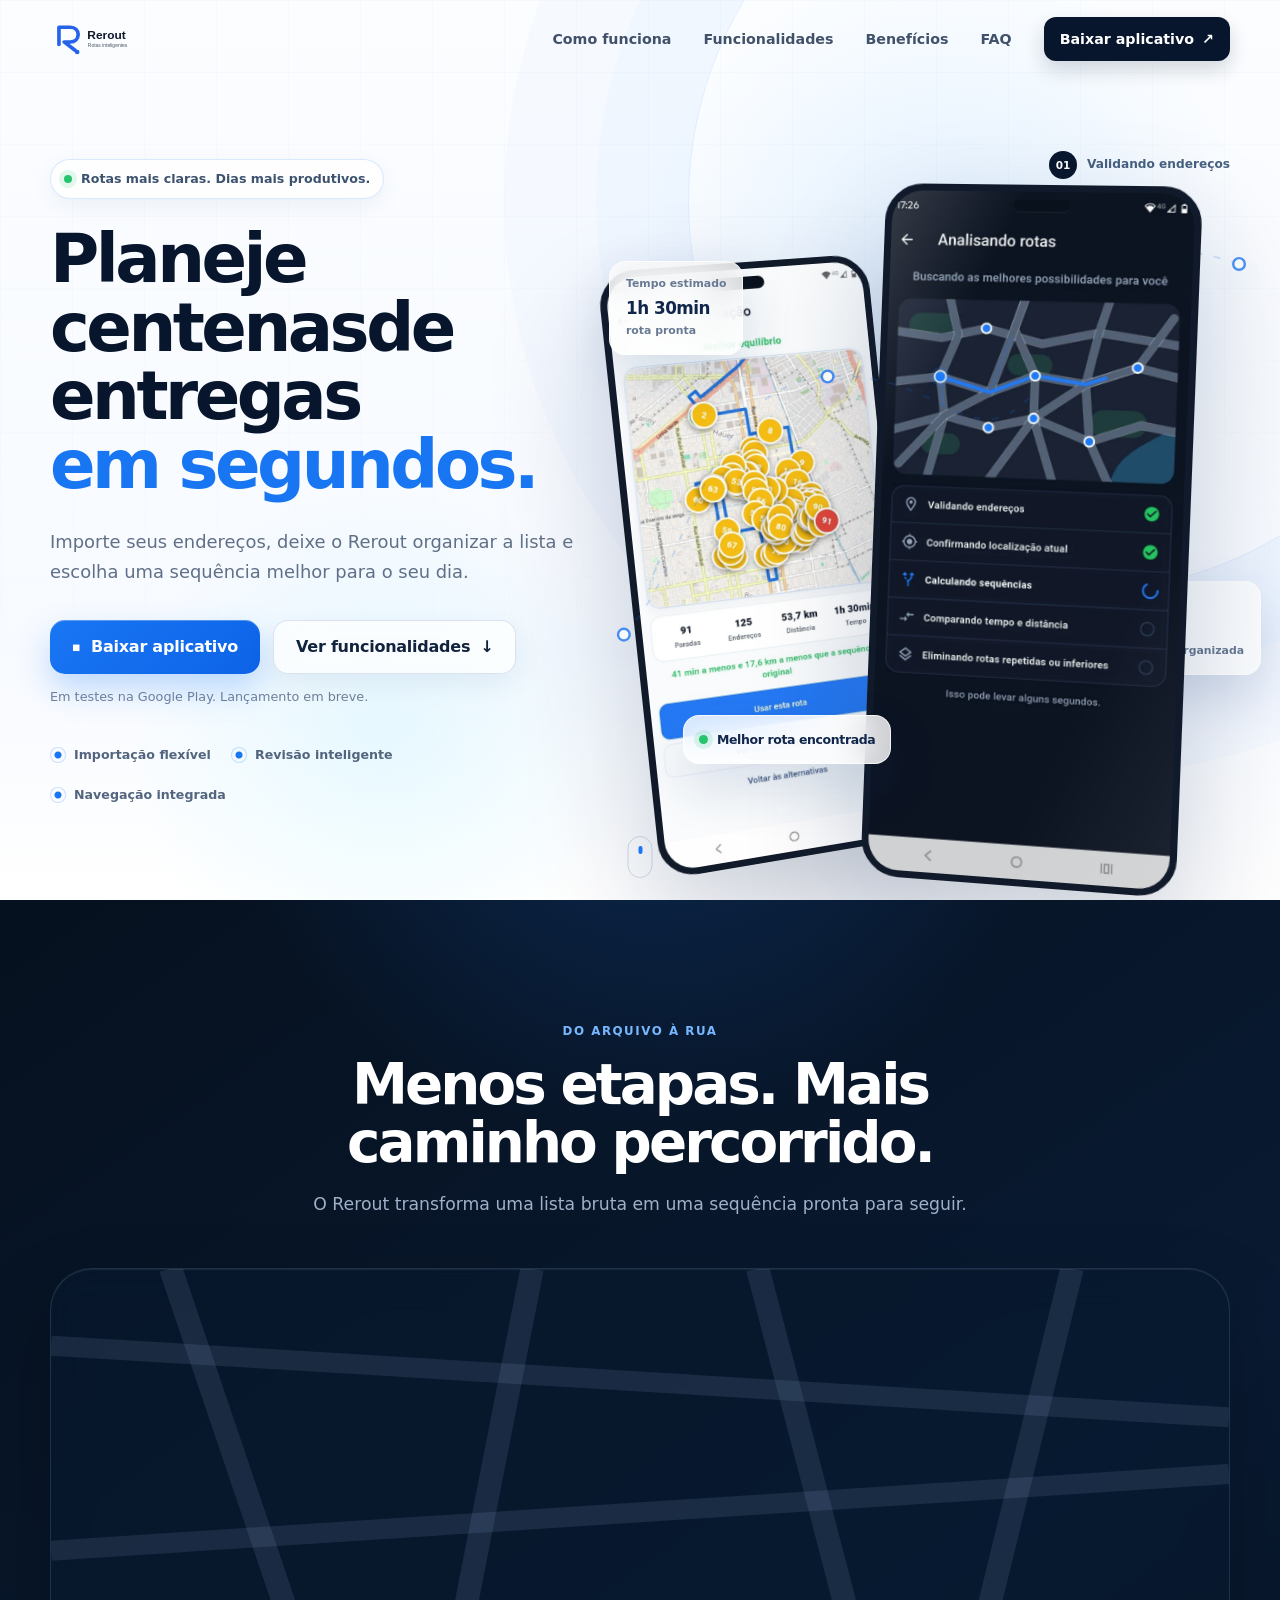
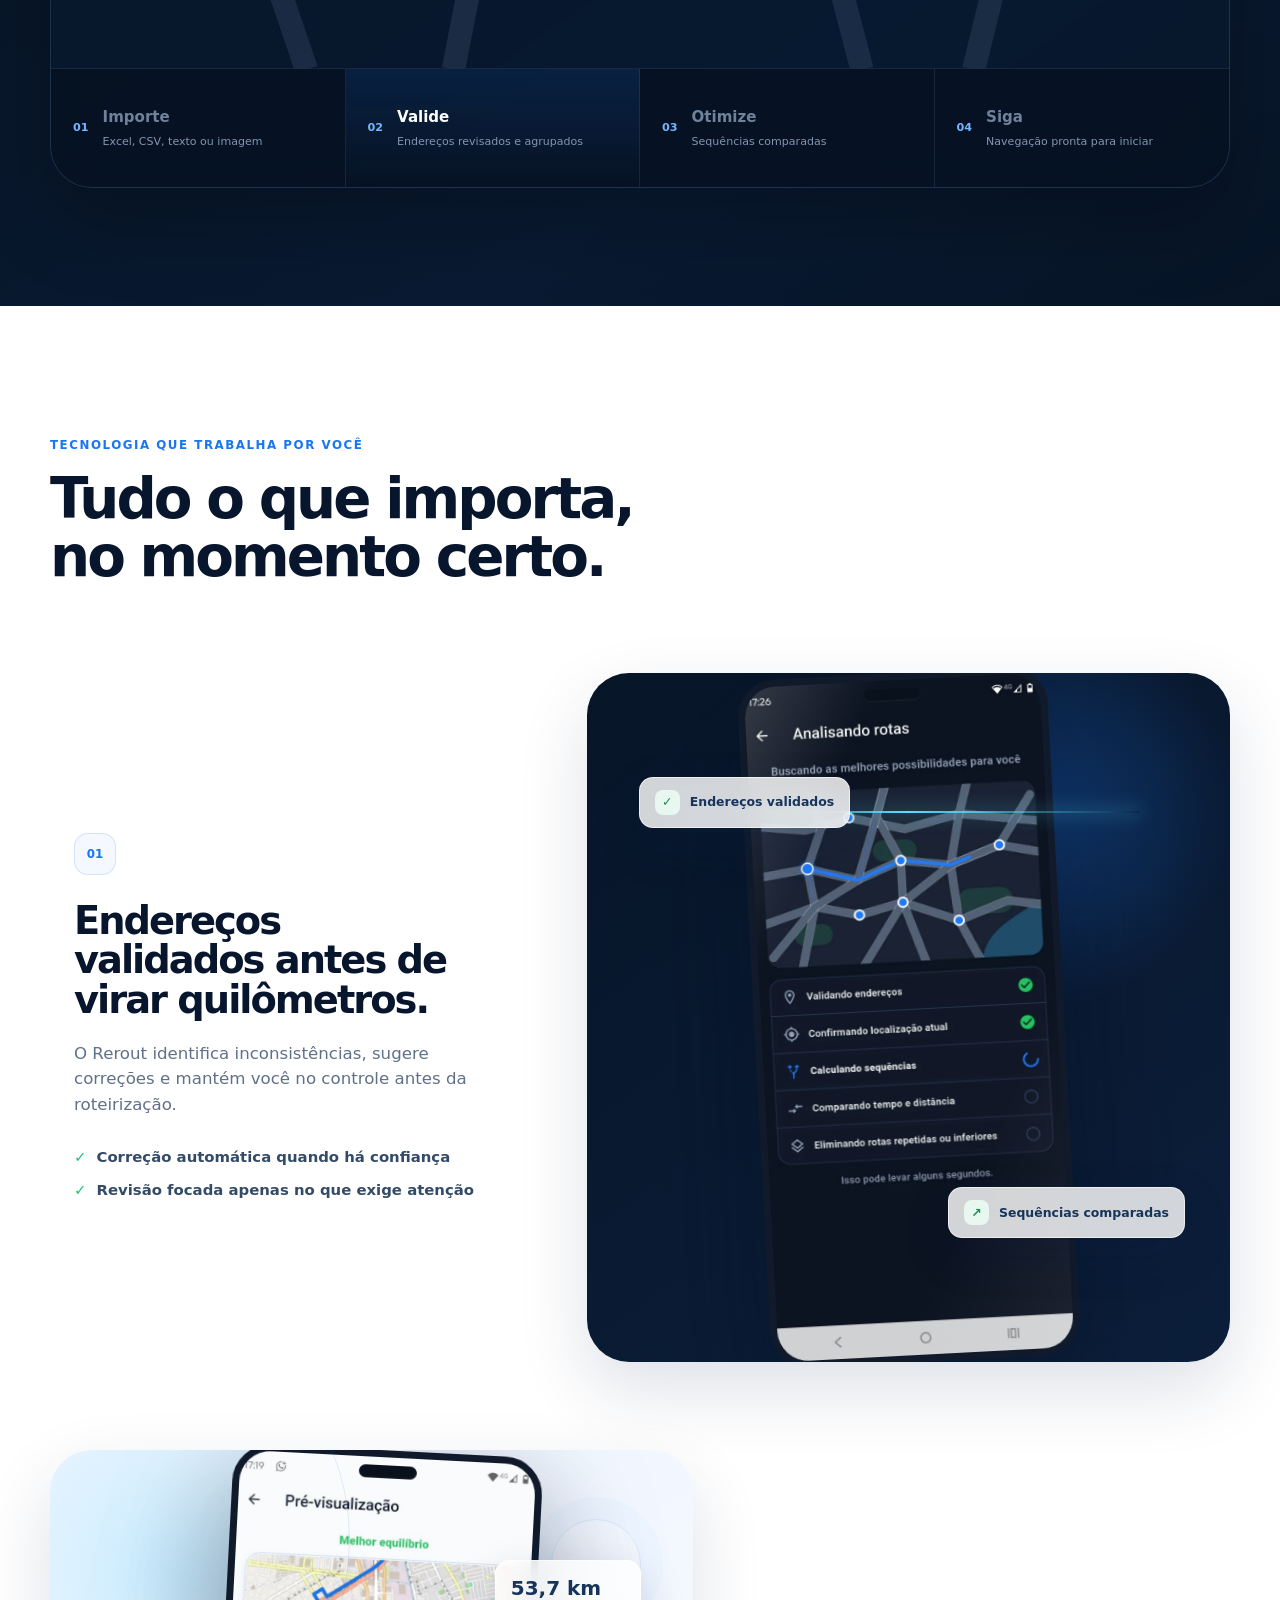
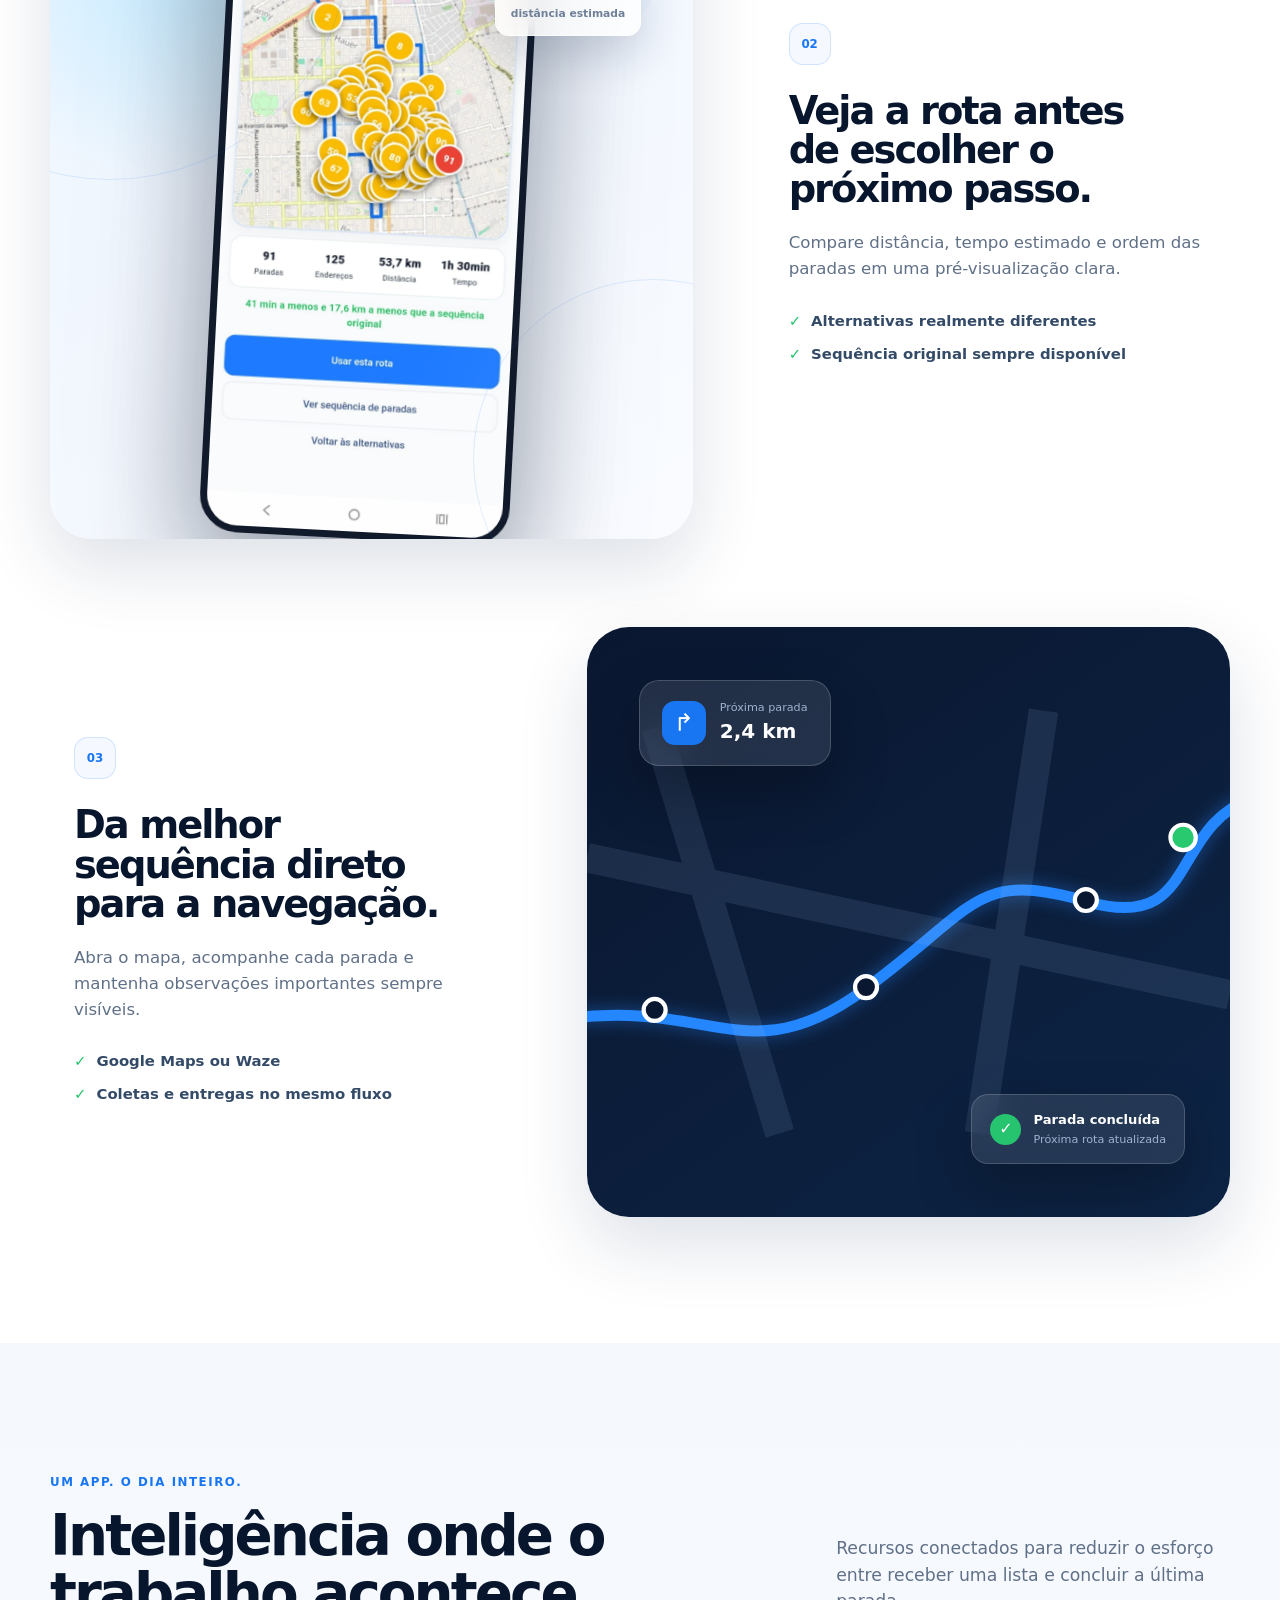
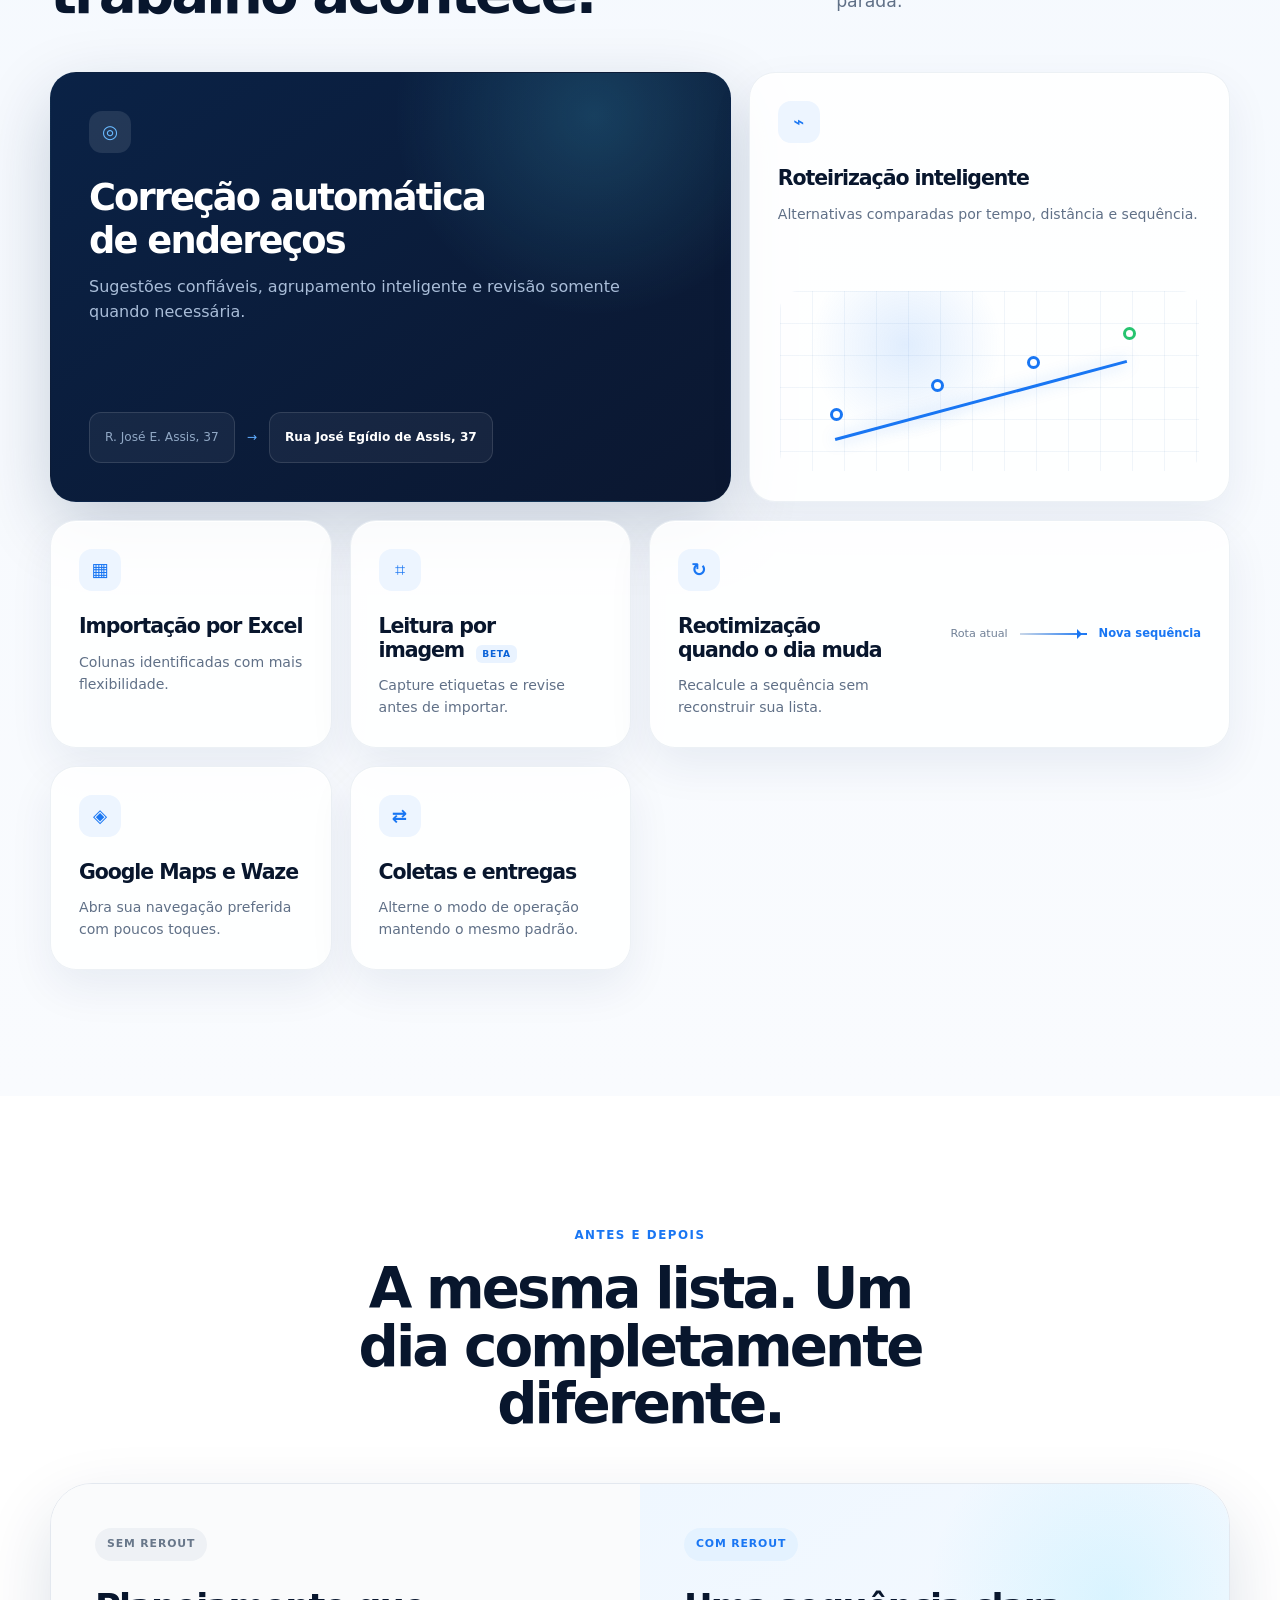
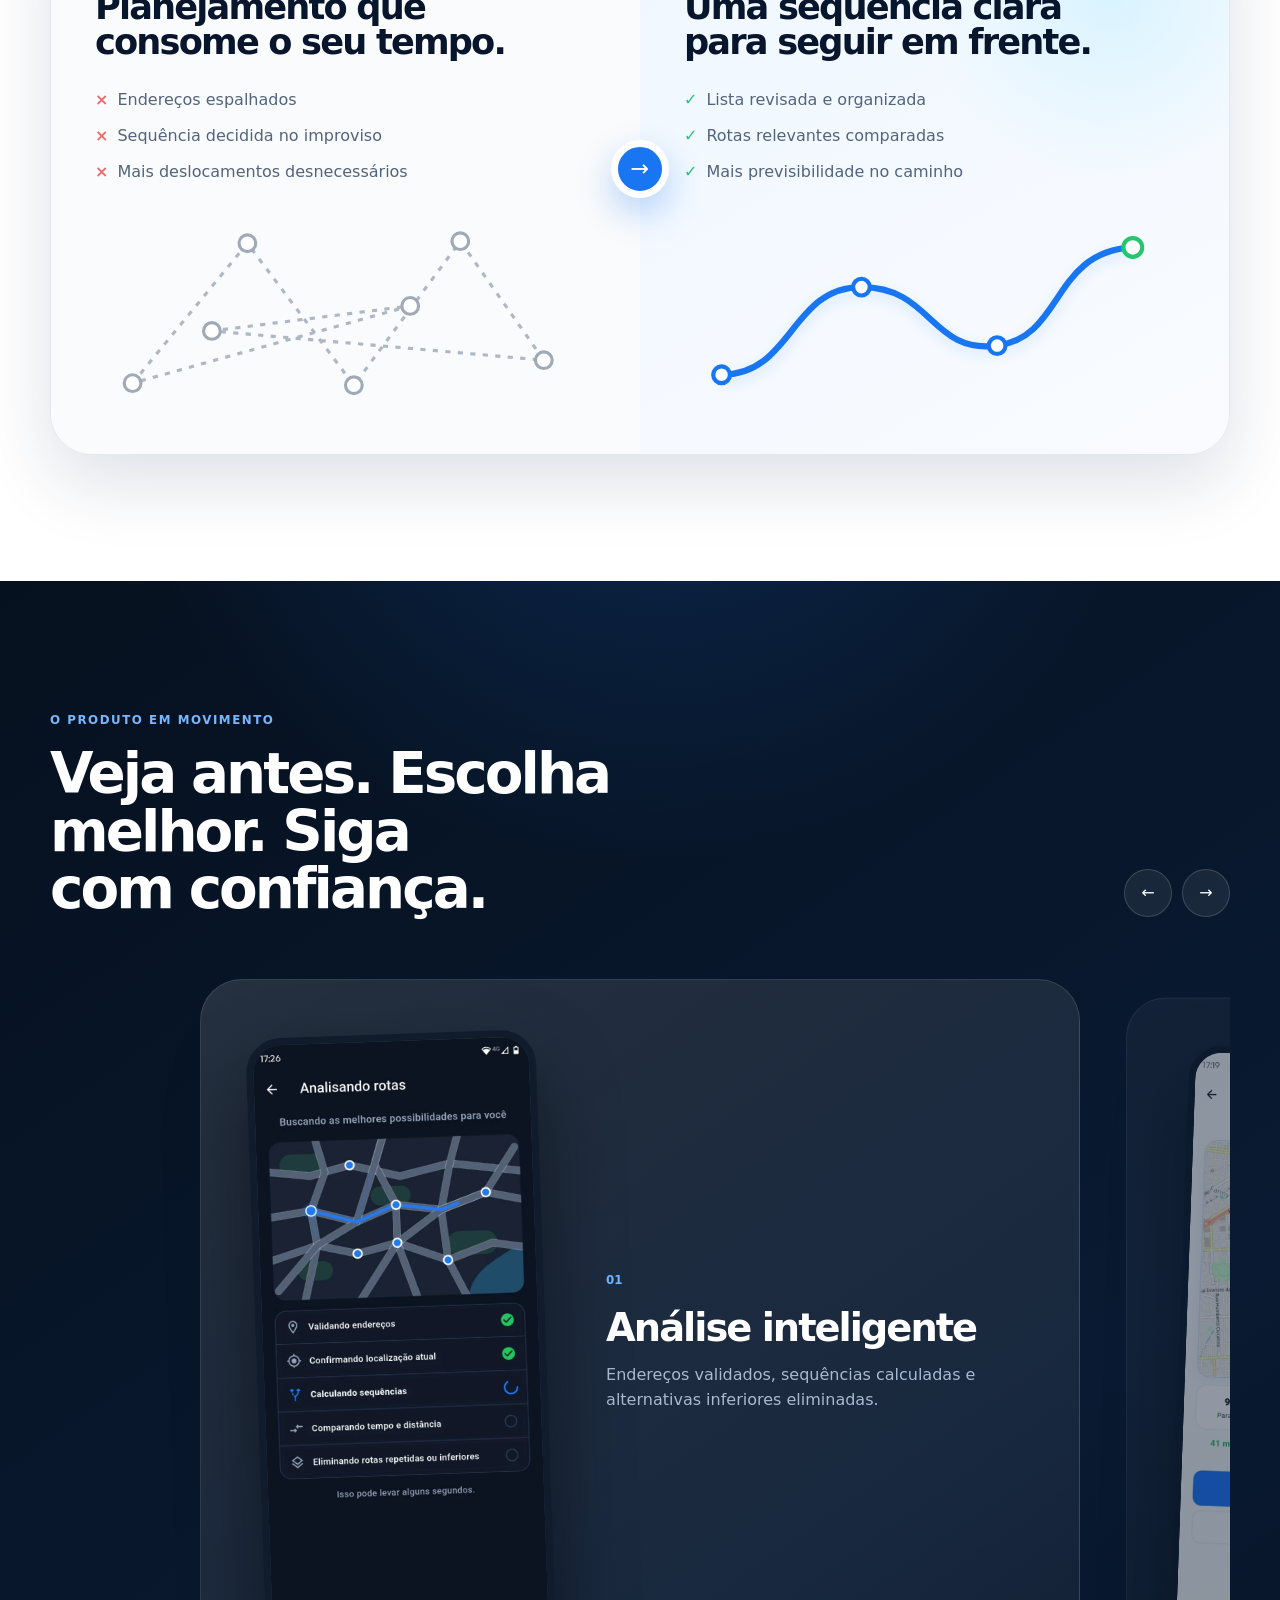
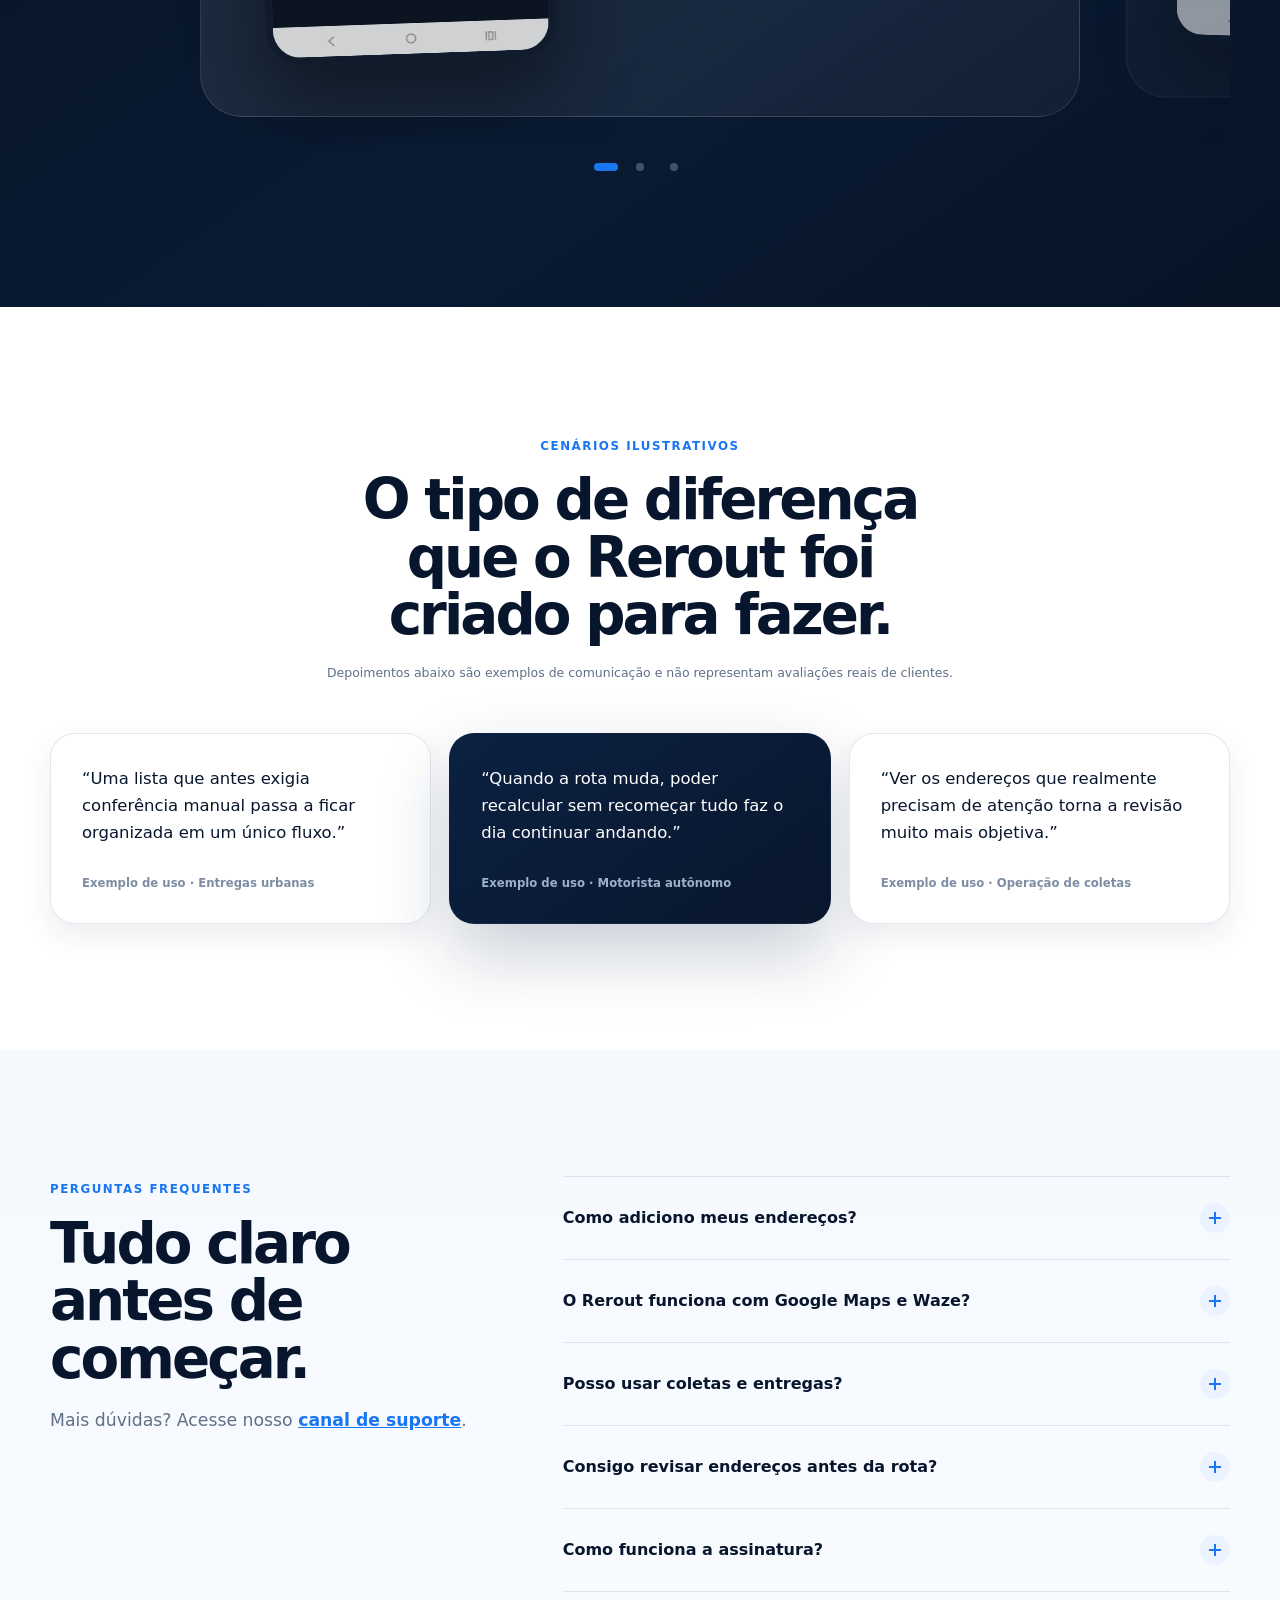
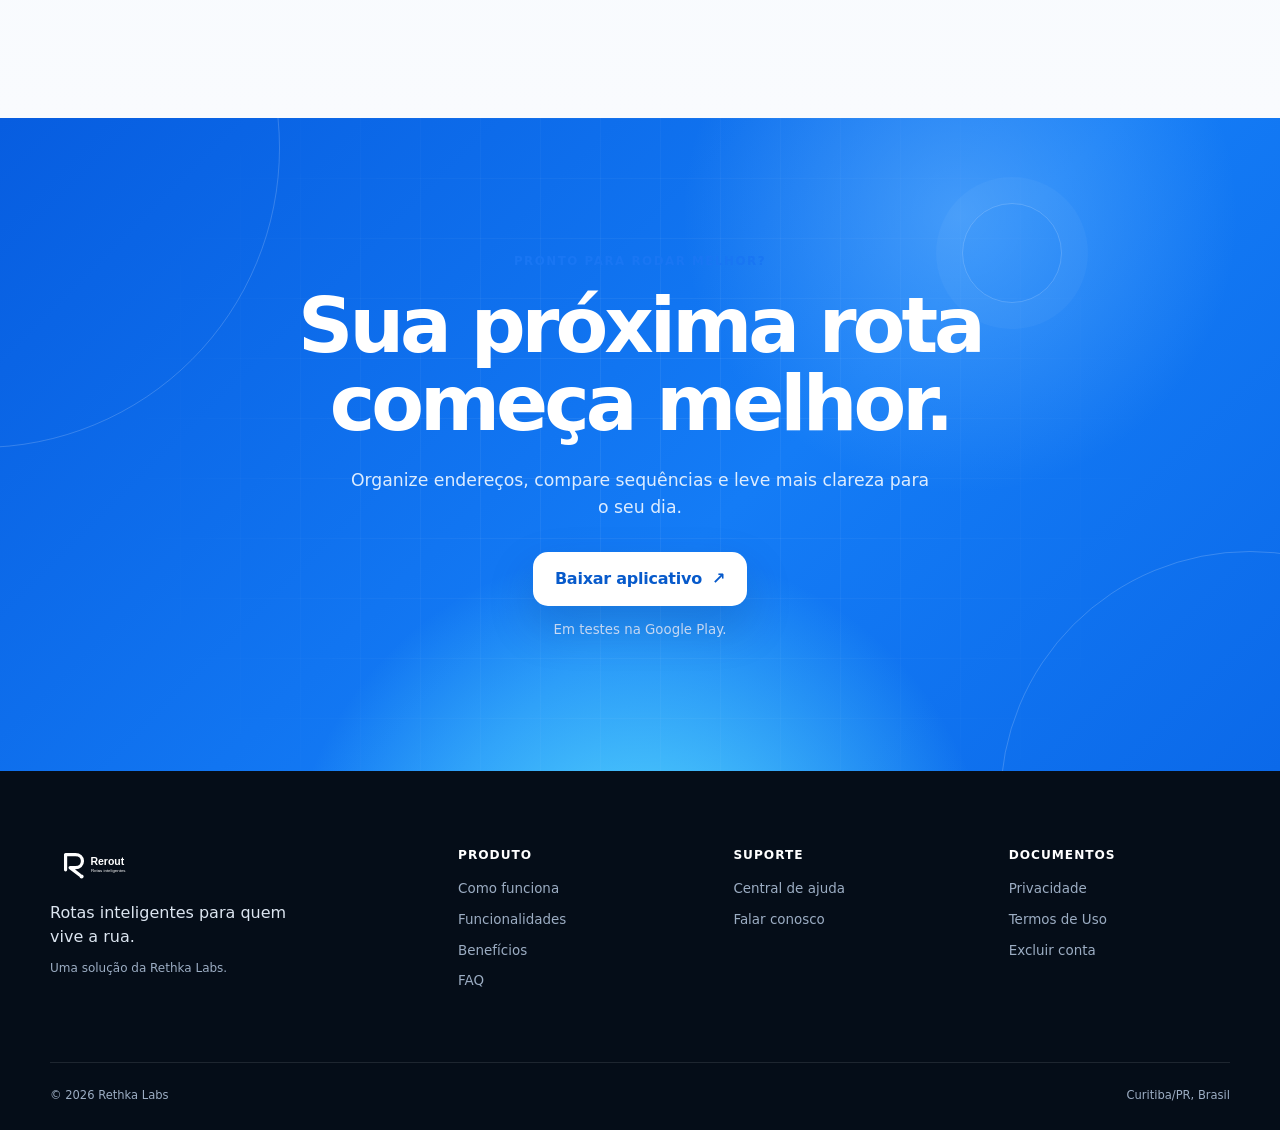
==== commit a7e2e1cc: "fix: melhora composição do hero em telas móveis" ====
--- a/site/index.html
+++ b/site/index.html
@@ -49,7 +49,7 @@
         <div class="hero-grid shell">
           <div class="hero-copy reveal">
             <div class="status-pill"><span></span> Rotas mais claras. Dias mais produtivos.</div>
-            <h1 id="hero-title">Planeje centenas de entregas <em>em segundos.</em></h1>
+            <h1 id="hero-title"><span>Planeje centenas</span><span>de entregas</span><em>em segundos.</em></h1>
             <p>Importe seus endereços, deixe o Rerout organizar a lista e escolha uma sequência melhor para o seu dia.</p>
             <div class="hero-actions">
               <button class="button button-primary" type="button" disabled aria-describedby="play-status">
--- a/site/assets/site.css
+++ b/site/assets/site.css
@@ -88,7 +88,7 @@
 .reveal{opacity:0;transform:translateY(30px);transition:opacity .8s var(--ease),transform .8s var(--ease)}.reveal.is-visible{opacity:1;transform:none}.reveal:nth-child(2){transition-delay:.08s}.reveal:nth-child(3){transition-delay:.16s}.hero .reveal{opacity:1;transform:none;transition:none}
 @media(max-width:1080px){.hero-grid{grid-template-columns:.85fr 1.15fr;gap:10px}.hero-product{transform:scale(.9);transform-origin:right center}.hero h1{font-size:clamp(3.4rem,5.5vw,5.2rem)}.story{gap:35px}.bento-card{grid-column:span 4}.bento-large{grid-column:span 7}.bento-tall{grid-column:span 5}.bento-wide{grid-column:span 8}.product-gallery{padding-inline:7vw}}
 @media(max-width:860px){html{scroll-padding-top:68px}.shell{width:min(100% - 34px,1180px)}.site-header{background:rgba(255,255,255,.9);backdrop-filter:blur(18px)}.nav{min-height:68px}.menu-toggle{display:flex;align-items:center;cursor:pointer}.nav-links{position:absolute;left:17px;right:17px;top:75px;display:grid;gap:0;padding:10px;border:1px solid var(--line);border-radius:20px;background:rgba(255,255,255,.97);box-shadow:var(--shadow-md);opacity:0;visibility:hidden;transform:translateY(-12px);transition:opacity .25s,visibility .25s,transform .25s}.nav-links.open{opacity:1;visibility:visible;transform:none}.nav-links a{padding:13px}.nav-cta{margin-top:5px;justify-content:center}.hero{min-height:auto;padding:118px 0 70px}.hero-grid{grid-template-columns:1fr}.hero-copy{text-align:center}.status-pill{margin-bottom:20px}.hero h1{max-width:760px;margin:auto;font-size:clamp(3.15rem,10vw,5.5rem)}.hero-copy>p{margin-inline:auto}.hero-actions,.hero-trust{justify-content:center}.hero-product{height:660px;margin-top:20px;transform:scale(.9);transform-origin:center top}.scroll-cue{display:none}.process{padding:90px 0}.process-stage{min-height:600px}.process-map{inset:0 0 260px}.process-steps{grid-template-columns:1fr 1fr}.process-steps li{min-height:120px;border-bottom:1px solid rgba(151,188,234,.12)}.story,.story:nth-of-type(even){grid-template-columns:1fr;gap:30px}.story:nth-of-type(even) .story-copy{order:0}.story{margin-top:75px}.story-visual,.navigation-demo{min-height:600px}.split-heading{grid-template-columns:1fr;gap:5px}.bento-card{grid-column:span 6}.bento-large{grid-column:span 12}.bento-tall{grid-column:span 6}.bento-wide{grid-column:span 12}.comparison-side{padding:32px}.comparison-side h3{font-size:1.75rem}.gallery-slide{grid-template-columns:1fr 1fr;gap:30px;padding:35px}.quote-grid{grid-template-columns:1fr}.quote-card.featured{transform:none}.faq-layout{grid-template-columns:1fr;gap:18px}.faq .section-heading{position:static}.footer-grid{grid-template-columns:1.5fr 1fr 1fr}.footer-grid>div:last-child{grid-column:2/4}}
-@media(max-width:620px){.shell{width:min(100% - 28px,1180px)}.brand img{width:112px}.menu-label{display:none}.hero{padding-top:102px;background:radial-gradient(circle at 50% 50%,rgba(104,184,255,.16),transparent 28%),linear-gradient(180deg,#fbfdff,#f6faff)}.hero-grid{gap:4px}.status-pill{font-size:.7rem}.hero h1{font-size:clamp(2.75rem,14vw,4.2rem);line-height:.98}.hero-copy>p{margin-top:20px;font-size:1rem}.hero-actions{display:grid;grid-template-columns:1fr;margin-top:28px}.button{width:100%}.hero-trust{display:none}.hero-product{height:555px;margin:22px -20px 0;transform:scale(1);overflow:hidden}.route-orbit{inset:0 -36%}.device-front{width:230px;right:9%;top:7%}.device-back{width:202px;left:3%;top:15%}.device-frame{border-width:5px;border-radius:29px}.device-frame:after{width:42px;height:9px;top:6px}.floating-card{padding:10px 11px;border-radius:12px}.floating-card span,.floating-card small{font-size:.55rem}.floating-card strong{font-size:.82rem}.metric-time{left:1%;top:24%}.metric-stops{right:0;bottom:22%}.metric-status{left:13%;bottom:7%;padding:10px}.demo-caption{display:none}.section-heading{margin-bottom:35px}.section-heading h2,.gallery-heading h2{font-size:clamp(2.3rem,11vw,3.6rem)}.section-heading p{font-size:.98rem}.process{padding:80px 0}.process-stage{min-height:620px;border-radius:28px}.process-map{inset:0 0 340px}.process-steps{grid-template-columns:1fr}.process-steps li{min-height:85px;padding:14px 18px}.process-steps small{font-size:.65rem}.editorial{padding:85px 0}.story{margin-top:58px}.story-copy{padding:0 5px}.story h3{font-size:2.25rem}.story-visual,.navigation-demo{min-height:540px;border-radius:30px}.editorial-device{width:255px}.visual-note{font-size:.66rem}.note-one{left:4%;top:11%}.note-two{right:3%;bottom:12%}.benefits,.comparison,.gallery-section,.testimonials,.faq{padding:85px 0}.bento-grid{grid-template-columns:1fr}.bento-card,.bento-large,.bento-tall,.bento-wide{grid-column:auto;min-height:auto;padding:24px}.bento-large{min-height:390px}.bento-large h3{font-size:1.85rem}.bento-tall{min-height:370px}.bento-wide{display:block}.reoptimize-visual{margin-top:28px}.address-flow{left:24px;right:24px;bottom:24px;display:grid;grid-template-columns:1fr}.address-flow i{transform:rotate(90deg);text-align:center}.comparison-frame{grid-template-columns:1fr;border-radius:30px}.comparison-side{min-height:480px;padding:27px}.comparison-transform{left:50%;top:50%;transform:translate(-50%,-50%) rotate(90deg)}.route-chaos,.route-organized{left:26px;right:26px}.gallery-heading{display:block}.gallery-controls{margin-top:24px}.product-gallery{gap:14px;padding-inline:3vw}.gallery-slide{flex-basis:88vw;grid-template-columns:1fr;min-height:auto;padding:28px}.gallery-device{width:218px}.gallery-slide h3{font-size:2rem}.gallery-route-demo{height:390px}.final-cta{padding:100px 0}.cta-content h2{font-size:3.2rem}.footer-grid{grid-template-columns:1fr 1fr;gap:36px}.footer-grid>div:last-child{grid-column:auto}.footer-brand{grid-column:1/-1}.footer-bottom{display:grid;margin-top:42px}.faq-list summary{font-size:.92rem}}
+@media(max-width:620px){.shell{width:min(100% - 28px,1180px)}.brand img{width:112px}.menu-label{display:none}.hero{padding-top:102px;background:radial-gradient(circle at 50% 50%,rgba(104,184,255,.16),transparent 28%),linear-gradient(180deg,#fbfdff,#f6faff)}.hero-grid{gap:4px}.status-pill{font-size:.7rem}.hero h1{width:100%;max-width:100%;font-size:clamp(2.55rem,11.5vw,3.7rem);line-height:1;text-wrap:wrap;overflow-wrap:normal}.hero-copy>p{margin-top:20px;font-size:1rem}.hero-actions{display:grid;grid-template-columns:1fr;margin-top:28px}.button{width:100%}.hero-trust{display:none}.hero-product{height:555px;margin:22px -20px 0;transform:scale(1);overflow:hidden}.route-orbit{inset:0 -36%}.device-front{width:230px;right:9%;top:7%}.device-back{width:202px;left:3%;top:15%}.device-frame{border-width:5px;border-radius:29px}.device-frame:after{width:42px;height:9px;top:6px}.floating-card{padding:10px 11px;border-radius:12px}.floating-card span,.floating-card small{font-size:.55rem}.floating-card strong{font-size:.82rem}.metric-time{left:1%;top:24%}.metric-stops{right:0;bottom:22%}.metric-status{left:13%;bottom:7%;padding:10px}.demo-caption{display:none}.section-heading{margin-bottom:35px}.section-heading h2,.gallery-heading h2{font-size:clamp(2.3rem,11vw,3.6rem)}.section-heading p{font-size:.98rem}.process{padding:80px 0}.process-stage{min-height:620px;border-radius:28px}.process-map{inset:0 0 340px}.process-steps{grid-template-columns:1fr}.process-steps li{min-height:85px;padding:14px 18px}.process-steps small{font-size:.65rem}.editorial{padding:85px 0}.story{margin-top:58px}.story-copy{padding:0 5px}.story h3{font-size:2.25rem}.story-visual,.navigation-demo{min-height:540px;border-radius:30px}.editorial-device{width:255px}.visual-note{font-size:.66rem}.note-one{left:4%;top:11%}.note-two{right:3%;bottom:12%}.benefits,.comparison,.gallery-section,.testimonials,.faq{padding:85px 0}.bento-grid{grid-template-columns:1fr}.bento-card,.bento-large,.bento-tall,.bento-wide{grid-column:auto;min-height:auto;padding:24px}.bento-large{min-height:390px}.bento-large h3{font-size:1.85rem}.bento-tall{min-height:370px}.bento-wide{display:block}.reoptimize-visual{margin-top:28px}.address-flow{left:24px;right:24px;bottom:24px;display:grid;grid-template-columns:1fr}.address-flow i{transform:rotate(90deg);text-align:center}.comparison-frame{grid-template-columns:1fr;border-radius:30px}.comparison-side{min-height:480px;padding:27px}.comparison-transform{left:50%;top:50%;transform:translate(-50%,-50%) rotate(90deg)}.route-chaos,.route-organized{left:26px;right:26px}.gallery-heading{display:block}.gallery-controls{margin-top:24px}.product-gallery{gap:14px;padding-inline:3vw}.gallery-slide{flex-basis:88vw;grid-template-columns:1fr;min-height:auto;padding:28px}.gallery-device{width:218px}.gallery-slide h3{font-size:2rem}.gallery-route-demo{height:390px}.final-cta{padding:100px 0}.cta-content h2{font-size:3.2rem}.footer-grid{grid-template-columns:1fr 1fr;gap:36px}.footer-grid>div:last-child{grid-column:auto}.footer-brand{grid-column:1/-1}.footer-bottom{display:grid;margin-top:42px}.faq-list summary{font-size:.92rem}}
 @media(max-width:360px){.shell{width:min(100% - 22px,1180px)}.hero h1{font-size:2.65rem}.status-pill{padding:8px 10px}.hero-product{height:510px}.device-front{width:210px;right:8%}.device-back{width:182px}.metric-status{display:none}.story h3{font-size:2rem}.gallery-slide{flex-basis:92vw;padding:22px}.gallery-device{width:205px}.footer-grid{grid-template-columns:1fr}.footer-brand{grid-column:auto}}
 @media(min-width:1600px){.shell{width:min(1320px,calc(100% - 96px))}.hero-grid{grid-template-columns:1fr 1fr}.hero-product{height:760px}.device-front{width:345px}.device-back{width:305px}.story-visual{min-height:720px}}
 @media(prefers-reduced-motion:reduce){html{scroll-behavior:auto}*,*:before,*:after{animation-duration:.01ms!important;animation-iteration-count:1!important;transition-duration:.01ms!important;scroll-behavior:auto!important}.reveal{opacity:1;transform:none}.route-path{stroke-dashoffset:0}.map-nodes circle{opacity:1}}
